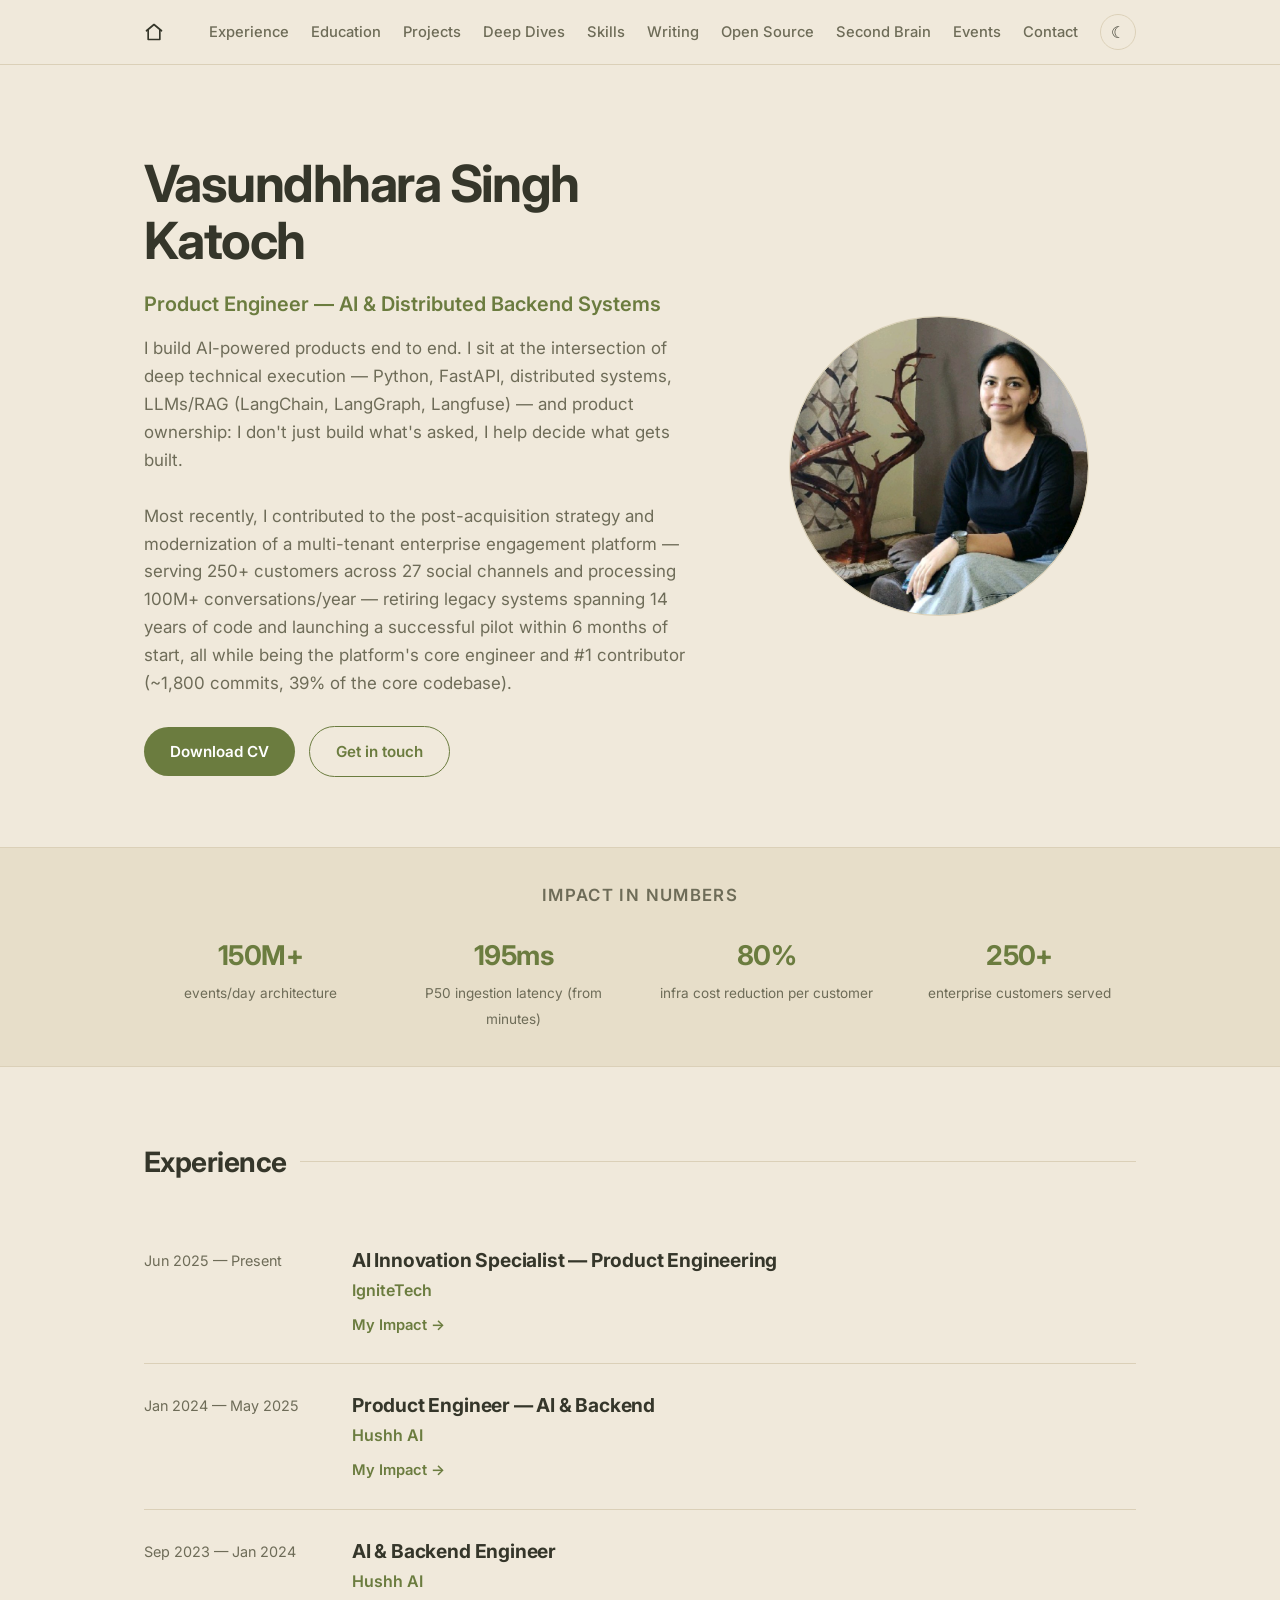
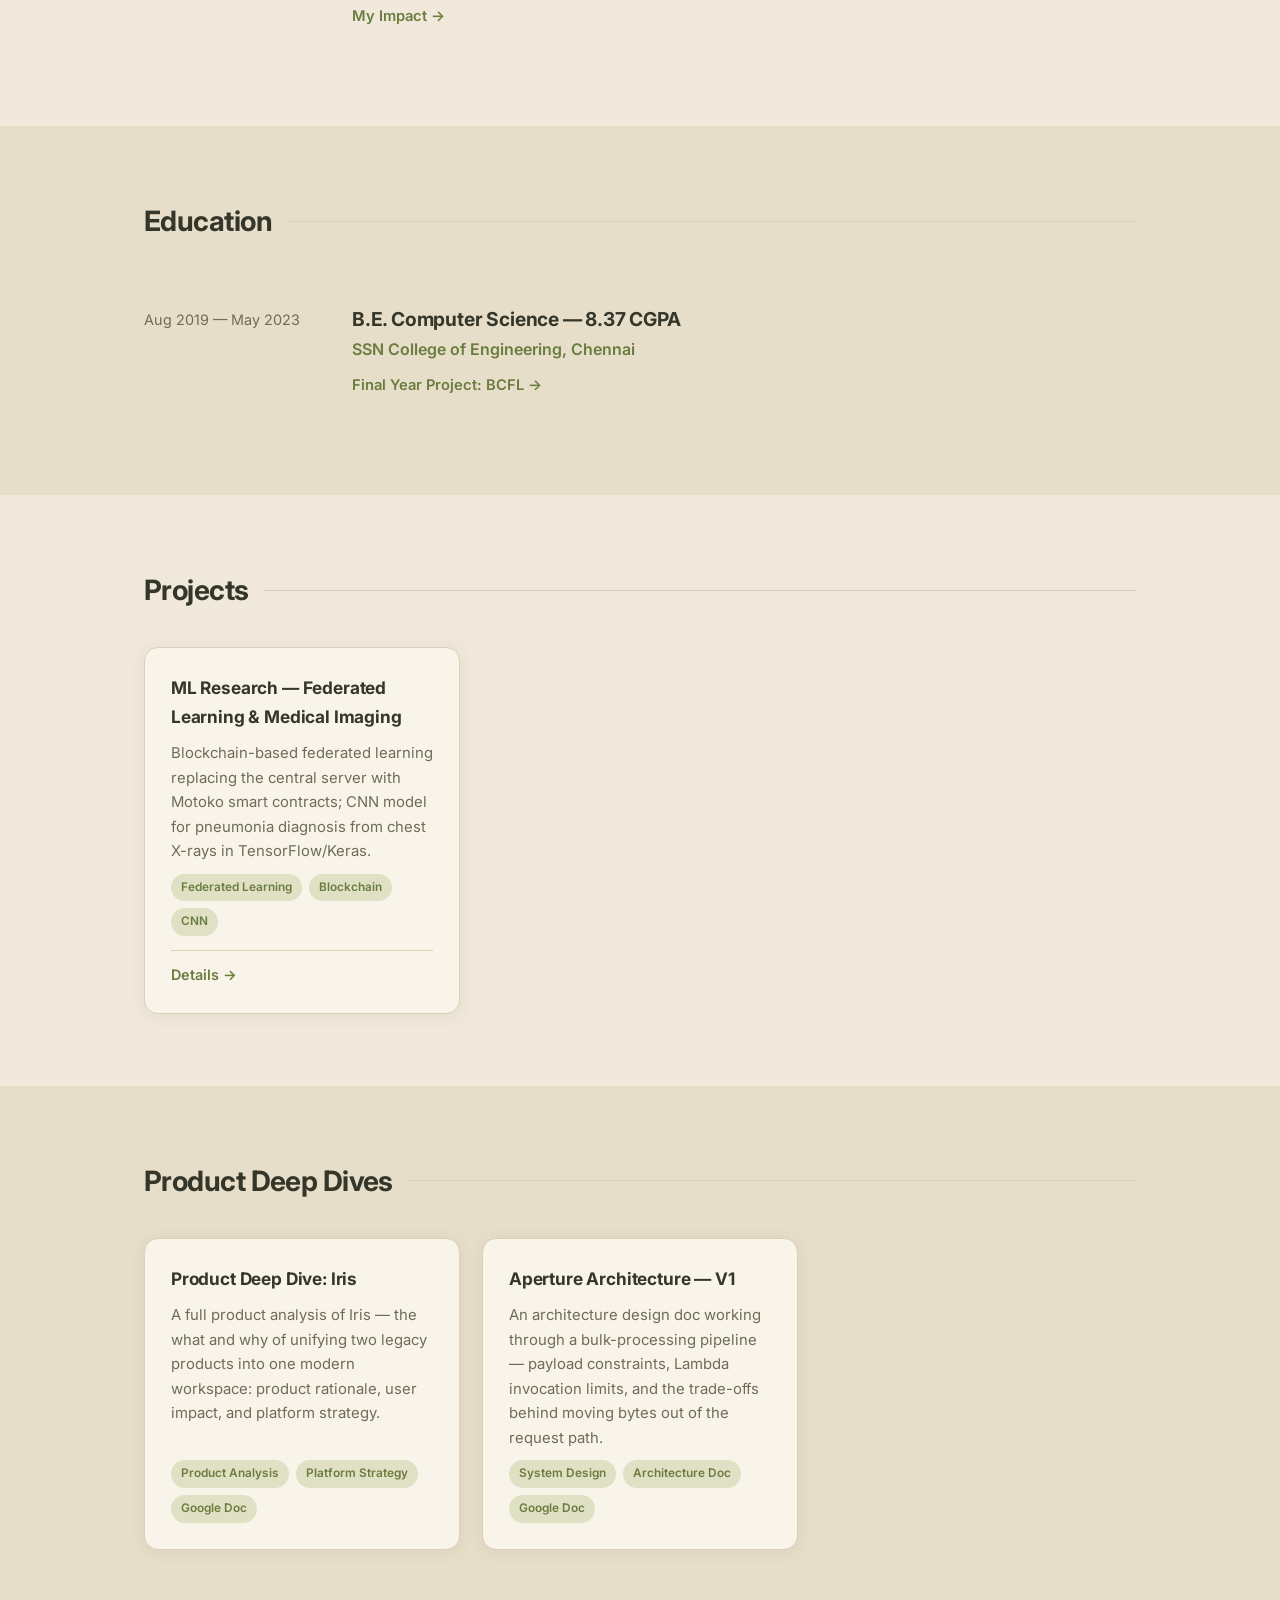
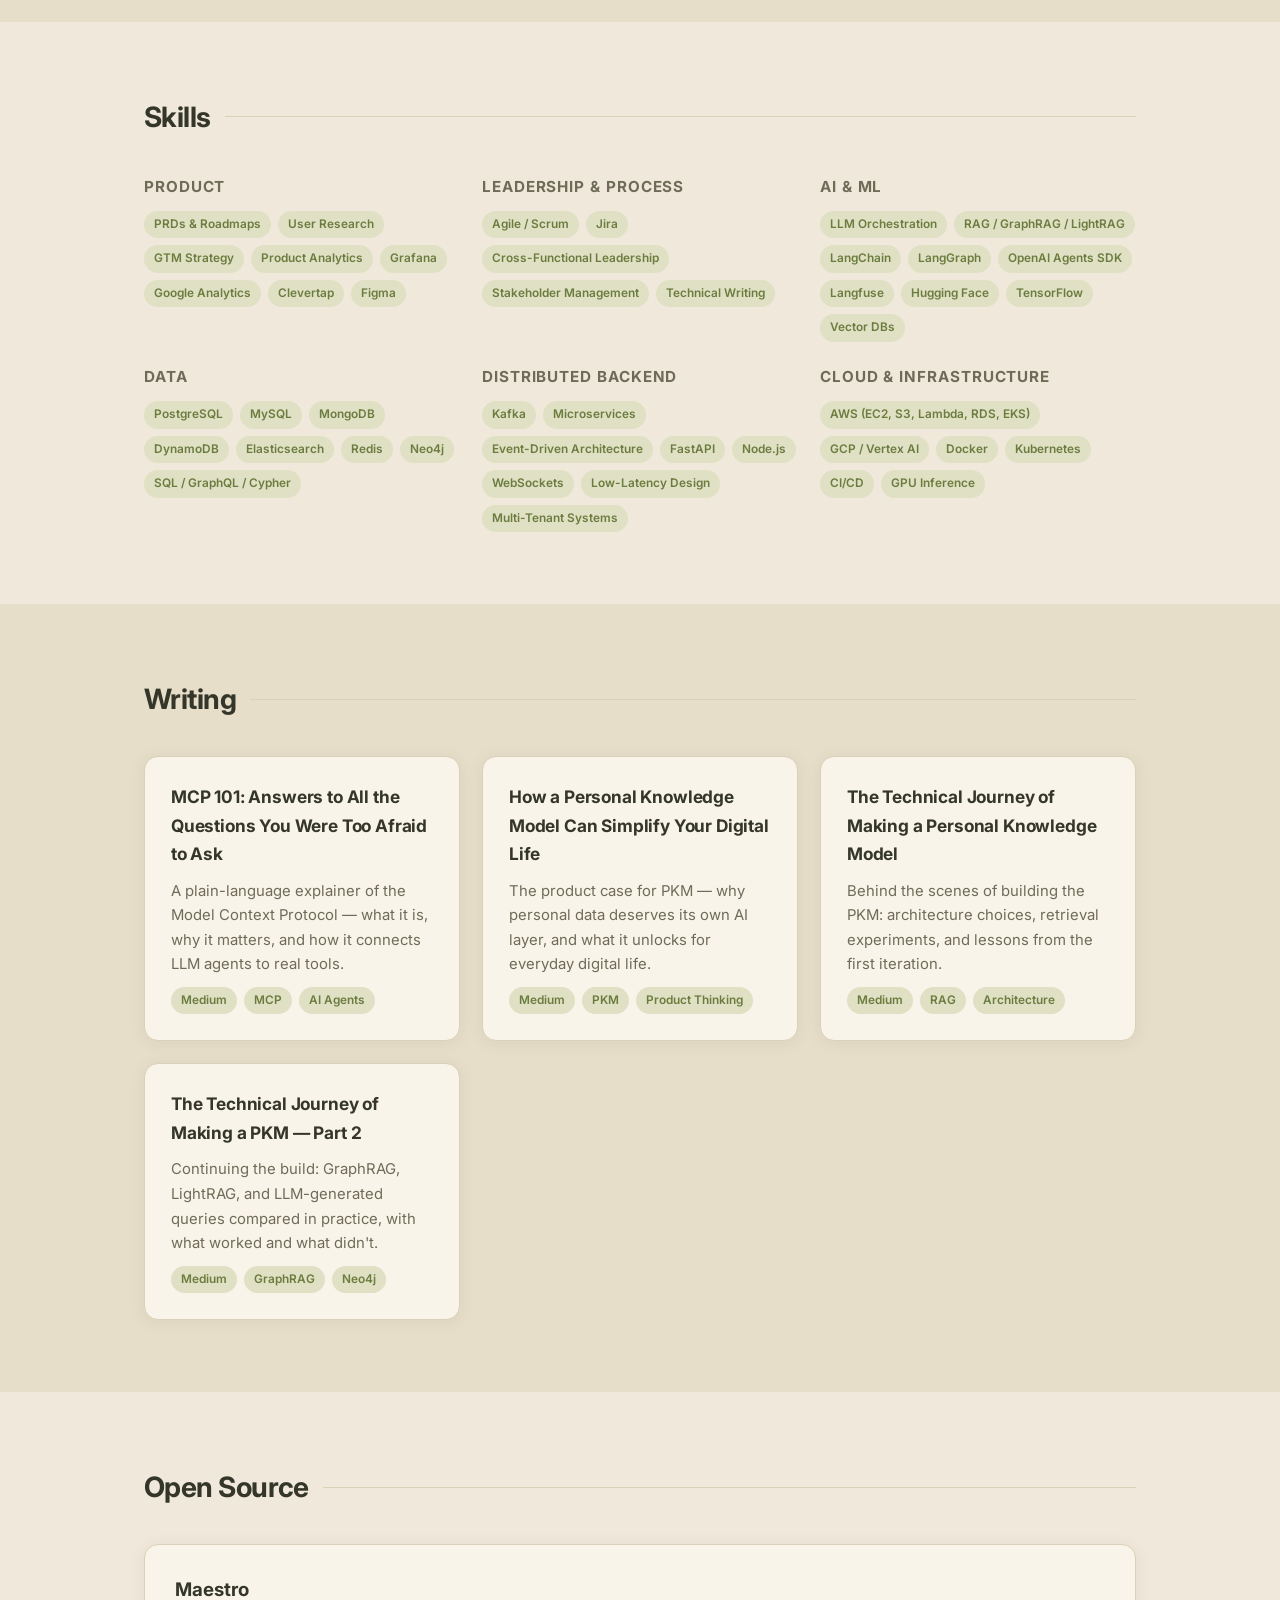
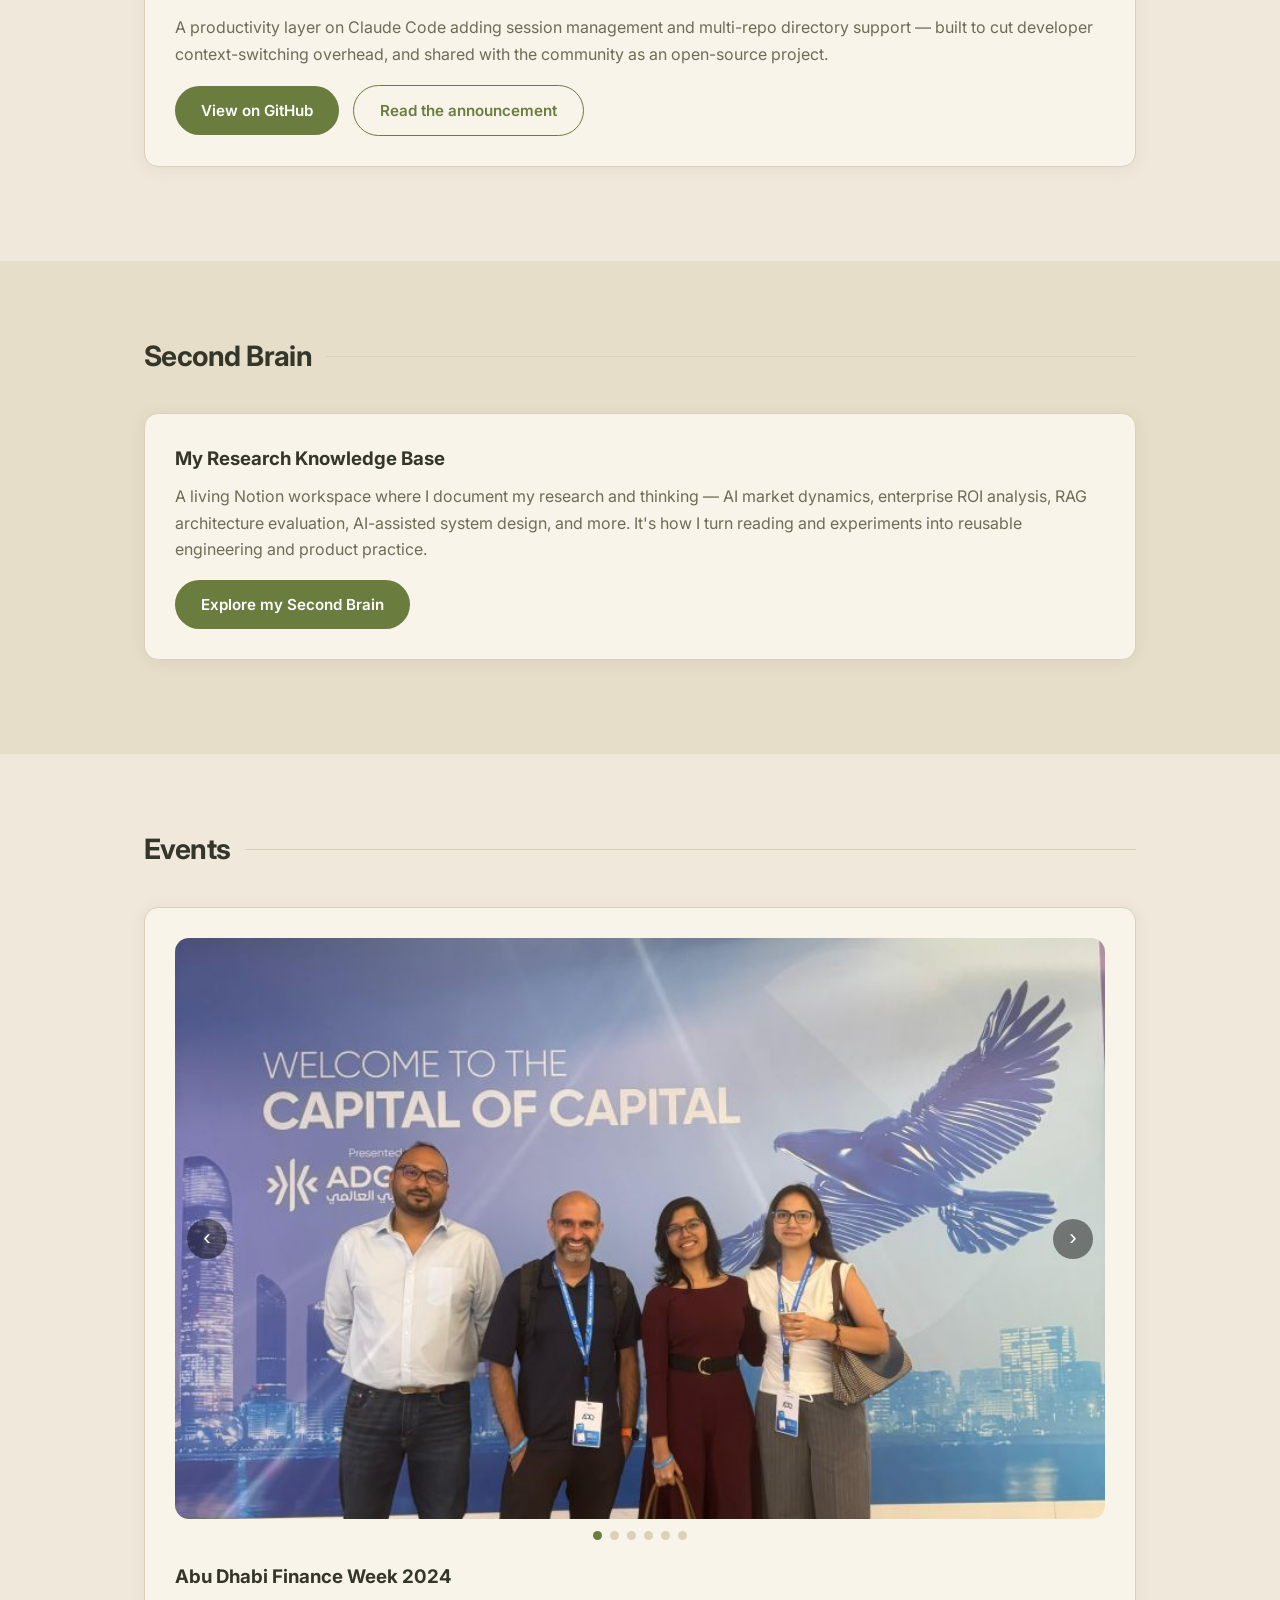
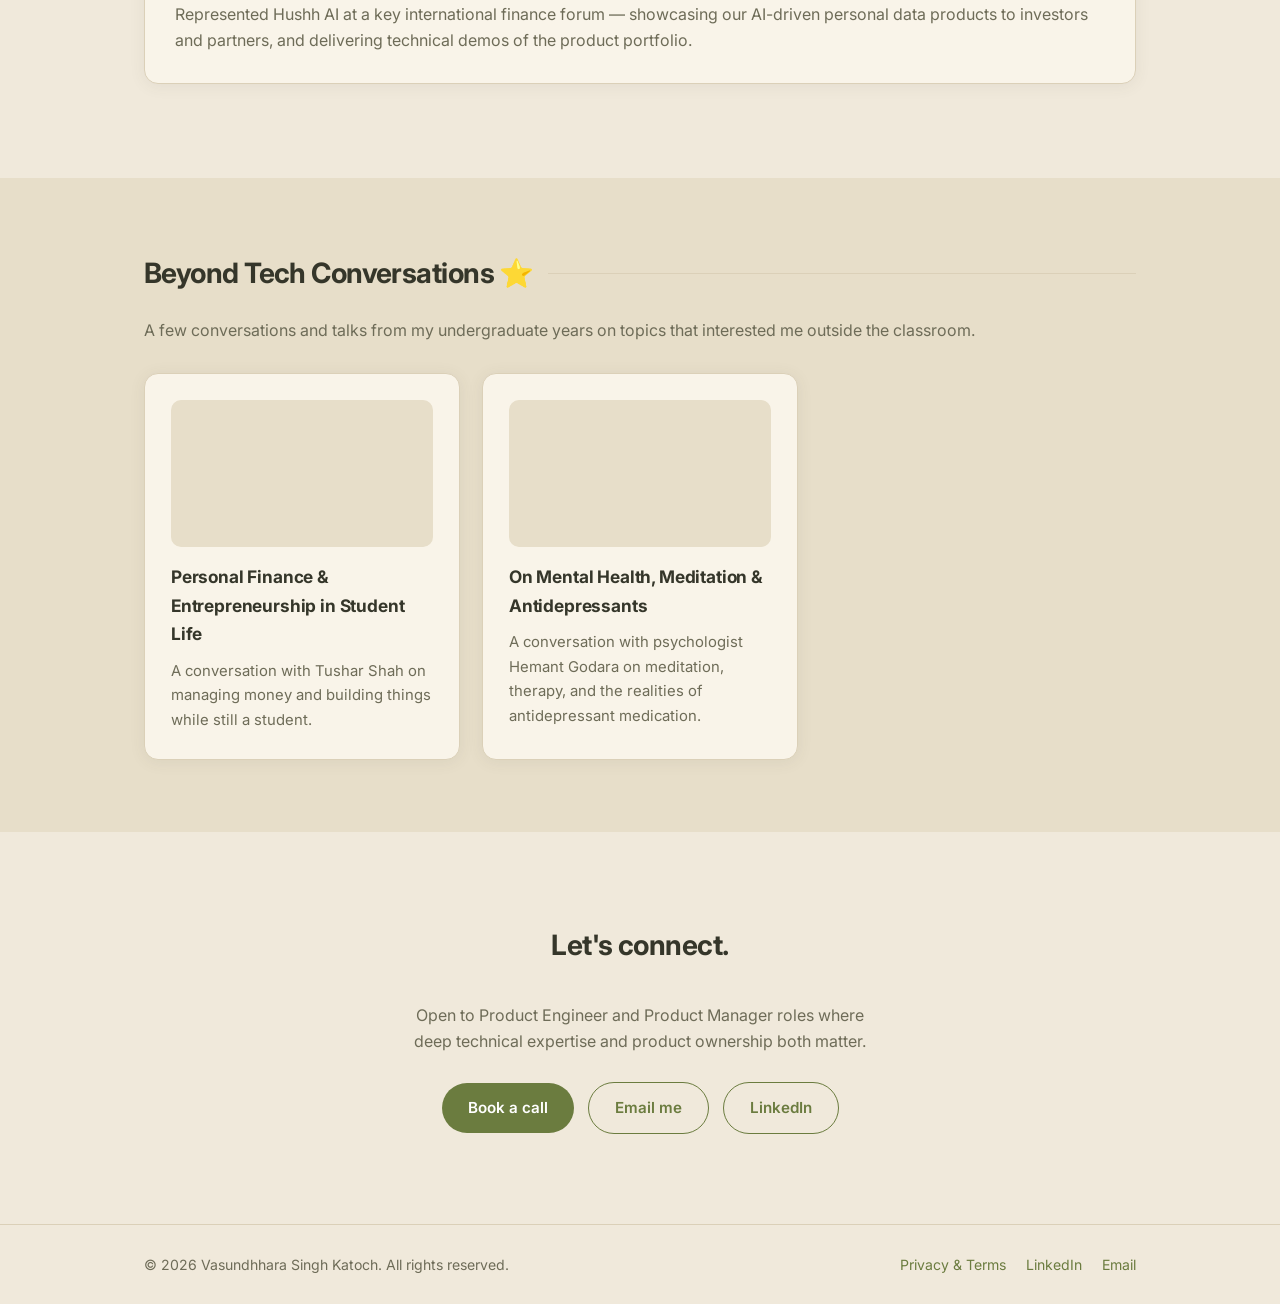
==== index.html @ aaf1dd35 "Add Education section and BCFL final year project page Split Education into its own section with a d" ====
<!DOCTYPE html>
<html lang="en">
<head>
<meta charset="UTF-8" />
<meta name="viewport" content="width=device-width, initial-scale=1" />
<title>Vasundhhara Singh Katoch — Product Engineer | AI &amp; Distributed Systems</title>
<meta name="description" content="Product Engineer with deep expertise in AI systems and distributed backend architecture. Core engineer on enterprise platforms processing 100M+ conversations/year; led end-to-end product for 4 products at Hushh AI." />
<meta name="author" content="Vasundhhara Singh Katoch" />
<meta property="og:title" content="Vasundhhara Singh Katoch — Product Engineer" />
<meta property="og:description" content="Product Engineer building AI-powered products on distributed backend systems — from architecture and APIs to roadmap, GTM, and shipped outcomes." />
<meta property="og:type" content="website" />
<link rel="preconnect" href="https://fonts.googleapis.com" />
<link href="https://fonts.googleapis.com/css2?family=Inter:wght@400;500;600;700;800&display=swap" rel="stylesheet" />
<link rel="stylesheet" href="assets/style.css" />
<script src="assets/theme.js"></script>
</head>
<body>

<nav class="nav">
  <div class="nav-inner">
    <a class="nav-logo" href="index.html" aria-label="Home"><svg width="20" height="20" viewBox="0 0 24 24" fill="none" stroke="currentColor" stroke-width="2" stroke-linecap="round" stroke-linejoin="round" aria-hidden="true"><path d="M3 10.5 12 3l9 7.5"/><path d="M5 9.5V21h14V9.5"/></svg></a>
    <button class="nav-toggle" onclick="toggleNav()" aria-label="Open menu"><span></span><span></span><span></span></button>
    <div class="nav-links">
      <a href="#experience">Experience</a>
      <a href="#education">Education</a>
      <a href="#projects">Projects</a>
      <a href="#deep-dives">Deep Dives</a>
      <a href="#skills">Skills</a>
      <a href="#writing">Writing</a>
      <a href="#open-source">Open Source</a>
      <a href="#second-brain">Second Brain</a>
      <a href="#conferences">Events</a>
      <a href="#contact">Contact</a>
      <button class="theme-btn" onclick="toggleTheme()" aria-label="Toggle theme">☾</button>
    </div>
  </div>
</nav>

<header class="hero">
  <div class="container hero-grid">
    <div>
      <h1>Vasundhhara Singh Katoch</h1>
      <p class="tagline">Product Engineer — AI &amp; Distributed Backend Systems</p>
      <p class="sub">I build AI-powered products end to end. I sit at the intersection of deep technical execution — Python, FastAPI, distributed systems, LLMs/RAG (LangChain, LangGraph, Langfuse) — and product ownership: I don't just build what's asked, I help decide what gets built.</p>
      <p class="sub">Most recently, I contributed to the post-acquisition strategy and modernization of a multi-tenant enterprise engagement platform — serving 250+ customers across 27 social channels and processing 100M+ conversations/year — retiring legacy systems spanning 14 years of code and launching a successful pilot within 6 months of start, all while being the platform's core engineer and #1 contributor (~1,800 commits, 39% of the core codebase).</p>
      <a class="btn" href="VSK_CV.pdf" download>Download CV</a>
      <a class="btn ghost" href="#contact">Get in touch</a>
    </div>
    <div class="hero-art"><img src="assets/profile.jpg" alt="Vasundhhara Singh Katoch" /></div>
  </div>
</header>

<div class="metrics">
  <div class="container">
    <h2 class="metrics-title">Impact in Numbers</h2>
  </div>
  <div class="container metrics-grid">
    <div class="metric"><b>150M+</b><span>events/day architecture</span></div>
    <div class="metric"><b>195ms</b><span>P50 ingestion latency (from minutes)</span></div>
    <div class="metric"><b>80%</b><span>infra cost reduction per customer</span></div>
    <div class="metric"><b>250+</b><span>enterprise customers served</span></div>
  </div>
</div>

<section id="experience">
  <div class="container">
    <h2>Experience</h2>

    <div class="exp-item">
      <div class="exp-date">Jun 2025 — Present</div>
      <div>
        <h3>AI Innovation Specialist — Product Engineering</h3>
        <div class="org"><a href="https://ignitetech.ai/" target="_blank" rel="noopener">IgniteTech</a></div>
        <a class="impact-link" href="experience/ignitetech.html">My Impact</a>
      </div>
    </div>

    <div class="exp-item">
      <div class="exp-date">Jan 2024 — May 2025</div>
      <div>
        <h3>Product Engineer — AI &amp; Backend</h3>
        <div class="org"><a href="https://www.hushh.ai/" target="_blank" rel="noopener">Hushh AI</a></div>
        <a class="impact-link" href="experience/hushh-product.html">My Impact</a>
      </div>
    </div>

    <div class="exp-item">
      <div class="exp-date">Sep 2023 — Jan 2024</div>
      <div>
        <h3>AI &amp; Backend Engineer</h3>
        <div class="org"><a href="https://www.hushh.ai/" target="_blank" rel="noopener">Hushh AI</a></div>
        <a class="impact-link" href="experience/hushh-engineer.html">My Impact</a>
      </div>
    </div>

  </div>
</section>

<section id="education" class="section-alt">
  <div class="container">
    <h2>Education</h2>
    <div class="exp-item">
      <div class="exp-date">Aug 2019 — May 2023</div>
      <div>
        <h3>B.E. Computer Science — 8.37 CGPA</h3>
        <div class="org"><a href="https://www.ssn.edu.in/" target="_blank" rel="noopener">SSN College of Engineering, Chennai</a></div>
        <a class="impact-link" href="education/bcfl.html">Final Year Project: BCFL</a>
      </div>
    </div>
  </div>
</section>

<section id="projects">
  <div class="container">
    <h2>Projects</h2>
    <div class="card-grid">

      <div class="card">
        <h3>ML Research — Federated Learning &amp; Medical Imaging</h3>
        <p>Blockchain-based federated learning replacing the central server with Motoko smart contracts; CNN model for pneumonia diagnosis from chest X-rays in TensorFlow/Keras.</p>
        <div class="tags"><span class="tag">Federated Learning</span><span class="tag">Blockchain</span><span class="tag">CNN</span></div>
        <div class="card-links"><a href="projects/ml-research.html">Details →</a></div>
      </div>

    </div>
  </div>
</section>

<section id="deep-dives" class="section-alt">
  <div class="container">
    <h2>Product Deep Dives</h2>
    <div class="card-grid">
      <a class="card" href="https://docs.google.com/document/d/19d410UPbCotPQ8KpzwBH2QF_FJqeE73kGZnRyM-VR3k/edit?usp=sharing" target="_blank" rel="noopener">
        <h3>Product Deep Dive: Iris</h3>
        <p>A full product analysis of Iris — the what and why of unifying two legacy products into one modern workspace: product rationale, user impact, and platform strategy.</p>
        <div class="tags"><span class="tag">Product Analysis</span><span class="tag">Platform Strategy</span><span class="tag">Google Doc</span></div>
      </a>
      <a class="card" href="https://docs.google.com/document/d/1PyBrMT-8jbcuGfkx-lRpr9vtjwFrfyXEucEpsLO-NW4/edit?tab=t.ugmuxxxdyump" target="_blank" rel="noopener">
        <h3>Aperture Architecture — V1</h3>
        <p>An architecture design doc working through a bulk-processing pipeline — payload constraints, Lambda invocation limits, and the trade-offs behind moving bytes out of the request path.</p>
        <div class="tags"><span class="tag">System Design</span><span class="tag">Architecture Doc</span><span class="tag">Google Doc</span></div>
      </a>
    </div>
  </div>
</section>

<section id="skills">
  <div class="container">
    <h2>Skills</h2>
    <div class="skills-grid">
      <div class="skill-group">
        <h3>Product</h3>
        <div class="tags"><span class="tag">PRDs &amp; Roadmaps</span><span class="tag">User Research</span><span class="tag">GTM Strategy</span><span class="tag">Product Analytics</span><span class="tag">Grafana</span><span class="tag">Google Analytics</span><span class="tag">Clevertap</span><span class="tag">Figma</span></div>
      </div>
      <div class="skill-group">
        <h3>Leadership &amp; Process</h3>
        <div class="tags"><span class="tag">Agile / Scrum</span><span class="tag">Jira</span><span class="tag">Cross-Functional Leadership</span><span class="tag">Stakeholder Management</span><span class="tag">Technical Writing</span></div>
      </div>
      <div class="skill-group">
        <h3>AI &amp; ML</h3>
        <div class="tags"><span class="tag">LLM Orchestration</span><span class="tag">RAG / GraphRAG / LightRAG</span><span class="tag">LangChain</span><span class="tag">LangGraph</span><span class="tag">OpenAI Agents SDK</span><span class="tag">Langfuse</span><span class="tag">Hugging Face</span><span class="tag">TensorFlow</span><span class="tag">Vector DBs</span></div>
      </div>
      <div class="skill-group">
        <h3>Data</h3>
        <div class="tags"><span class="tag">PostgreSQL</span><span class="tag">MySQL</span><span class="tag">MongoDB</span><span class="tag">DynamoDB</span><span class="tag">Elasticsearch</span><span class="tag">Redis</span><span class="tag">Neo4j</span><span class="tag">SQL / GraphQL / Cypher</span></div>
      </div>
      <div class="skill-group">
        <h3>Distributed Backend</h3>
        <div class="tags"><span class="tag">Kafka</span><span class="tag">Microservices</span><span class="tag">Event-Driven Architecture</span><span class="tag">FastAPI</span><span class="tag">Node.js</span><span class="tag">WebSockets</span><span class="tag">Low-Latency Design</span><span class="tag">Multi-Tenant Systems</span></div>
      </div>
      <div class="skill-group">
        <h3>Cloud &amp; Infrastructure</h3>
        <div class="tags"><span class="tag">AWS (EC2, S3, Lambda, RDS, EKS)</span><span class="tag">GCP / Vertex AI</span><span class="tag">Docker</span><span class="tag">Kubernetes</span><span class="tag">CI/CD</span><span class="tag">GPU Inference</span></div>
      </div>
    </div>
  </div>
</section>

<section id="writing" class="section-alt">
  <div class="container">
    <h2>Writing</h2>
    <div class="card-grid">
      <a class="card" href="https://medium.com/@vasundhhara-katoch/mcp-101-answers-to-all-the-questions-you-were-too-afraid-to-ask-21a3caa5ff46" target="_blank" rel="noopener">
        <h3>MCP 101: Answers to All the Questions You Were Too Afraid to Ask</h3>
        <p>A plain-language explainer of the Model Context Protocol — what it is, why it matters, and how it connects LLM agents to real tools.</p>
        <div class="tags"><span class="tag">Medium</span><span class="tag">MCP</span><span class="tag">AI Agents</span></div>
      </a>
      <a class="card" href="https://medium.com/@vasundhhara-katoch/how-a-personal-knowledge-model-pkm-can-simplify-your-digital-life-55a27c95f3d8" target="_blank" rel="noopener">
        <h3>How a Personal Knowledge Model Can Simplify Your Digital Life</h3>
        <p>The product case for PKM — why personal data deserves its own AI layer, and what it unlocks for everyday digital life.</p>
        <div class="tags"><span class="tag">Medium</span><span class="tag">PKM</span><span class="tag">Product Thinking</span></div>
      </a>
      <a class="card" href="https://medium.com/@vasundhhara-katoch/the-technical-journey-of-making-a-personal-knowledge-model-c0a17ef44a55" target="_blank" rel="noopener">
        <h3>The Technical Journey of Making a Personal Knowledge Model</h3>
        <p>Behind the scenes of building the PKM: architecture choices, retrieval experiments, and lessons from the first iteration.</p>
        <div class="tags"><span class="tag">Medium</span><span class="tag">RAG</span><span class="tag">Architecture</span></div>
      </a>
      <a class="card" href="https://medium.com/@vasundhhara-katoch/the-technical-journey-of-making-a-personal-knowledge-model-part-2-d8b21ac28454" target="_blank" rel="noopener">
        <h3>The Technical Journey of Making a PKM — Part 2</h3>
        <p>Continuing the build: GraphRAG, LightRAG, and LLM-generated queries compared in practice, with what worked and what didn't.</p>
        <div class="tags"><span class="tag">Medium</span><span class="tag">GraphRAG</span><span class="tag">Neo4j</span></div>
      </a>
    </div>
  </div>
</section>

<section id="open-source">
  <div class="container">
    <h2>Open Source</h2>
    <div class="conf-card">
      <h3>Maestro</h3>
      <p style="margin-bottom: 18px;">A productivity layer on Claude Code adding session management and multi-repo directory support — built to cut developer context-switching overhead, and shared with the community as an open-source project.</p>
      <a class="btn" href="http://github.com/its-maestro-baby/maestro/" target="_blank" rel="noopener">View on GitHub</a>
      <a class="btn ghost" href="https://www.linkedin.com/posts/vasundhhara-katoch_claudecode-cursor-opensource-activity-7486059836946685952-kK3A?utm_source=share&utm_medium=member_desktop&rcm=ACoAACgWQ7YBfEM2SVTYWHFhkUo9qKfVu4Ybluo" target="_blank" rel="noopener">Read the announcement</a>
    </div>
  </div>
</section>

<section id="second-brain" class="section-alt">
  <div class="container">
    <h2>Second Brain</h2>
    <div class="conf-card">
      <h3>My Research Knowledge Base</h3>
      <p style="margin-bottom: 18px;">A living Notion workspace where I document my research and thinking — AI market dynamics, enterprise ROI analysis, RAG architecture evaluation, AI-assisted system design, and more. It's how I turn reading and experiments into reusable engineering and product practice.</p>
      <a class="btn" href="https://app.notion.com/p/Second-Brain-3a98e9fc78e98041b795ec202689d3e8" target="_blank" rel="noopener">Explore my Second Brain</a>
    </div>
  </div>
</section>

<section id="conferences">
  <div class="container">
    <h2>Events</h2>
    <div class="conf-card">
      <div class="carousel" id="adfw-carousel">
        <div class="carousel-track">
          <img src="assets/adfw/adfw-1.jpeg" alt="ADFW 2024 photo 1" class="active" />
          <img src="assets/adfw/adfw-2.jpeg" alt="ADFW 2024 photo 2" />
          <img src="assets/adfw/adfw-3.jpeg" alt="ADFW 2024 photo 3" />
          <img src="assets/adfw/adfw-4.jpeg" alt="ADFW 2024 photo 4" />
          <img src="assets/adfw/adfw-5.jpeg" alt="ADFW 2024 photo 5" />
          <img src="assets/adfw/adfw-6.jpeg" alt="ADFW 2024 photo 6" />
        </div>
        <button class="carousel-btn prev" onclick="slide('adfw-carousel',-1)" aria-label="Previous photo">‹</button>
        <button class="carousel-btn next" onclick="slide('adfw-carousel',1)" aria-label="Next photo">›</button>
        <div class="carousel-dots"></div>
      </div>
      <h3>Abu Dhabi Finance Week 2024</h3>
      <p>Represented Hushh AI at a key international finance forum — showcasing our AI-driven personal data products to investors and partners, and delivering technical demos of the product portfolio.</p>
    </div>
    <script>
    function slide(id, dir) {
      var c = document.getElementById(id);
      var imgs = c.querySelectorAll('.carousel-track img');
      var cur = 0;
      imgs.forEach(function (im, i) { if (im.classList.contains('active')) cur = i; });
      imgs[cur].classList.remove('active');
      var next = (cur + dir + imgs.length) % imgs.length;
      imgs[next].classList.add('active');
      updateDots(c, next);
    }
    function updateDots(c, active) {
      c.querySelectorAll('.carousel-dots span').forEach(function (d, i) {
        d.classList.toggle('on', i === active);
      });
    }
    document.querySelectorAll('.carousel').forEach(function (c) {
      var imgs = c.querySelectorAll('.carousel-track img');
      var dots = c.querySelector('.carousel-dots');
      imgs.forEach(function (_, i) {
        var d = document.createElement('span');
        if (i === 0) d.classList.add('on');
        d.addEventListener('click', function () {
          imgs.forEach(function (im) { im.classList.remove('active'); });
          imgs[i].classList.add('active');
          updateDots(c, i);
        });
        dots.appendChild(d);
      });
    });
    </script>
  </div>
</section>

<section id="beyond-tech" class="section-alt">
  <div class="container">
    <h2>Beyond Tech Conversations ⭐</h2>
    <p style="color: var(--text-muted); margin: -14px 0 30px;">A few conversations and talks from my undergraduate years on topics that interested me outside the classroom.</p>
    <div class="card-grid">
      <div class="card">
        <div class="video-wrap"><iframe src="https://www.youtube.com/embed/Ebzx7cQ5Y20" title="Personal finance and entrepreneurship in student life ft. Tushar Shah" frameborder="0" allow="accelerometer; clipboard-write; encrypted-media; gyroscope; picture-in-picture; web-share" referrerpolicy="strict-origin-when-cross-origin" allowfullscreen></iframe></div>
        <h3>Personal Finance &amp; Entrepreneurship in Student Life</h3>
        <p>A conversation with Tushar Shah on managing money and building things while still a student.</p>
      </div>
      <div class="card">
        <div class="video-wrap"><iframe src="https://www.youtube.com/embed/UtYSKVCtwJ0" title="Mental health podcast with psychologist Hemant Godara" frameborder="0" allow="accelerometer; clipboard-write; encrypted-media; gyroscope; picture-in-picture; web-share" referrerpolicy="strict-origin-when-cross-origin" allowfullscreen></iframe></div>
        <h3>On Mental Health, Meditation &amp; Antidepressants</h3>
        <p>A conversation with psychologist Hemant Godara on meditation, therapy, and the realities of antidepressant medication.</p>
      </div>
    </div>
  </div>
</section>

<section id="contact" class="contact">
  <div class="container">
    <h2>Let's connect.</h2>
    <p>Open to Product Engineer and Product Manager roles where deep technical expertise and product ownership both matter.</p>
    <a class="btn" href="https://cal.com/vasundhhara-singh-iedvox/30min" target="_blank" rel="noopener">Book a call</a>
    <a class="btn ghost" href="mailto:vasundhhara.katoch@gmail.com">Email me</a>
    <a class="btn ghost" href="https://www.linkedin.com/in/vasundhhara-katoch-a72299169/" target="_blank" rel="noopener">LinkedIn</a>
  </div>
</section>

<footer>
  <div class="footer-inner">
    <span>© 2026 Vasundhhara Singh Katoch. All rights reserved.</span>
    <span>
      <a href="privacy.html">Privacy &amp; Terms</a>
      <a href="https://www.linkedin.com/in/vasundhhara-katoch-a72299169/" target="_blank" rel="noopener">LinkedIn</a>
      <a href="mailto:vasundhhara.katoch@gmail.com">Email</a>
    </span>
  </div>
</footer>

</body>
</html>
---- assets/style.css ----
/* ============ Vasundhhara Singh Katoch — Portfolio ============ */
:root {
  --bg: #f0e9db;           /* beige */
  --bg-alt: #e7dec9;       /* deeper beige */
  --surface: #f9f4e9;
  --text: #35362a;
  --text-muted: #6e6c58;
  --accent: #6b7c3f;       /* olive green */
  --accent-soft: #e0e0c4;
  --border: #dbd0b8;
  --shadow: 0 2px 16px rgba(80, 75, 60, 0.08);
  --radius: 14px;
  --max-w: 1040px;
}
[data-theme="dark"] {
  --bg: #1e1d16;
  --bg-alt: #26241a;
  --surface: #2b291e;
  --text: #efecdd;
  --text-muted: #b1ad95;
  --accent: #b5c078;       /* light olive */
  --accent-soft: #3a3a24;
  --border: #3d3a2a;
  --shadow: 0 2px 16px rgba(0, 0, 0, 0.4);
}

* { box-sizing: border-box; margin: 0; padding: 0; }
html { scroll-behavior: smooth; }
body {
  font-family: "Inter", -apple-system, BlinkMacSystemFont, "Segoe UI", Roboto, sans-serif;
  background: var(--bg);
  color: var(--text);
  line-height: 1.65;
  transition: background 0.3s, color 0.3s;
  -webkit-font-smoothing: antialiased;
}
a { color: var(--accent); text-decoration: none; }
a:hover { text-decoration: underline; }
img { max-width: 100%; display: block; }

.container { max-width: var(--max-w); margin: 0 auto; padding: 0 24px; }

/* ---- Nav ---- */
.nav {
  position: sticky; top: 0; z-index: 50;
  background: color-mix(in srgb, var(--bg) 85%, transparent);
  backdrop-filter: blur(10px);
  border-bottom: 1px solid var(--border);
}
.nav-inner {
  max-width: var(--max-w); margin: 0 auto; padding: 14px 24px;
  display: flex; align-items: center; justify-content: space-between; gap: 16px;
}
.nav-logo { font-weight: 700; font-size: 1.05rem; color: var(--text); letter-spacing: -0.02em; }
.nav-logo:hover { text-decoration: none; color: var(--accent); }
.nav-links { display: flex; gap: 22px; align-items: center; flex-wrap: wrap; }
.nav-links a { color: var(--text-muted); font-size: 0.92rem; font-weight: 500; }
.nav-links a:hover { color: var(--accent); text-decoration: none; }
.theme-btn {
  background: none; border: 1px solid var(--border); border-radius: 50%;
  width: 36px; height: 36px; cursor: pointer; color: var(--text);
  display: inline-flex; align-items: center; justify-content: center; font-size: 1rem;
}
.theme-btn:hover { border-color: var(--accent); }

/* ---- Hero ---- */
.hero { padding: 90px 0 70px; }
.hero-grid { display: grid; grid-template-columns: 1.4fr 1fr; gap: 48px; align-items: center; }
.hero h1 { font-size: clamp(2.1rem, 5vw, 3.2rem); letter-spacing: -0.03em; line-height: 1.12; margin-bottom: 18px; }
.hero .tagline { font-size: 1.25rem; font-weight: 600; color: var(--accent); margin-bottom: 14px; }
.hero p.sub { color: var(--text-muted); font-size: 1.06rem; max-width: 560px; margin-bottom: 28px; }
.hero-art {
  aspect-ratio: 1; border-radius: 50%;
  background: radial-gradient(circle at 35% 30%, var(--accent-soft), var(--bg-alt));
  border: 1px solid var(--border);
  display: flex; align-items: center; justify-content: center;
  font-size: 4rem; color: var(--accent); font-weight: 700;
  max-width: 300px; margin: 0 auto;
}
.btn {
  display: inline-block; padding: 12px 26px; border-radius: 999px;
  background: var(--accent); color: #fff; font-weight: 600; font-size: 0.95rem;
  border: none; cursor: pointer; transition: opacity 0.2s;
}
.btn:hover { opacity: 0.88; text-decoration: none; color: #fff; }
.btn.ghost { background: transparent; color: var(--accent); border: 1.5px solid var(--accent); margin-left: 10px; }

/* ---- Metrics strip ---- */
.metrics { background: var(--bg-alt); border-block: 1px solid var(--border); padding: 34px 0; }
.metrics-grid { display: grid; grid-template-columns: repeat(auto-fit, minmax(150px, 1fr)); gap: 20px; text-align: center; }
.metric b { display: block; font-size: 1.7rem; color: var(--accent); letter-spacing: -0.02em; }
.metric span { font-size: 0.85rem; color: var(--text-muted); }

/* ---- Sections ---- */
section { padding: 72px 0; }
section h2 {
  font-size: 1.75rem; letter-spacing: -0.02em; margin-bottom: 34px;
  display: flex; align-items: center; gap: 14px;
}
section h2::after { content: ""; flex: 1; height: 1px; background: var(--border); }
.section-alt { background: var(--bg-alt); }

/* ---- Experience timeline ---- */
.exp-item {
  display: grid; grid-template-columns: 180px 1fr; gap: 28px;
  padding: 26px 0; border-bottom: 1px solid var(--border);
}
.exp-item:last-child { border-bottom: none; }
.exp-date { color: var(--text-muted); font-size: 0.9rem; padding-top: 4px; }
.exp-item h3 { font-size: 1.2rem; letter-spacing: -0.01em; }
.exp-item .org { color: var(--accent); font-weight: 600; margin-bottom: 8px; }
.exp-item p { color: var(--text-muted); font-size: 0.97rem; margin-bottom: 10px; }
.impact-link { font-weight: 600; font-size: 0.92rem; }
.impact-link::after { content: " →"; }

/* ---- Cards ---- */
.card-grid { display: grid; grid-template-columns: repeat(auto-fill, minmax(300px, 1fr)); gap: 22px; }
.card {
  background: var(--surface); border: 1px solid var(--border); border-radius: var(--radius);
  padding: 26px; box-shadow: var(--shadow); display: flex; flex-direction: column; gap: 10px;
  transition: transform 0.2s, border-color 0.2s; color: var(--text);
}
a.card:hover { transform: translateY(-3px); border-color: var(--accent); text-decoration: none; }
.card h3 { font-size: 1.08rem; letter-spacing: -0.01em; }
.card p { color: var(--text-muted); font-size: 0.93rem; flex: 1; }
.tags { display: flex; flex-wrap: wrap; gap: 7px; }
.tag {
  font-size: 0.74rem; font-weight: 600; padding: 4px 10px; border-radius: 999px;
  background: var(--accent-soft); color: var(--accent);
}

/* ---- Skills ---- */
.skills-grid { display: grid; grid-template-columns: repeat(auto-fill, minmax(280px, 1fr)); gap: 22px; }
.skill-group h3 { font-size: 0.95rem; text-transform: uppercase; letter-spacing: 0.06em; color: var(--text-muted); margin-bottom: 12px; }

/* ---- Conference ---- */
.conf-card {
  background: var(--surface); border: 1px solid var(--border); border-radius: var(--radius);
  padding: 30px; box-shadow: var(--shadow); margin-bottom: 22px;
}
.conf-card h3 { margin-bottom: 8px; }
.conf-card p { color: var(--text-muted); }

/* ---- Detail pages ---- */
.detail-header { padding: 70px 0 40px; border-bottom: 1px solid var(--border); }
.detail-header .crumb { font-size: 0.88rem; color: var(--text-muted); margin-bottom: 16px; display: block; }
.detail-header h1 { font-size: clamp(1.8rem, 4vw, 2.5rem); letter-spacing: -0.02em; margin-bottom: 10px; }
.detail-header .meta { color: var(--accent); font-weight: 600; }
.detail-body { padding: 48px 0 80px; max-width: 780px; }
.detail-body h2 { font-size: 1.35rem; margin: 38px 0 16px; }
.detail-body h2::after { display: none; }
.detail-body p, .detail-body li { color: var(--text-muted); font-size: 1rem; }
.detail-body ul { padding-left: 22px; display: grid; gap: 10px; margin: 14px 0; }
.detail-body li strong, .detail-body p strong { color: var(--text); }
.highlight-box {
  background: var(--accent-soft); border-left: 4px solid var(--accent);
  border-radius: 0 var(--radius) var(--radius) 0; padding: 18px 22px; margin: 24px 0;
}
.highlight-box p { color: var(--text); font-size: 0.98rem; }

/* ---- Contact / footer ---- */
.contact { text-align: center; padding: 90px 0; }
.contact h2 { justify-content: center; }
.contact h2::after { display: none; }
.contact p { color: var(--text-muted); max-width: 480px; margin: 0 auto 28px; }
footer { border-top: 1px solid var(--border); padding: 28px 0; }
.footer-inner {
  max-width: var(--max-w); margin: 0 auto; padding: 0 24px;
  display: flex; justify-content: space-between; align-items: center; flex-wrap: wrap; gap: 12px;
  color: var(--text-muted); font-size: 0.88rem;
}
.footer-inner a { margin-left: 16px; }

@media (max-width: 720px) {
  .hero-grid { grid-template-columns: 1fr; }
  .hero-art { max-width: 180px; }
  .exp-item { grid-template-columns: 1fr; gap: 6px; }
  .nav-links { gap: 14px; }
  .nav-links a.hide-m { display: none; }
}

/* ---- Hero photo ---- */
.hero-art { overflow: hidden; padding: 0; font-size: 0; }
.hero-art img { width: 100%; height: 100%; object-fit: cover; border-radius: 50%; }

/* ---- Carousel ---- */
.carousel { position: relative; margin-bottom: 22px; }
.carousel-track { aspect-ratio: 16/10; border-radius: var(--radius); overflow: hidden; background: var(--bg-alt); }
.carousel-track img { display: none; width: 100%; height: 100%; object-fit: cover; }
.carousel-track img.active { display: block; }
.carousel-btn {
  position: absolute; top: 50%; transform: translateY(-50%);
  width: 40px; height: 40px; border-radius: 50%; border: none; cursor: pointer;
  background: rgba(0, 0, 0, 0.45); color: #fff; font-size: 1.4rem; line-height: 1;
  display: flex; align-items: center; justify-content: center;
}
.carousel-btn:hover { background: rgba(0, 0, 0, 0.65); }
.carousel-btn.prev { left: 12px; }
.carousel-btn.next { right: 12px; }
.carousel-dots { display: flex; gap: 8px; justify-content: center; margin-top: 12px; }
.carousel-dots span {
  width: 9px; height: 9px; border-radius: 50%; background: var(--border); cursor: pointer;
}
.carousel-dots span.on { background: var(--accent); }

/* ---- Card link rows ---- */
.card-links { display: flex; flex-wrap: wrap; gap: 6px 16px; font-size: 0.9rem; font-weight: 600; margin-top: 4px; padding-top: 12px; border-top: 1px solid var(--border); }

/* ---- Metrics heading ---- */
.metrics-title { font-size: 1.05rem; text-transform: uppercase; letter-spacing: 0.08em; color: var(--text-muted); text-align: center; margin-bottom: 24px; font-weight: 600; }

/* ---- Mobile nav ---- */
.nav-toggle { display: none; background: none; border: none; cursor: pointer; padding: 8px; flex-direction: column; gap: 5px; }
.nav-toggle span { display: block; width: 22px; height: 2px; background: var(--text); border-radius: 2px; transition: transform 0.2s, opacity 0.2s; }
@media (max-width: 720px) {
  .nav-toggle { display: flex; }
  .nav-links { display: none; position: absolute; top: 100%; left: 0; right: 0; flex-direction: column; align-items: flex-start; gap: 0; background: var(--bg); border-bottom: 1px solid var(--border); padding: 8px 24px 16px; }
  .nav-links.open { display: flex; }
  .nav-links a { padding: 10px 0; font-size: 1rem; width: 100%; }
  .nav-links .theme-btn { margin-top: 8px; }
  .nav-inner { position: relative; }
}

.nav-logo { display: inline-flex; align-items: center; }
.nav-logo svg { display: block; }

/* ---- Video embeds ---- */
.video-wrap { aspect-ratio: 16/9; border-radius: 10px; overflow: hidden; background: var(--bg-alt); margin-bottom: 6px; }
.video-wrap iframe { width: 100%; height: 100%; display: block; border: 0; }

/* ---- PDF poster embed ---- */
.poster-wrap { border: 1px solid var(--border); border-radius: var(--radius); overflow: hidden; margin: 16px 0; background: var(--bg-alt); }
.poster-wrap embed { width: 100%; height: 720px; display: block; }

/* ---- Poster image ---- */
.poster-img { width: 100%; border-radius: var(--radius); border: 1px solid var(--border); margin: 16px 0; display: block; }
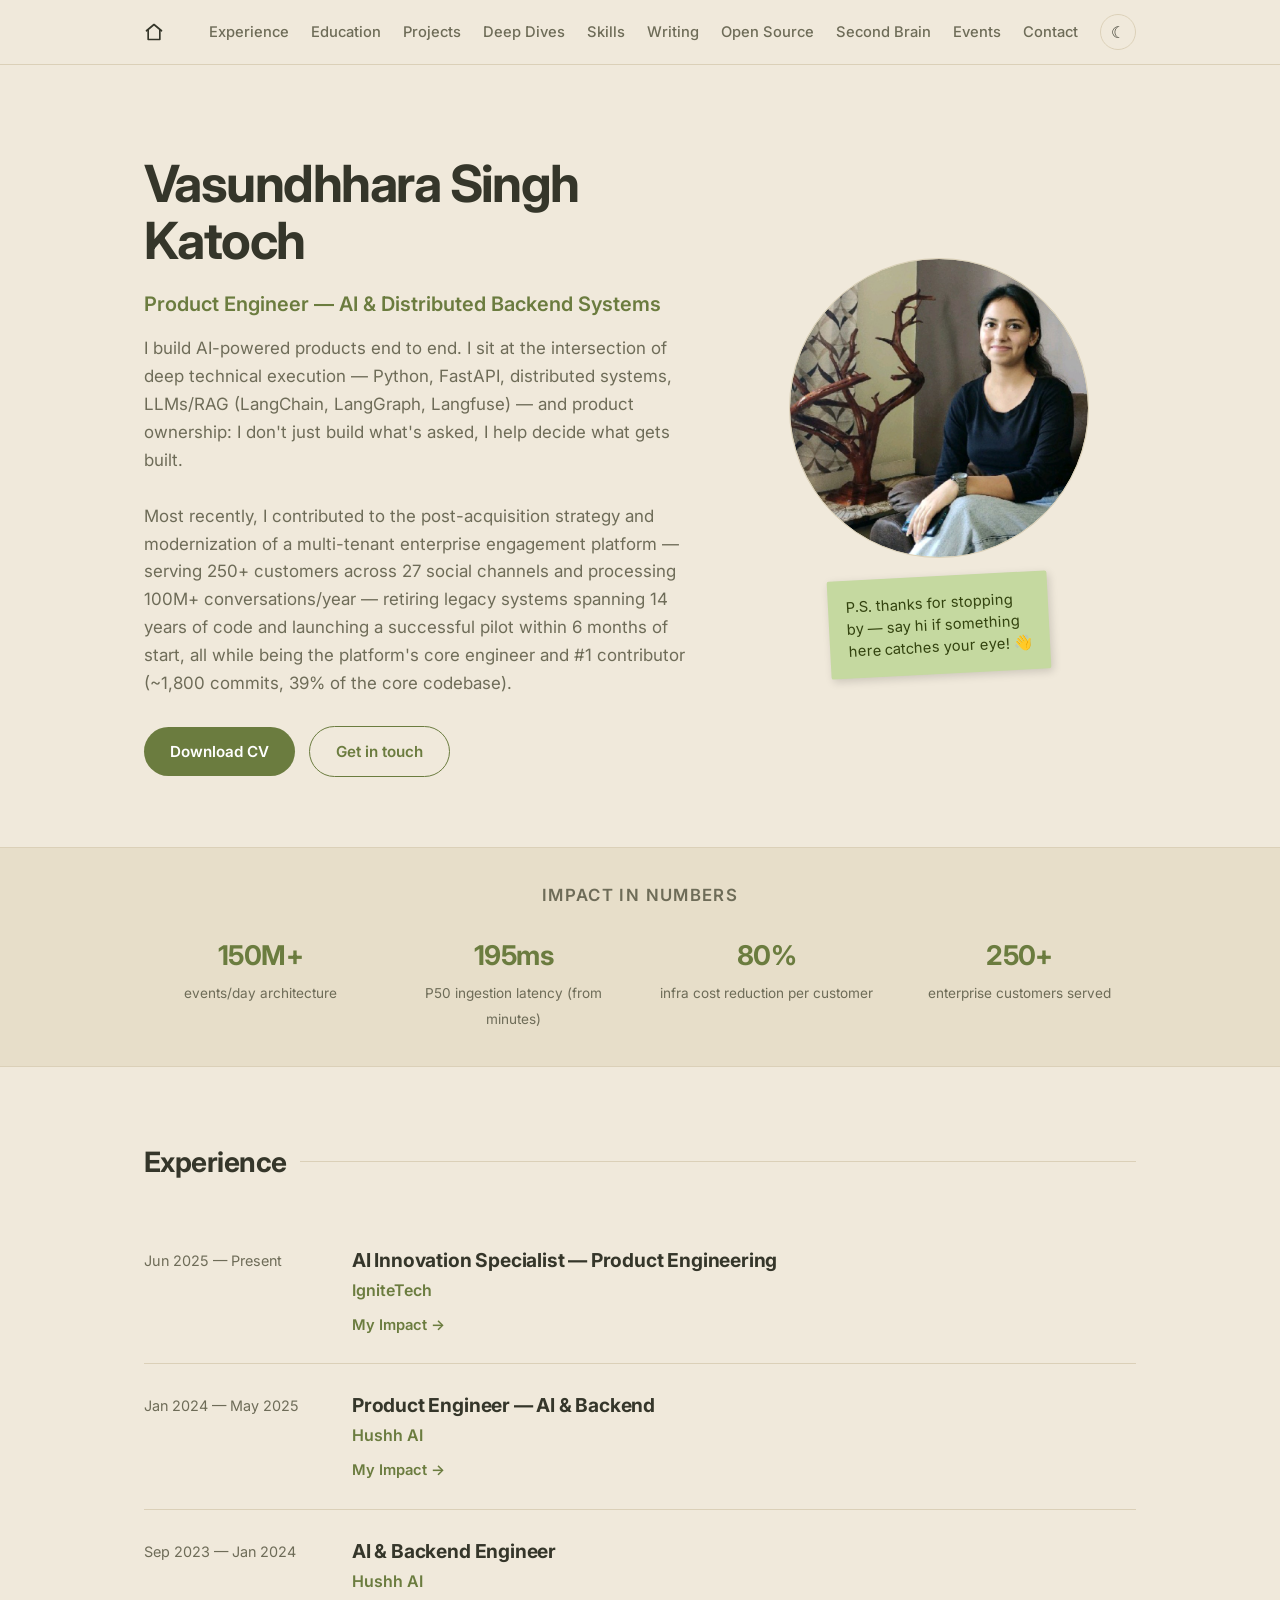
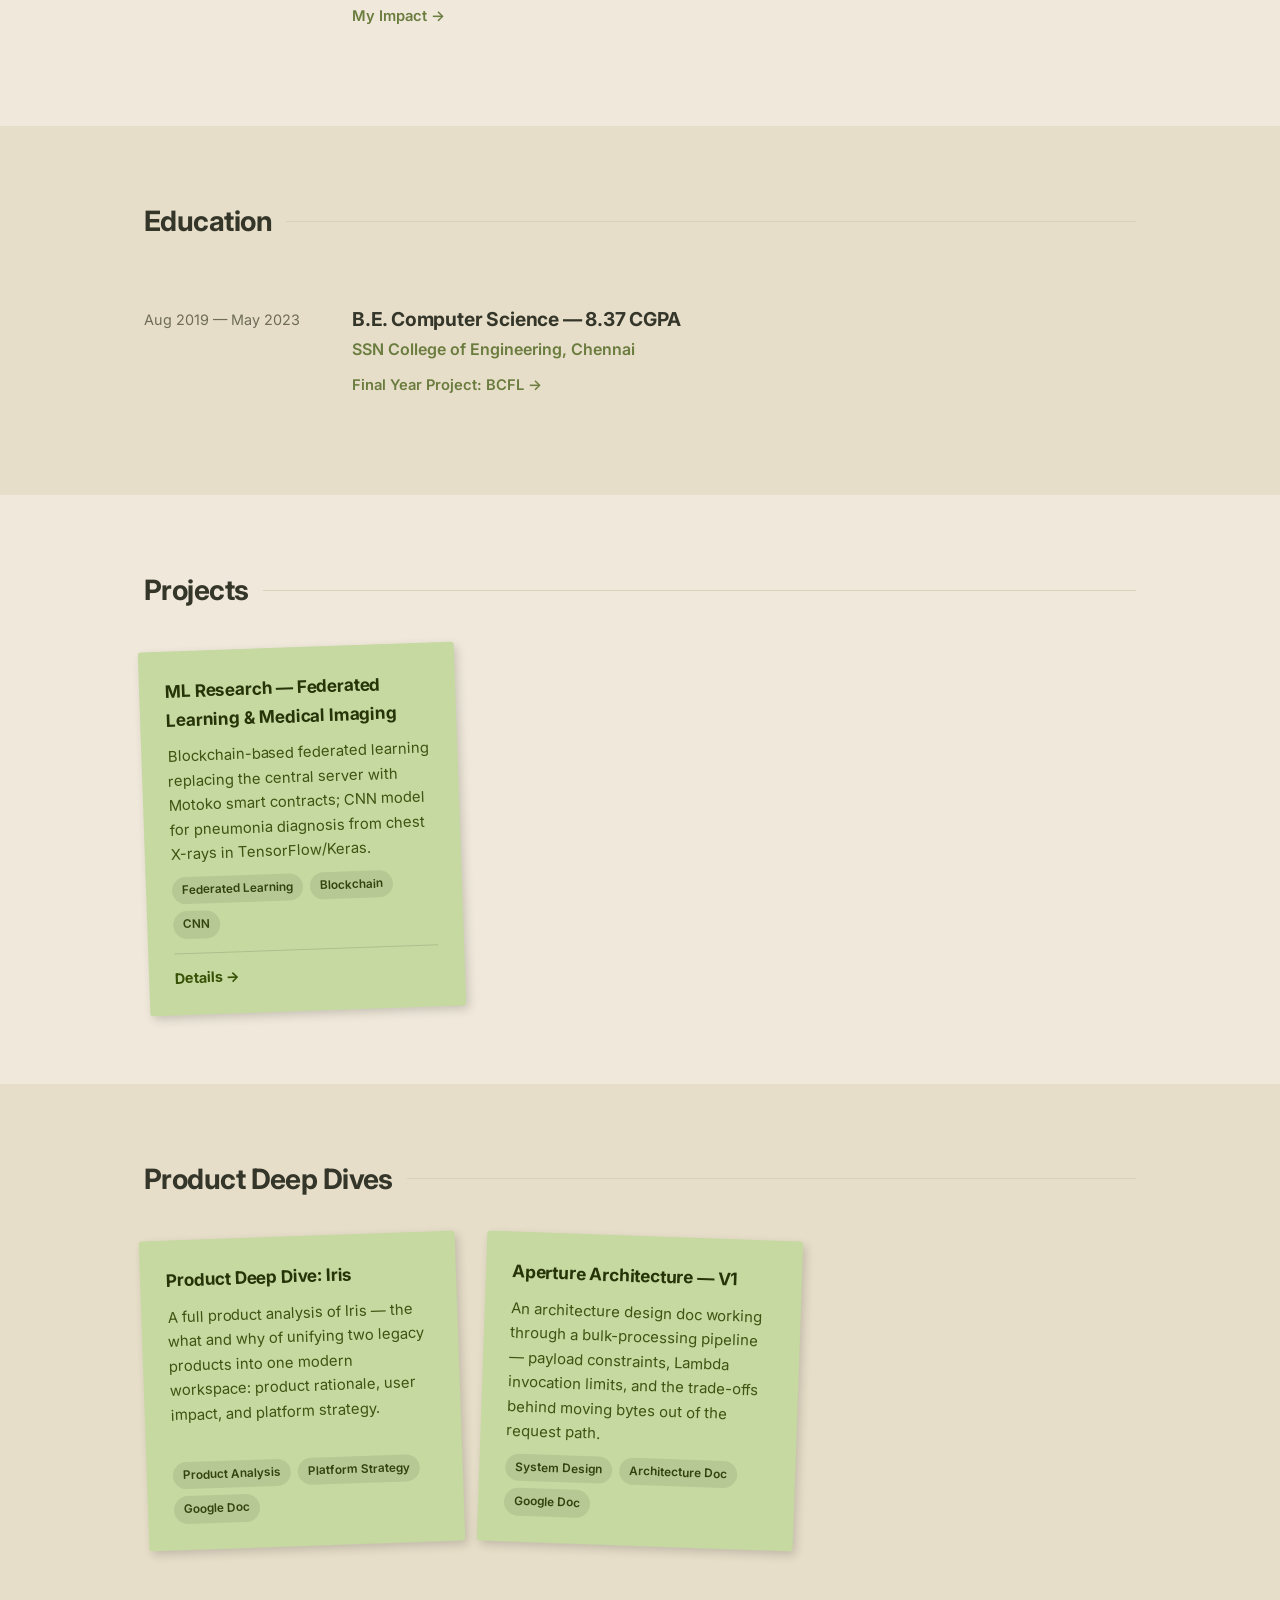
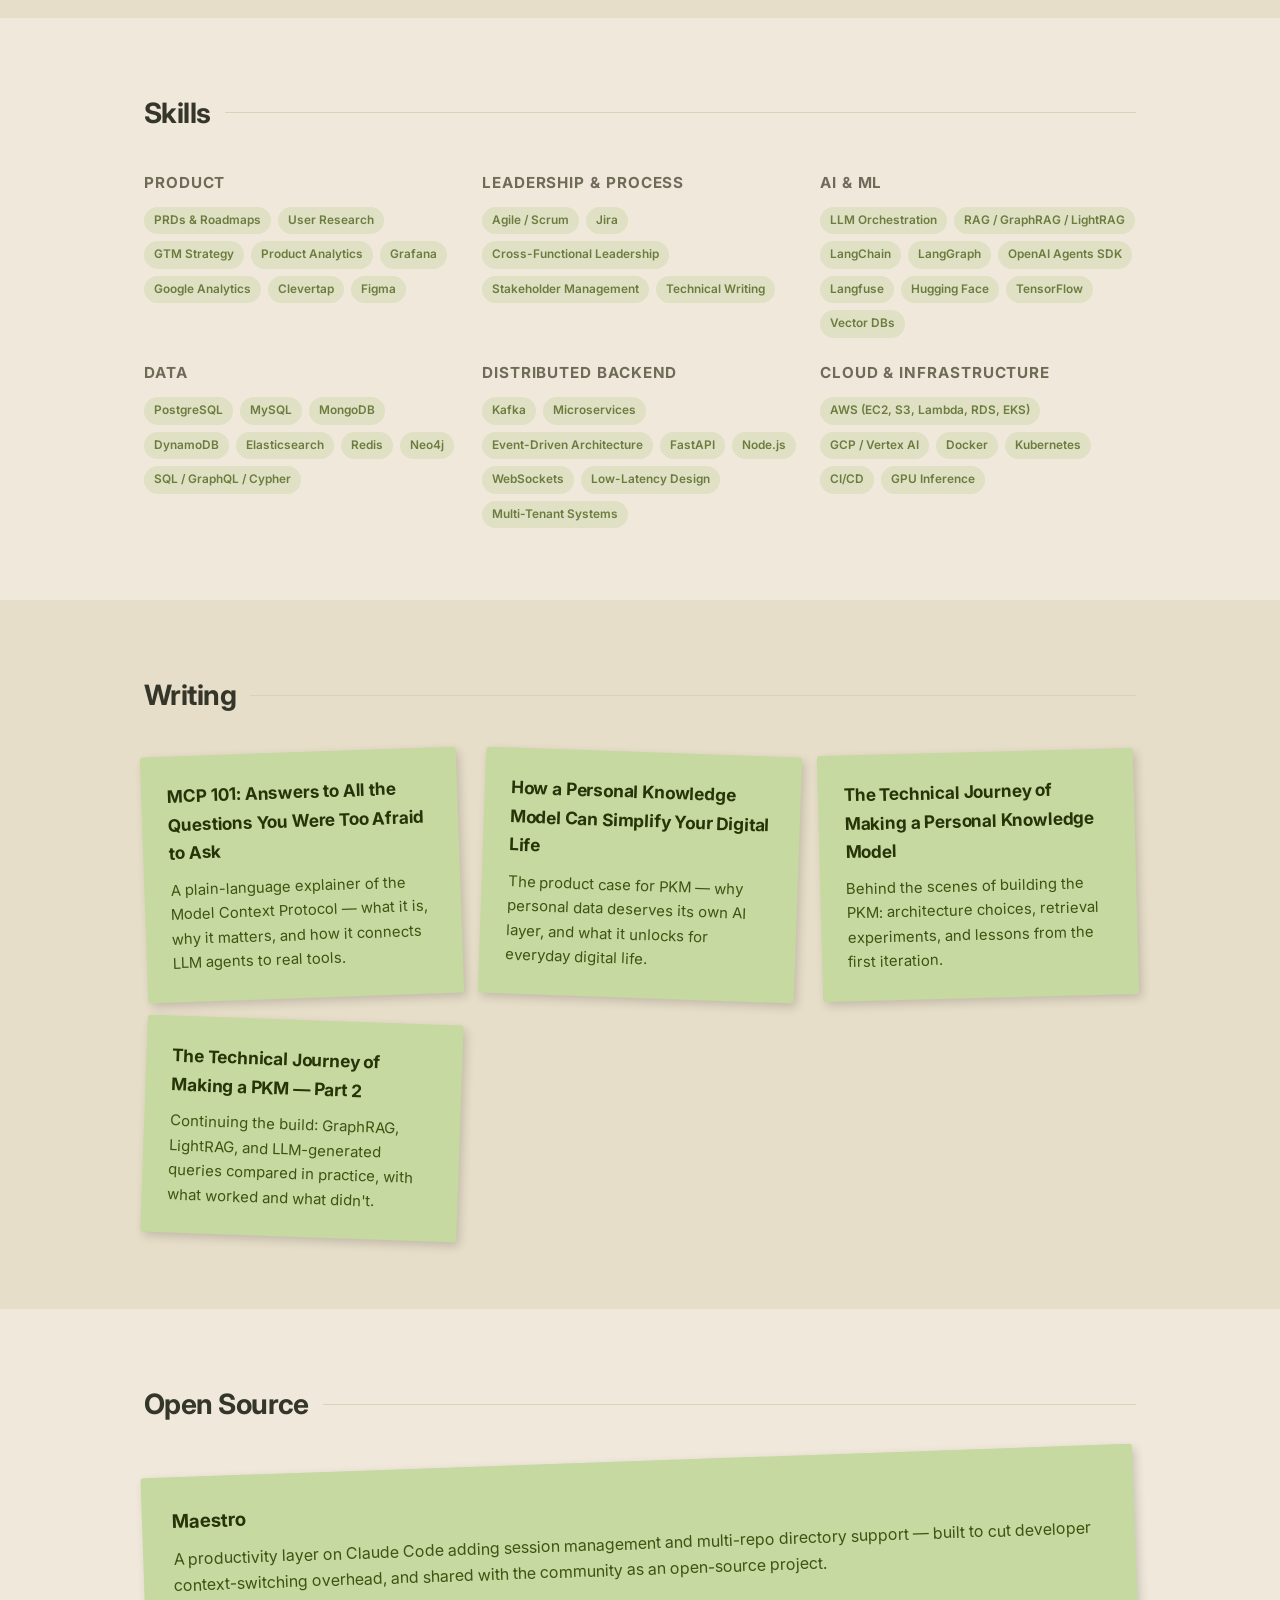
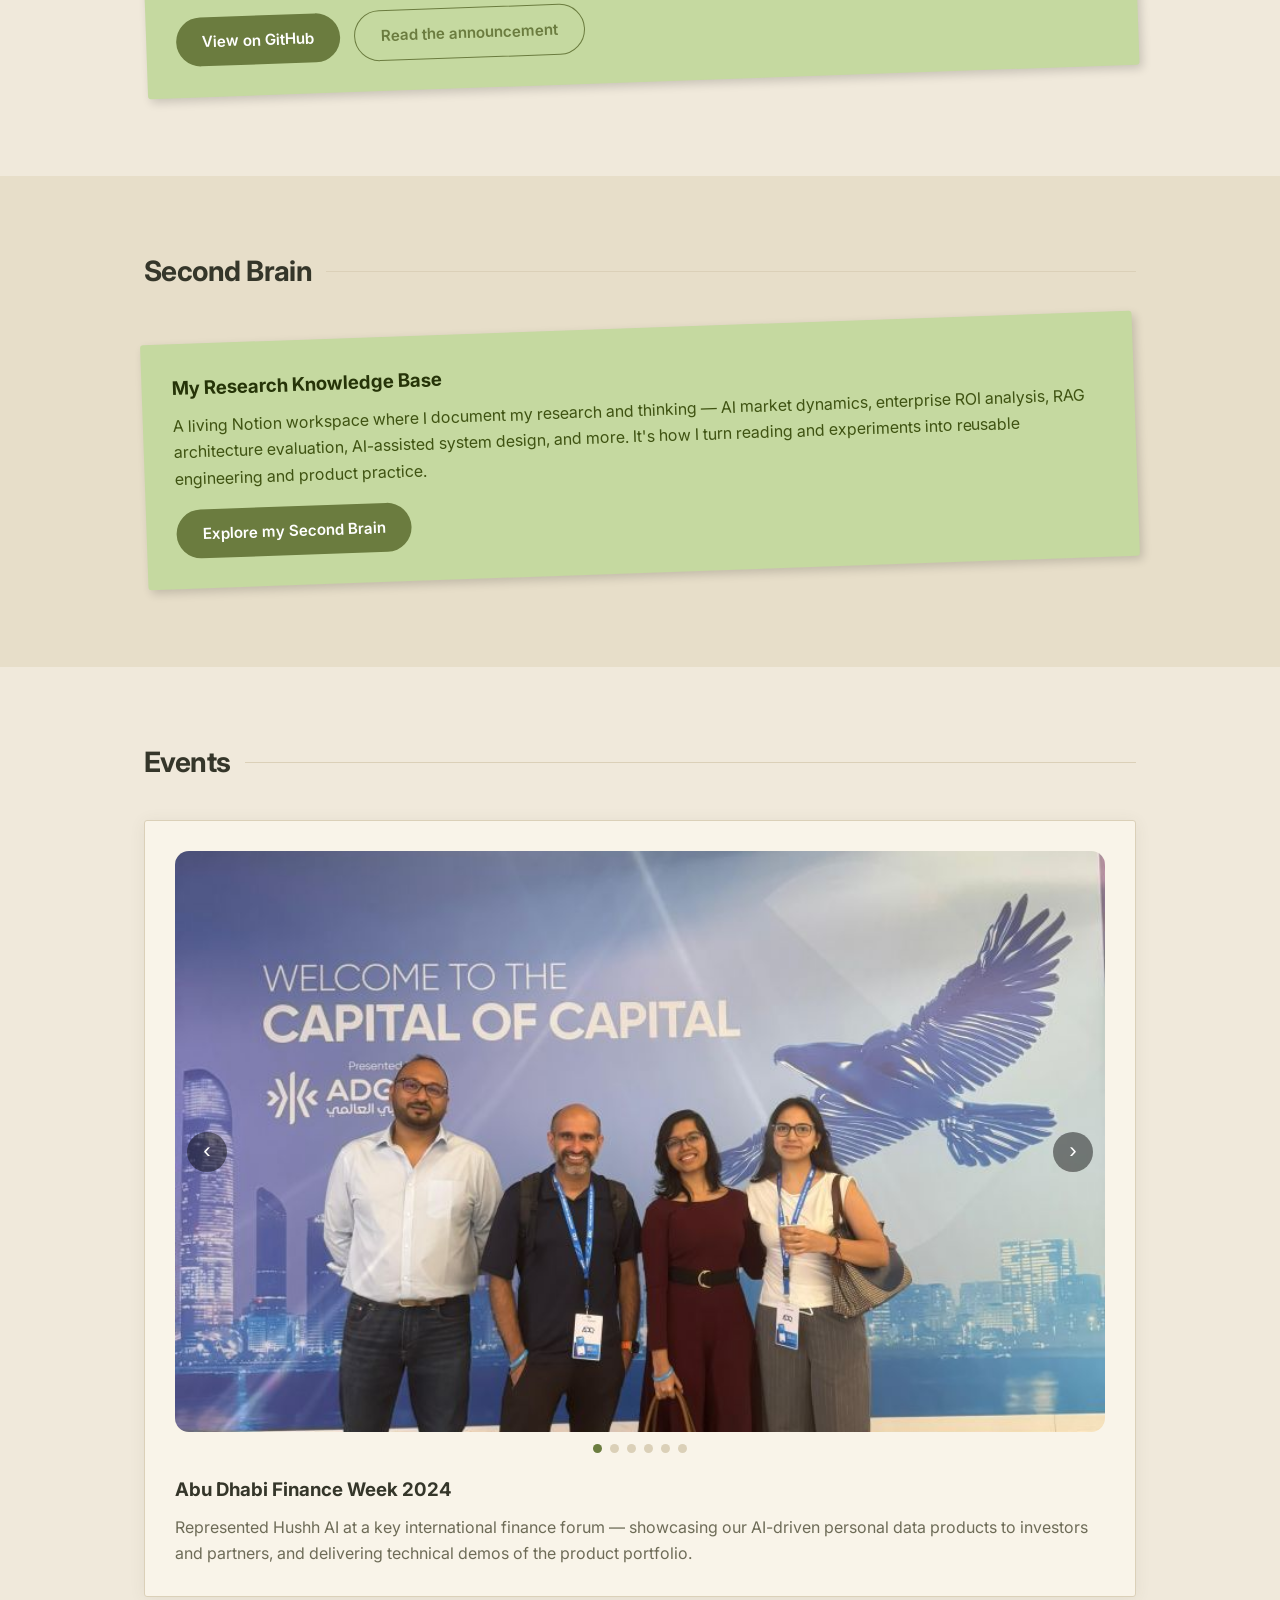
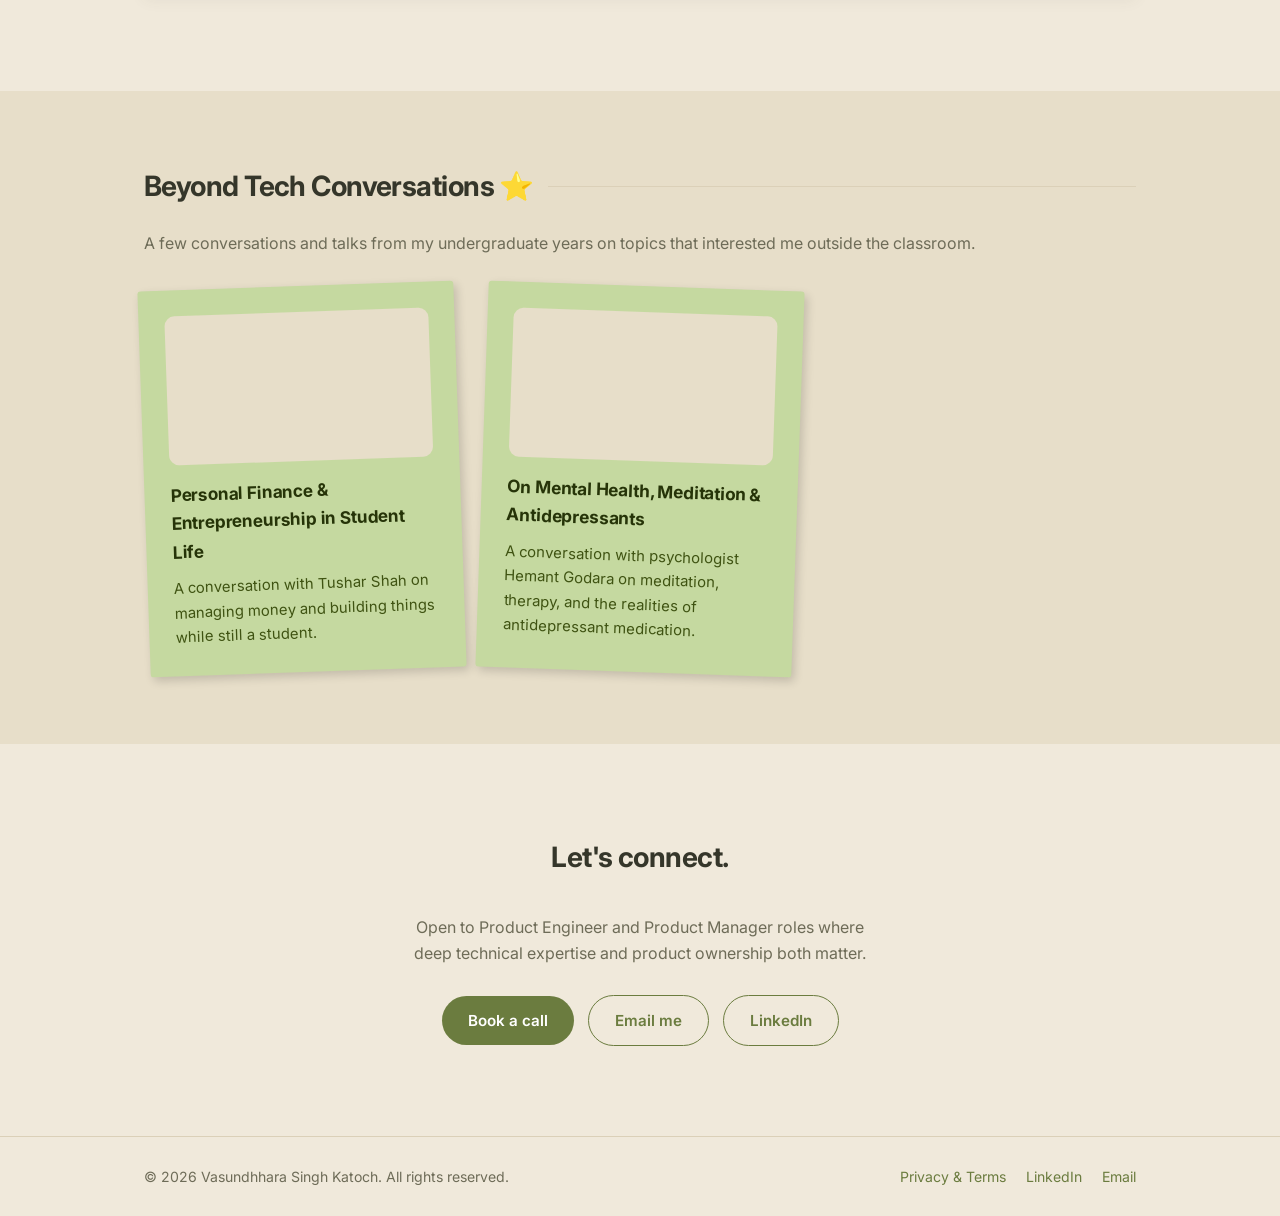
==== commit 78fff79c: "Style homepage cards as sticky notes and add hero sticky note Add a .sticky-page body class that ren" ====
--- a/index.html
+++ b/index.html
@@ -14,7 +14,7 @@
 <link rel="stylesheet" href="assets/style.css" />
 <script src="assets/theme.js"></script>
 </head>
-<body>
+<body class="sticky-page">
 
 <nav class="nav">
   <div class="nav-inner">
@@ -46,7 +46,10 @@
       <a class="btn" href="VSK_CV.pdf" download>Download CV</a>
       <a class="btn ghost" href="#contact">Get in touch</a>
     </div>
-    <div class="hero-art"><img src="assets/profile.jpg" alt="Vasundhhara Singh Katoch" /></div>
+    <div>
+      <div class="hero-art"><img src="assets/profile.jpg" alt="Vasundhhara Singh Katoch" /></div>
+      <div class="sticky-note">P.S. thanks for stopping by — say hi if something here catches your eye! 👋</div>
+    </div>
   </div>
 </header>
 
@@ -183,23 +186,19 @@
       <a class="card" href="https://medium.com/@vasundhhara-katoch/mcp-101-answers-to-all-the-questions-you-were-too-afraid-to-ask-21a3caa5ff46" target="_blank" rel="noopener">
         <h3>MCP 101: Answers to All the Questions You Were Too Afraid to Ask</h3>
         <p>A plain-language explainer of the Model Context Protocol — what it is, why it matters, and how it connects LLM agents to real tools.</p>
-        <div class="tags"><span class="tag">Medium</span><span class="tag">MCP</span><span class="tag">AI Agents</span></div>
-      </a>
+              </a>
       <a class="card" href="https://medium.com/@vasundhhara-katoch/how-a-personal-knowledge-model-pkm-can-simplify-your-digital-life-55a27c95f3d8" target="_blank" rel="noopener">
         <h3>How a Personal Knowledge Model Can Simplify Your Digital Life</h3>
         <p>The product case for PKM — why personal data deserves its own AI layer, and what it unlocks for everyday digital life.</p>
-        <div class="tags"><span class="tag">Medium</span><span class="tag">PKM</span><span class="tag">Product Thinking</span></div>
-      </a>
+              </a>
       <a class="card" href="https://medium.com/@vasundhhara-katoch/the-technical-journey-of-making-a-personal-knowledge-model-c0a17ef44a55" target="_blank" rel="noopener">
         <h3>The Technical Journey of Making a Personal Knowledge Model</h3>
         <p>Behind the scenes of building the PKM: architecture choices, retrieval experiments, and lessons from the first iteration.</p>
-        <div class="tags"><span class="tag">Medium</span><span class="tag">RAG</span><span class="tag">Architecture</span></div>
-      </a>
+              </a>
       <a class="card" href="https://medium.com/@vasundhhara-katoch/the-technical-journey-of-making-a-personal-knowledge-model-part-2-d8b21ac28454" target="_blank" rel="noopener">
         <h3>The Technical Journey of Making a PKM — Part 2</h3>
         <p>Continuing the build: GraphRAG, LightRAG, and LLM-generated queries compared in practice, with what worked and what didn't.</p>
-        <div class="tags"><span class="tag">Medium</span><span class="tag">GraphRAG</span><span class="tag">Neo4j</span></div>
-      </a>
+              </a>
     </div>
   </div>
 </section>
--- a/assets/style.css
+++ b/assets/style.css
@@ -234,3 +234,92 @@
 
 /* ---- Poster image ---- */
 .poster-img { width: 100%; border-radius: var(--radius); border: 1px solid var(--border); margin: 16px 0; display: block; }
+
+/* ---- Sticky note ---- */
+.sticky-note {
+  max-width: 220px;
+  margin: 18px auto 0;
+  padding: 16px 18px;
+  background: #c5d9a0;
+  color: #33430f;
+  font-family: var(--font-voice, "Inter", sans-serif);
+  font-size: 0.92rem;
+  line-height: 1.5;
+  border-radius: 2px;
+  box-shadow: 2px 3px 8px rgba(0, 0, 0, 0.15);
+  transform: rotate(-3deg);
+}
+[data-theme="dark"] .sticky-note {
+  background: #94ab6c;
+  color: #212e08;
+}
+
+/* ---- Sticky note cards (homepage only) ---- */
+.sticky-page .card,
+.sticky-page .conf-card {
+  background: #c5d9a0;
+  border: none;
+  border-radius: 3px;
+  box-shadow: 3px 4px 10px rgba(0, 0, 0, 0.16);
+  color: #33430f;
+}
+.sticky-page .card h3,
+.sticky-page .conf-card h3 {
+  color: #263408;
+}
+.sticky-page .card p,
+.sticky-page .conf-card p {
+  color: #3f5312;
+}
+.sticky-page .card .tag {
+  background: rgba(0, 0, 0, 0.08);
+  color: #33430f;
+}
+.sticky-page .card .impact-link,
+.sticky-page .card-links a,
+.sticky-page .conf-card a:not(.btn) {
+  color: #385307;
+  font-weight: 700;
+}
+.sticky-page .card-links {
+  border-top-color: rgba(0, 0, 0, 0.12);
+}
+.sticky-page .card-grid .card:nth-child(odd),
+.sticky-page .conf-card {
+  transform: rotate(-2deg);
+}
+.sticky-page .card-grid .card:nth-child(even) {
+  transform: rotate(2deg);
+}
+.sticky-page .card-grid .card:nth-child(3n) {
+  transform: rotate(-1.5deg);
+}
+.sticky-page a.card:hover {
+  transform: rotate(0deg) translateY(-4px);
+  border-color: transparent;
+  box-shadow: 4px 6px 14px rgba(0, 0, 0, 0.22);
+}
+[data-theme="dark"] .sticky-page .card,
+[data-theme="dark"] .sticky-page .conf-card {
+  background: #94ab6c;
+  color: #212e08;
+}
+[data-theme="dark"] .sticky-page .card h3,
+[data-theme="dark"] .sticky-page .conf-card h3 {
+  color: #1a2306;
+}
+[data-theme="dark"] .sticky-page .card p,
+[data-theme="dark"] .sticky-page .conf-card p {
+  color: #2c3a0c;
+}
+
+/* ---- Keep Events carousel as a normal card, not a sticky note ---- */
+.sticky-page #conferences .conf-card {
+  background: var(--surface);
+  border: 1px solid var(--border);
+  color: var(--text);
+  transform: none;
+  box-shadow: var(--shadow);
+}
+.sticky-page #conferences .conf-card h3 { color: var(--text); }
+.sticky-page #conferences .conf-card p { color: var(--text-muted); }
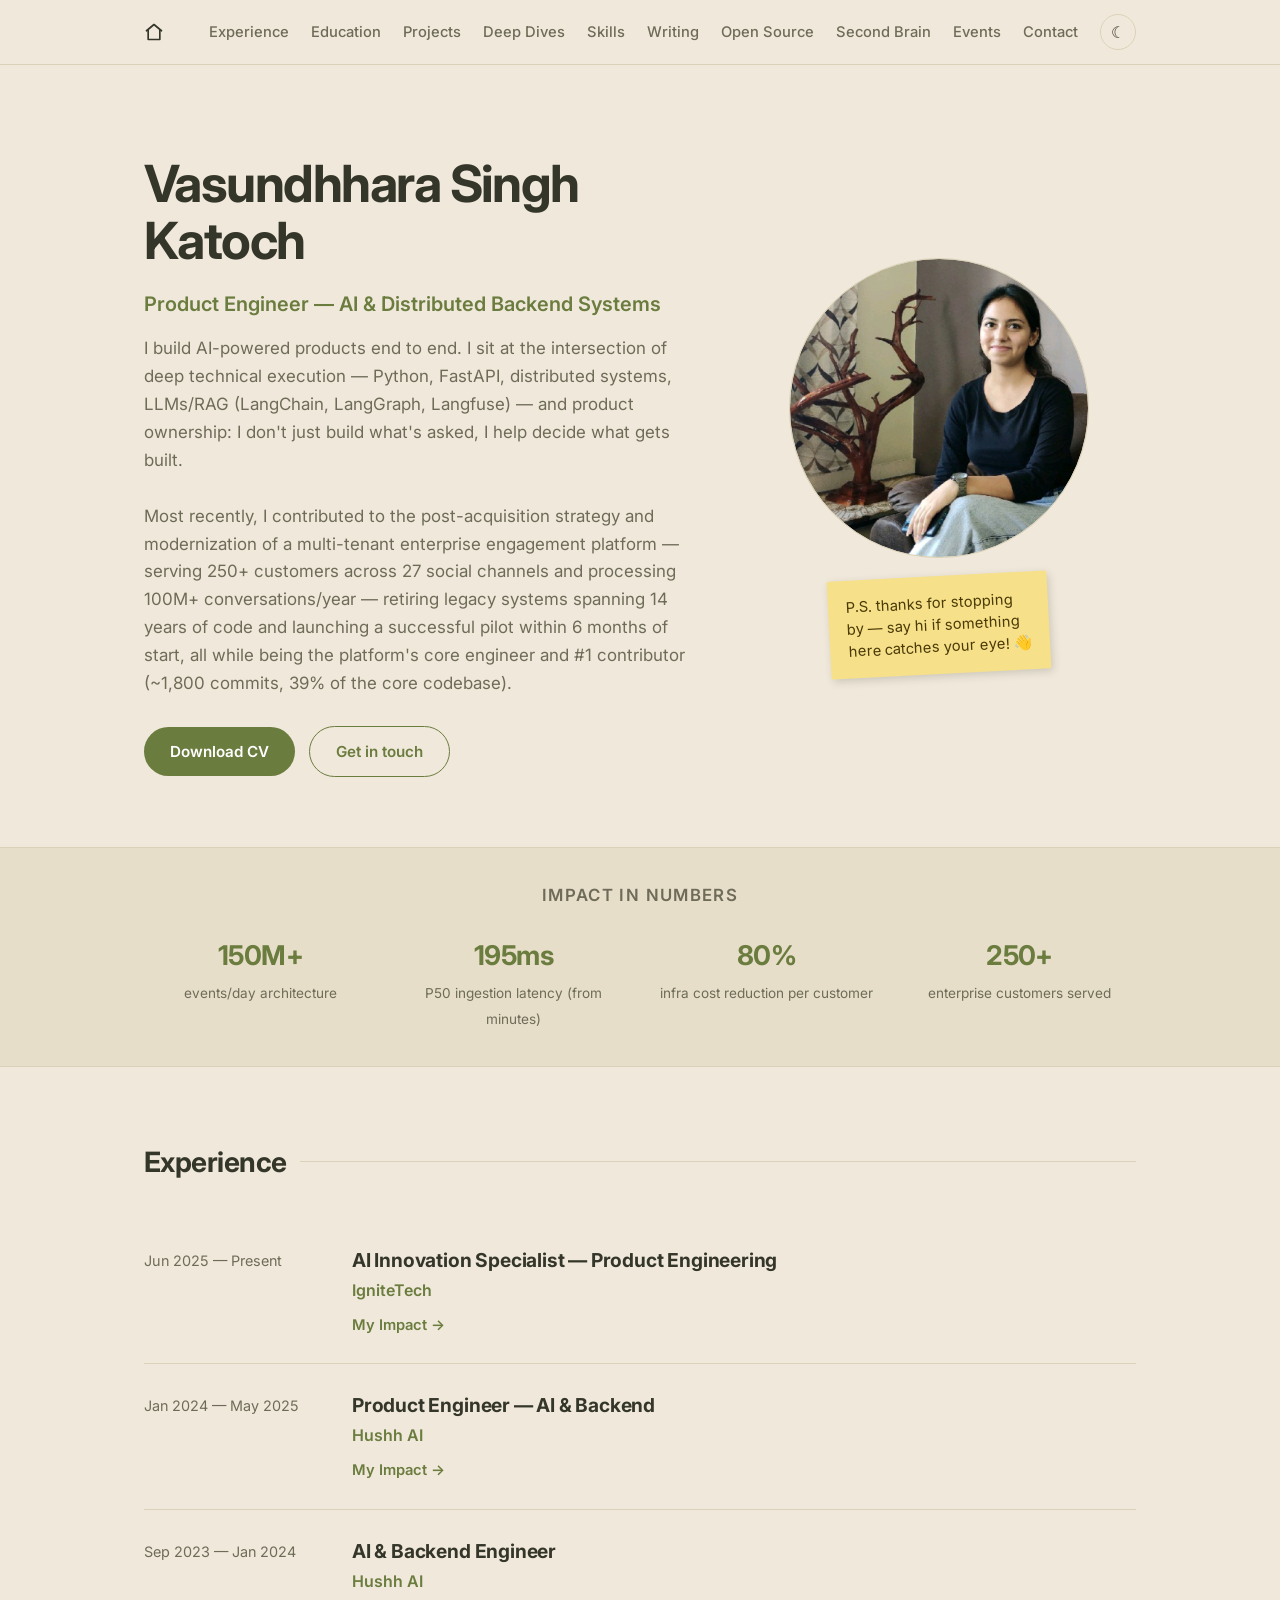
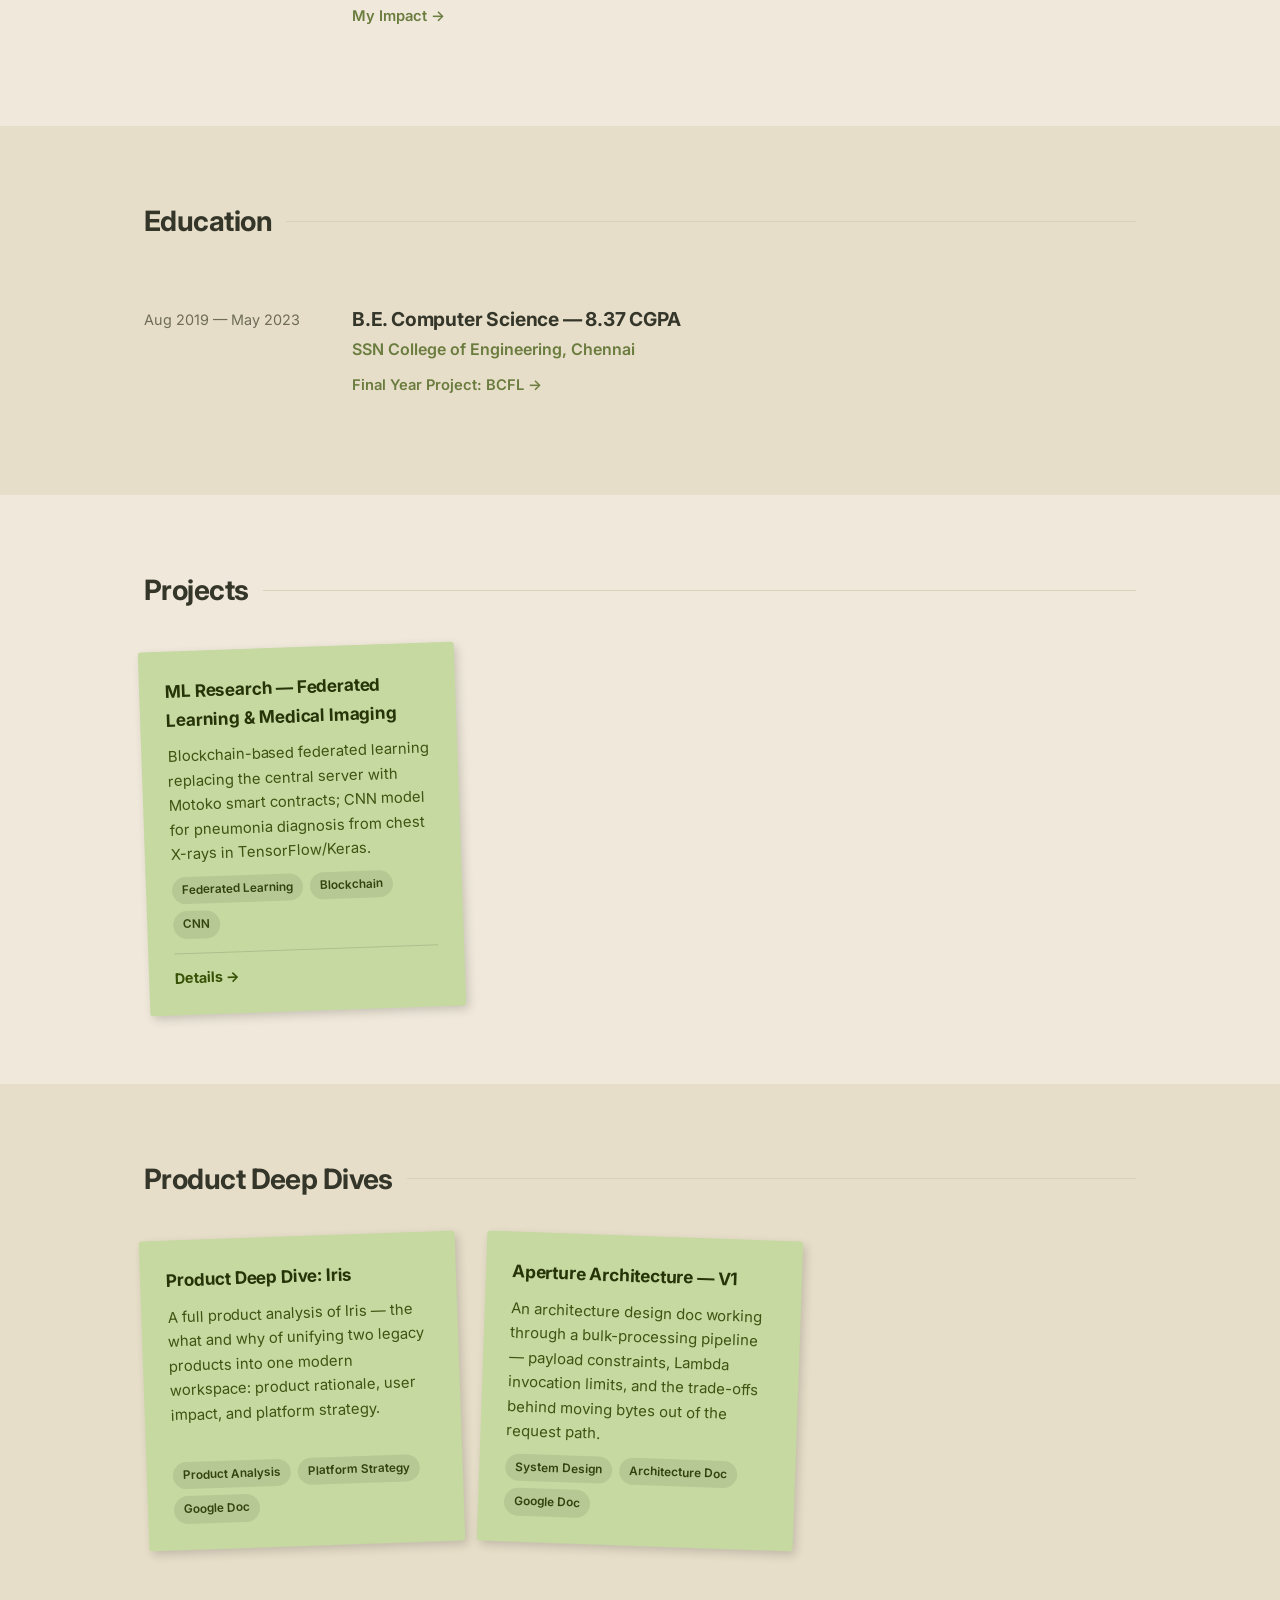
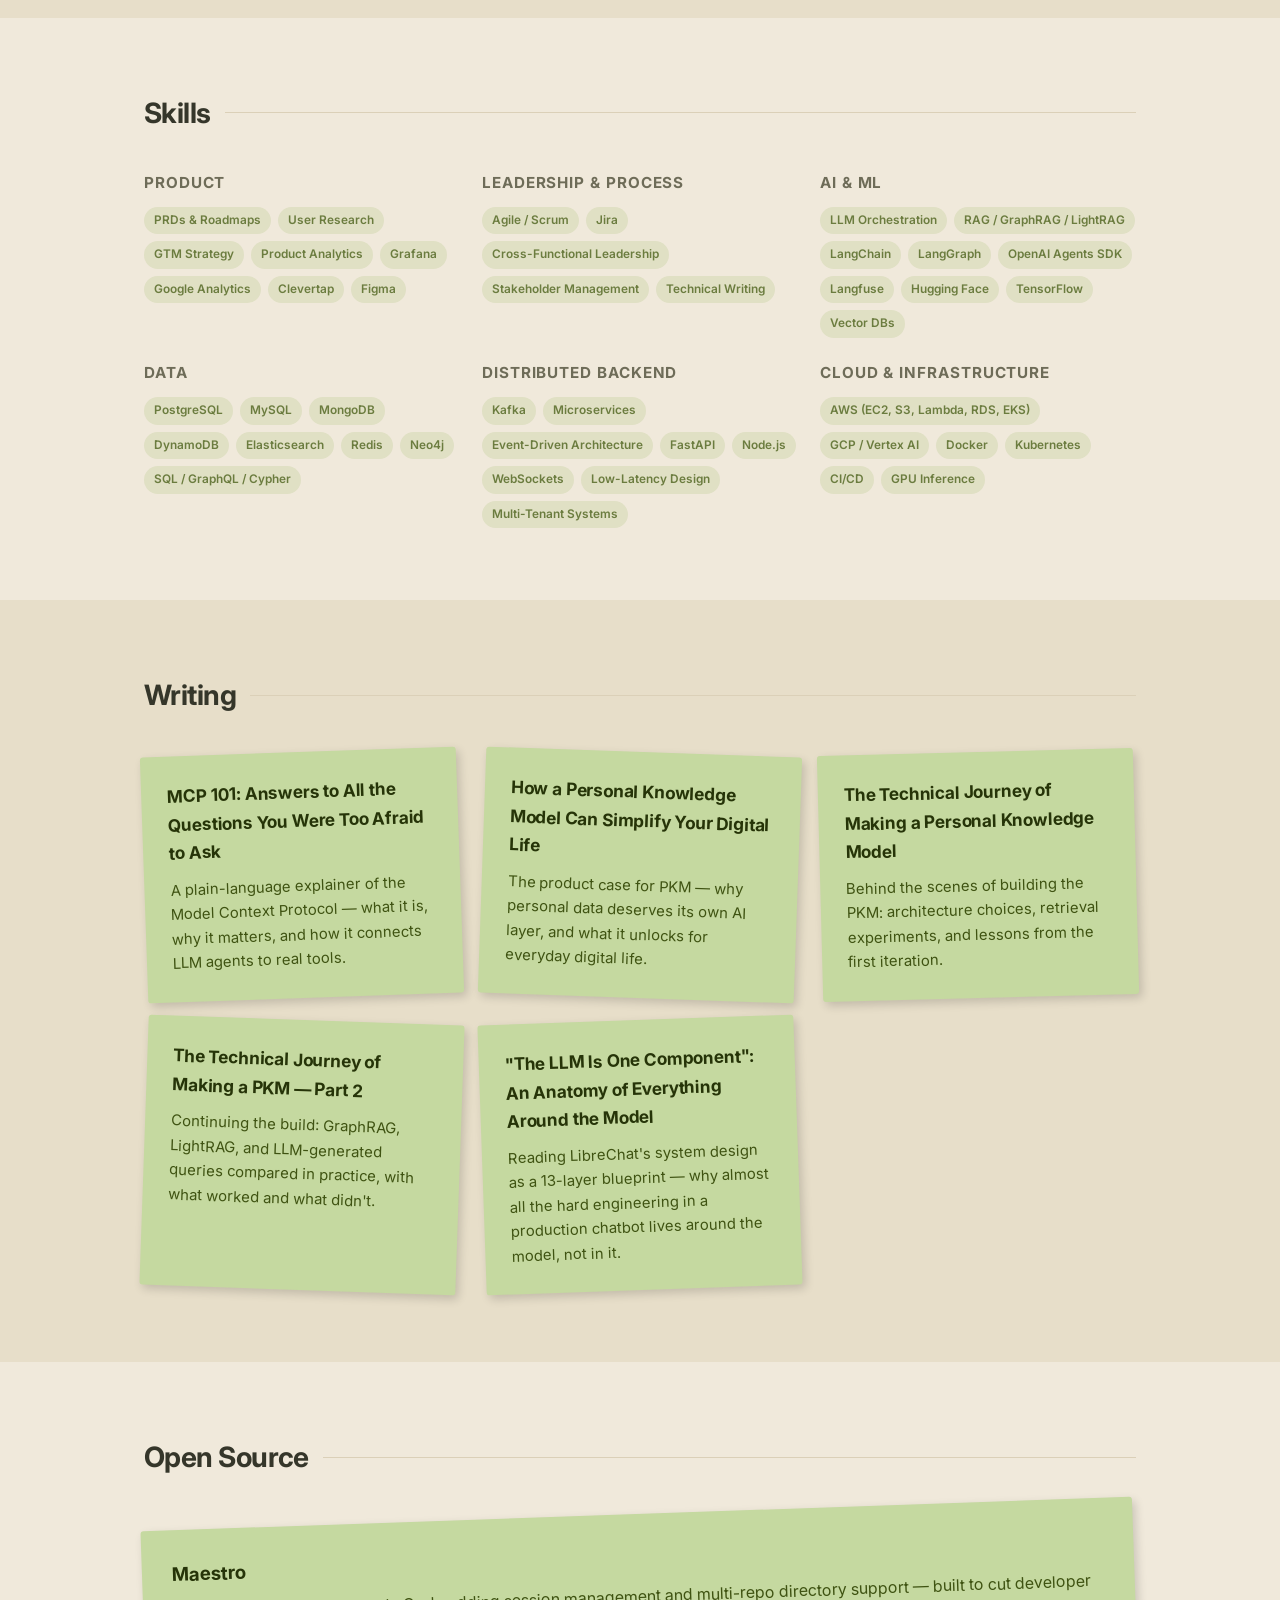
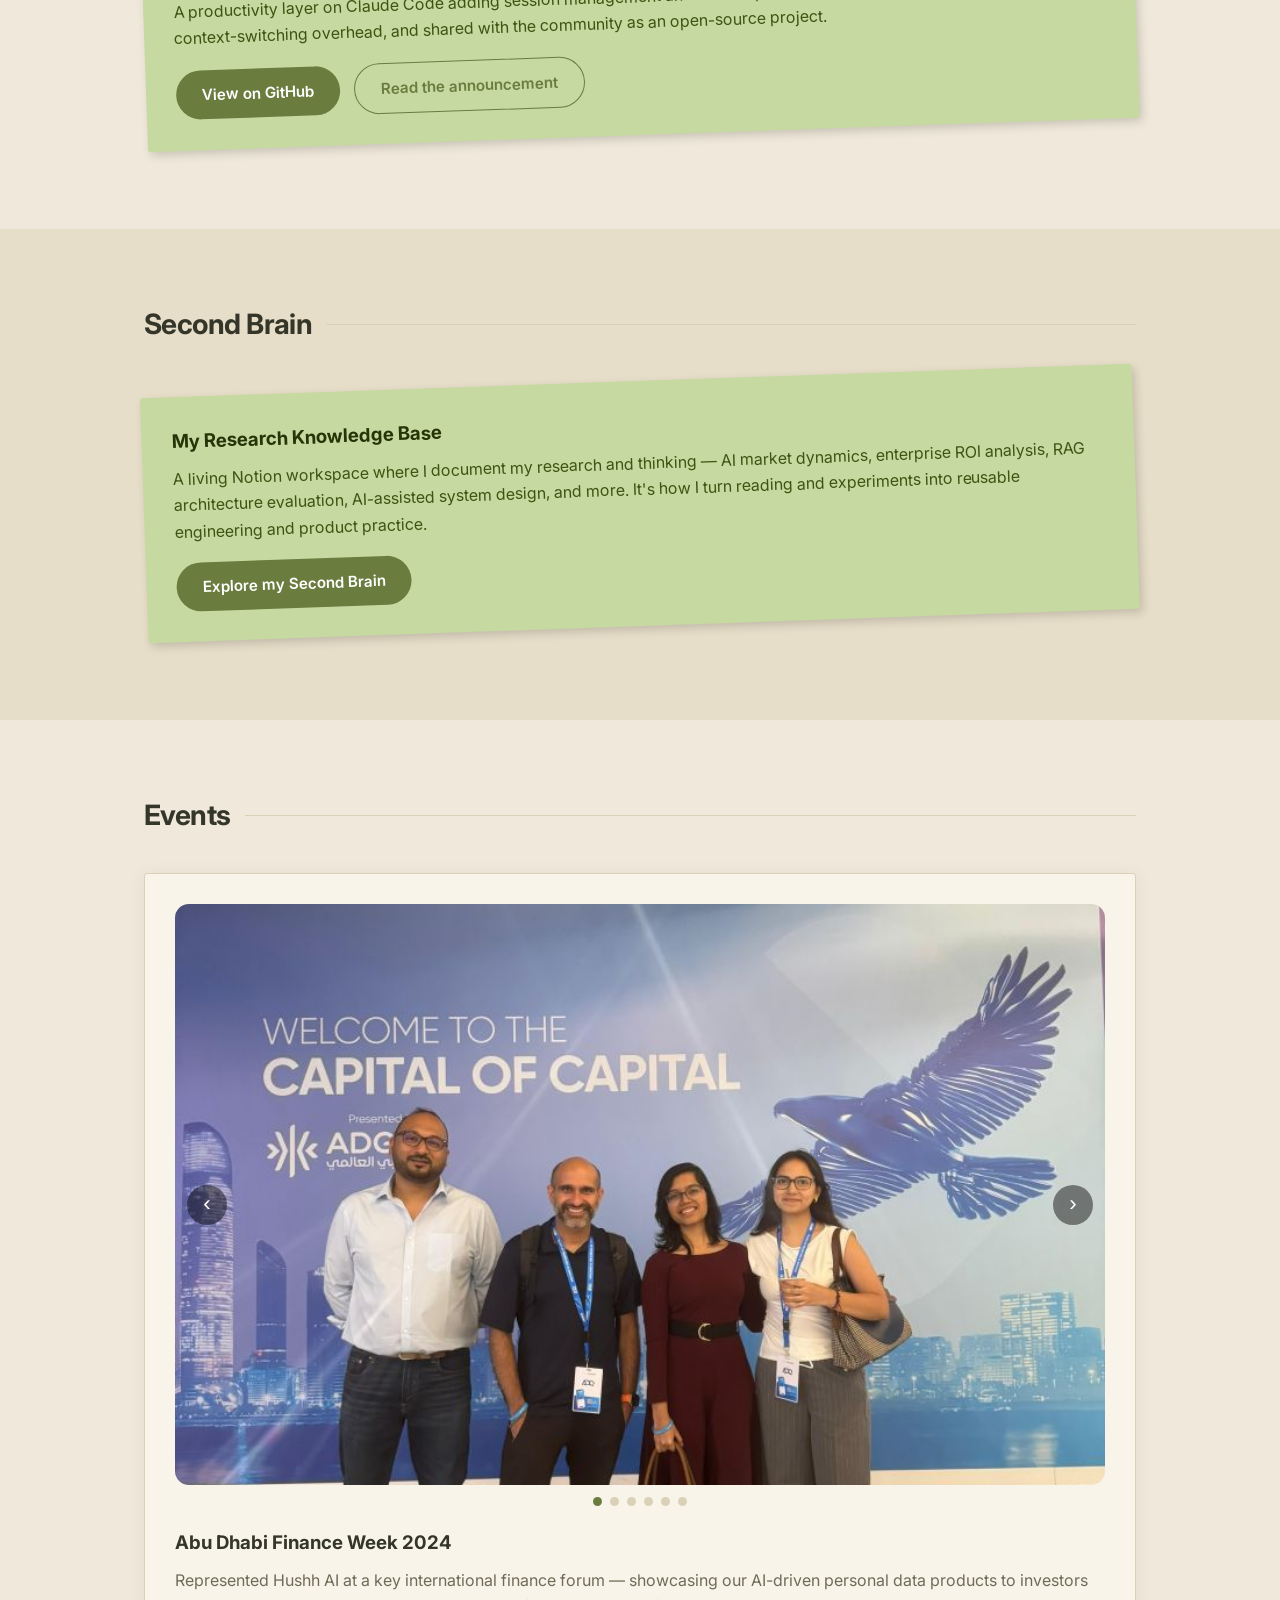
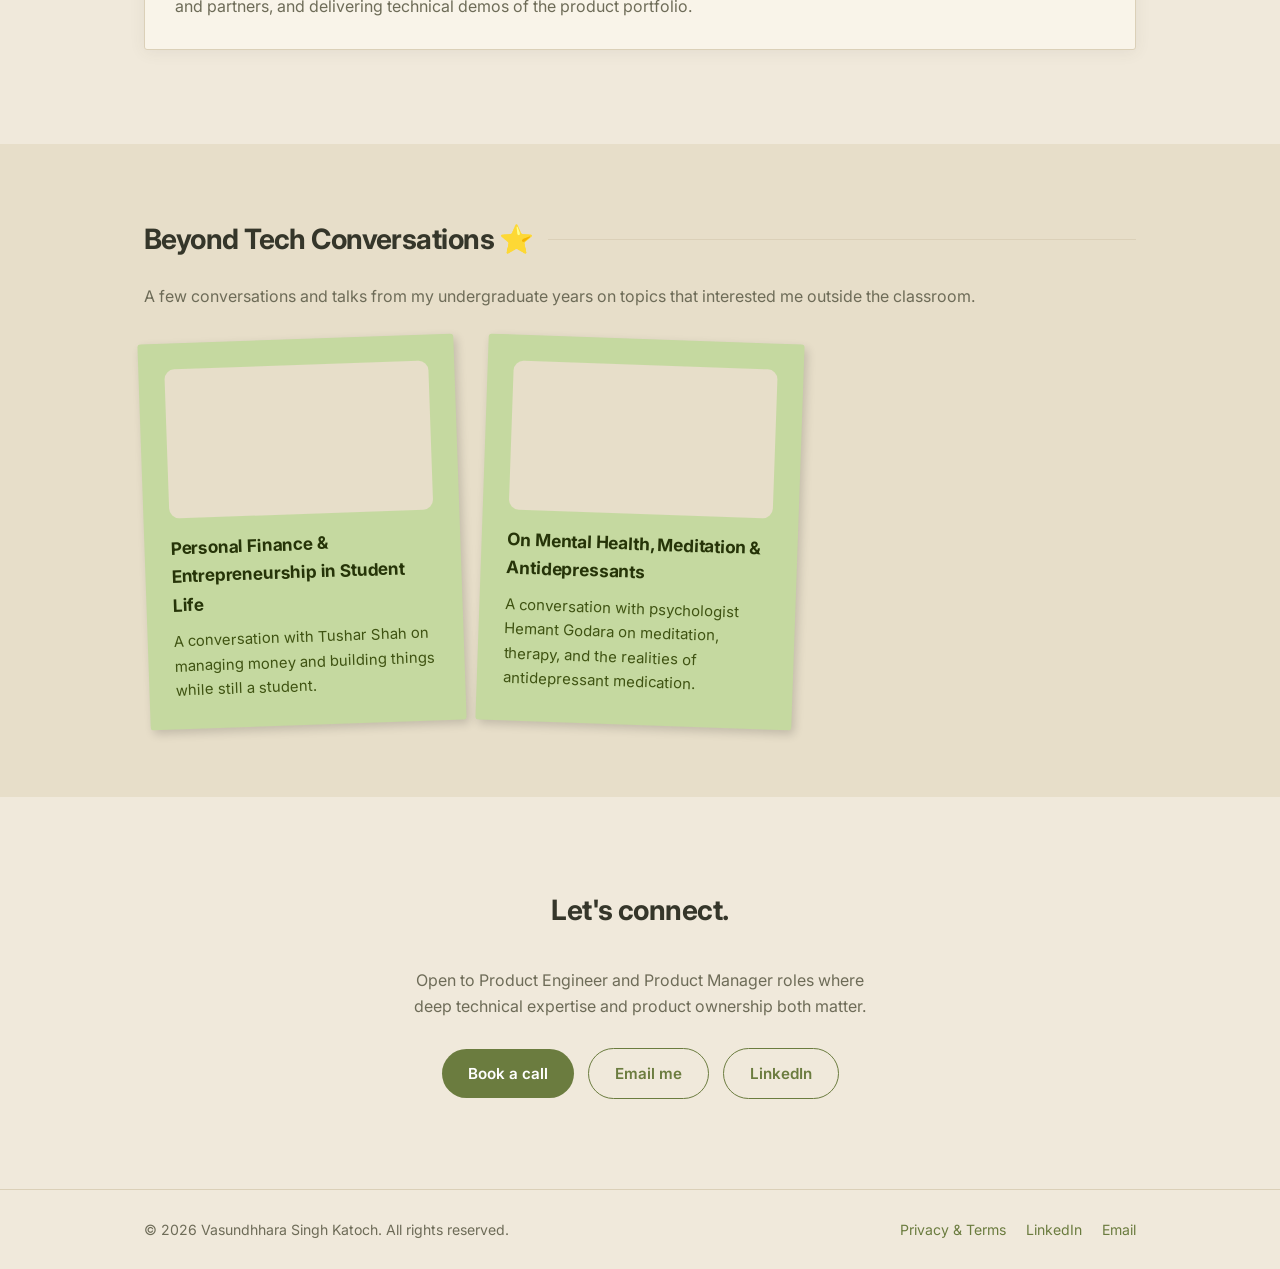
==== commit a9b78b70: "Make hero sticky note yellow and add LibreChat writing card Recolor .sticky-note to a yellow paper t" ====
--- a/index.html
+++ b/index.html
@@ -199,6 +199,10 @@
         <h3>The Technical Journey of Making a PKM — Part 2</h3>
         <p>Continuing the build: GraphRAG, LightRAG, and LLM-generated queries compared in practice, with what worked and what didn't.</p>
               </a>
+      <a class="card" href="https://medium.com/@vasundhhara-katoch/the-llm-is-one-component-an-anatomy-of-everything-around-the-model-b233c27f2ab1" target="_blank" rel="noopener">
+        <h3>"The LLM Is One Component": An Anatomy of Everything Around the Model</h3>
+        <p>Reading LibreChat's system design as a 13-layer blueprint — why almost all the hard engineering in a production chatbot lives around the model, not in it.</p>
+      </a>
     </div>
   </div>
 </section>
--- a/assets/style.css
+++ b/assets/style.css
@@ -240,8 +240,8 @@
   max-width: 220px;
   margin: 18px auto 0;
   padding: 16px 18px;
-  background: #c5d9a0;
-  color: #33430f;
+  background: #f7e08a;
+  color: #4a3a06;
   font-family: var(--font-voice, "Inter", sans-serif);
   font-size: 0.92rem;
   line-height: 1.5;
@@ -250,8 +250,8 @@
   transform: rotate(-3deg);
 }
 [data-theme="dark"] .sticky-note {
-  background: #94ab6c;
-  color: #212e08;
+  background: #d9bf5c;
+  color: #33280a;
 }
 
 /* ---- Sticky note cards (homepage only) ---- */
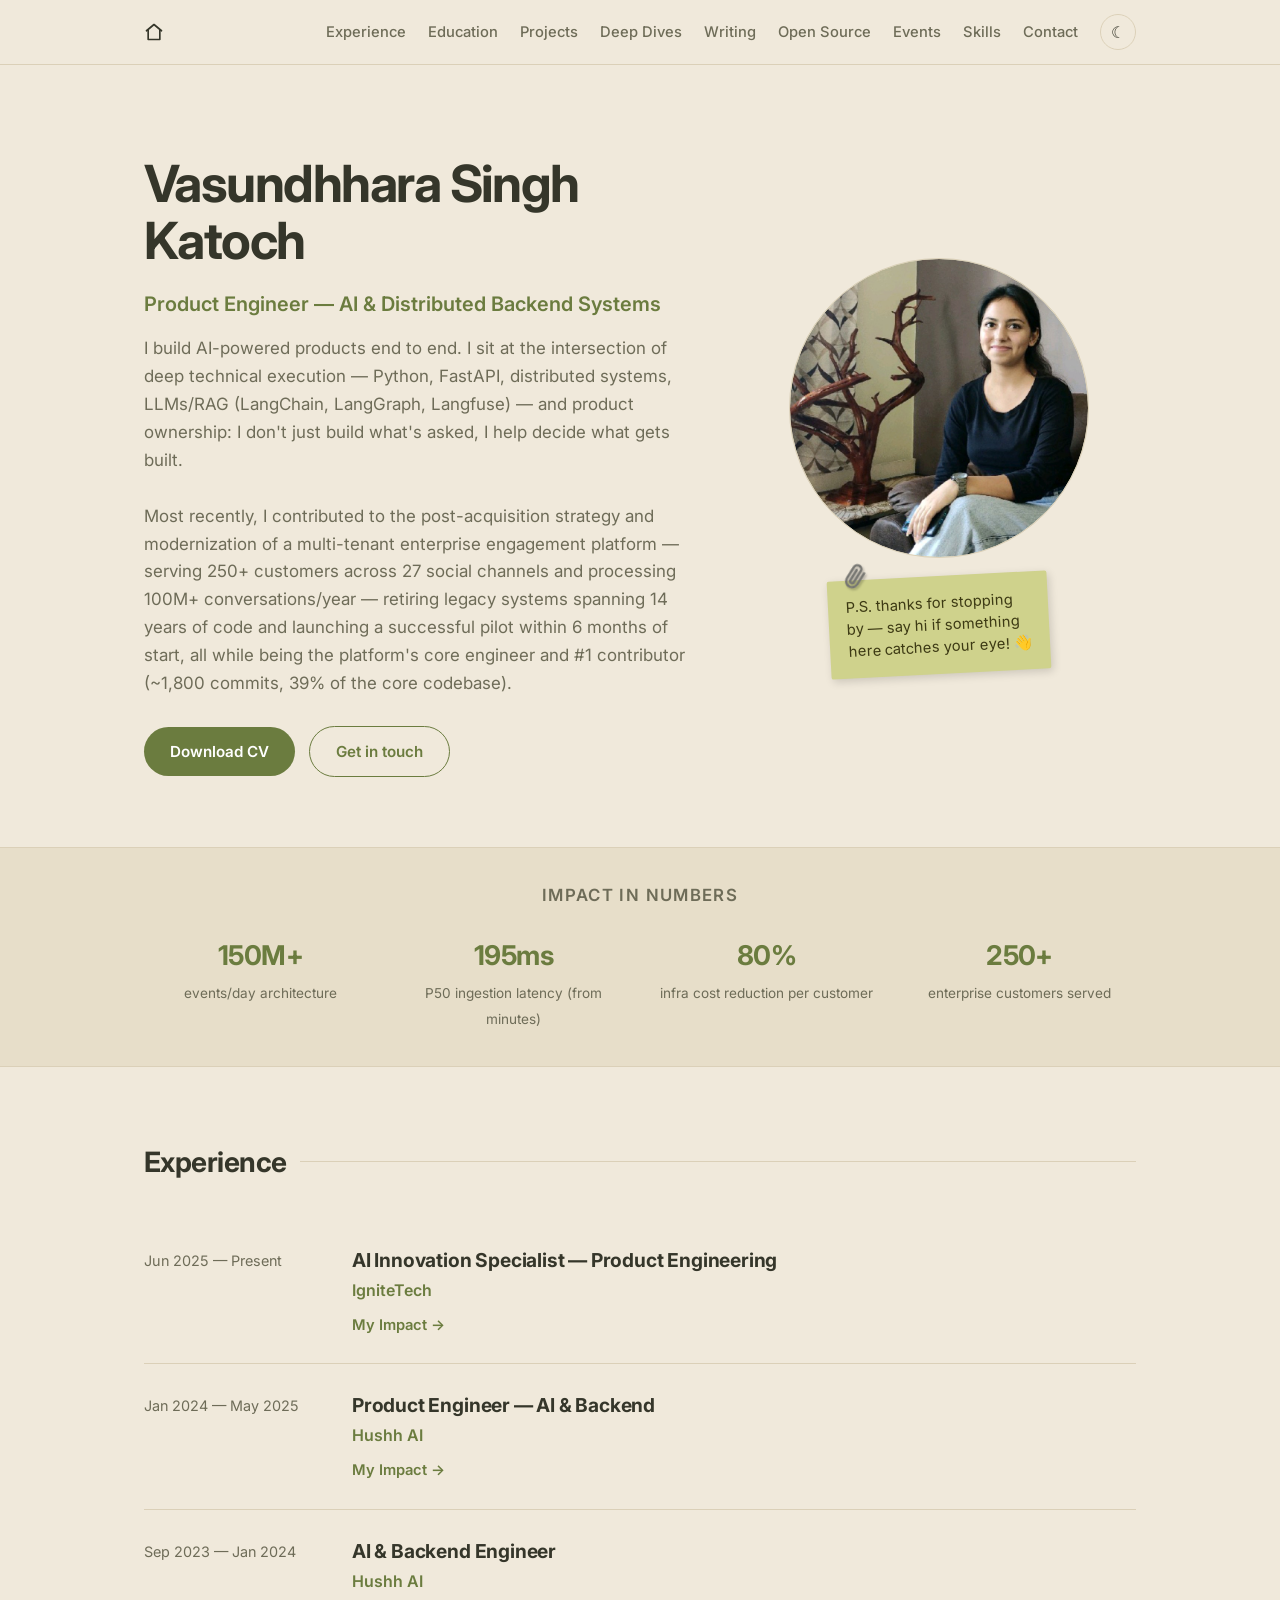
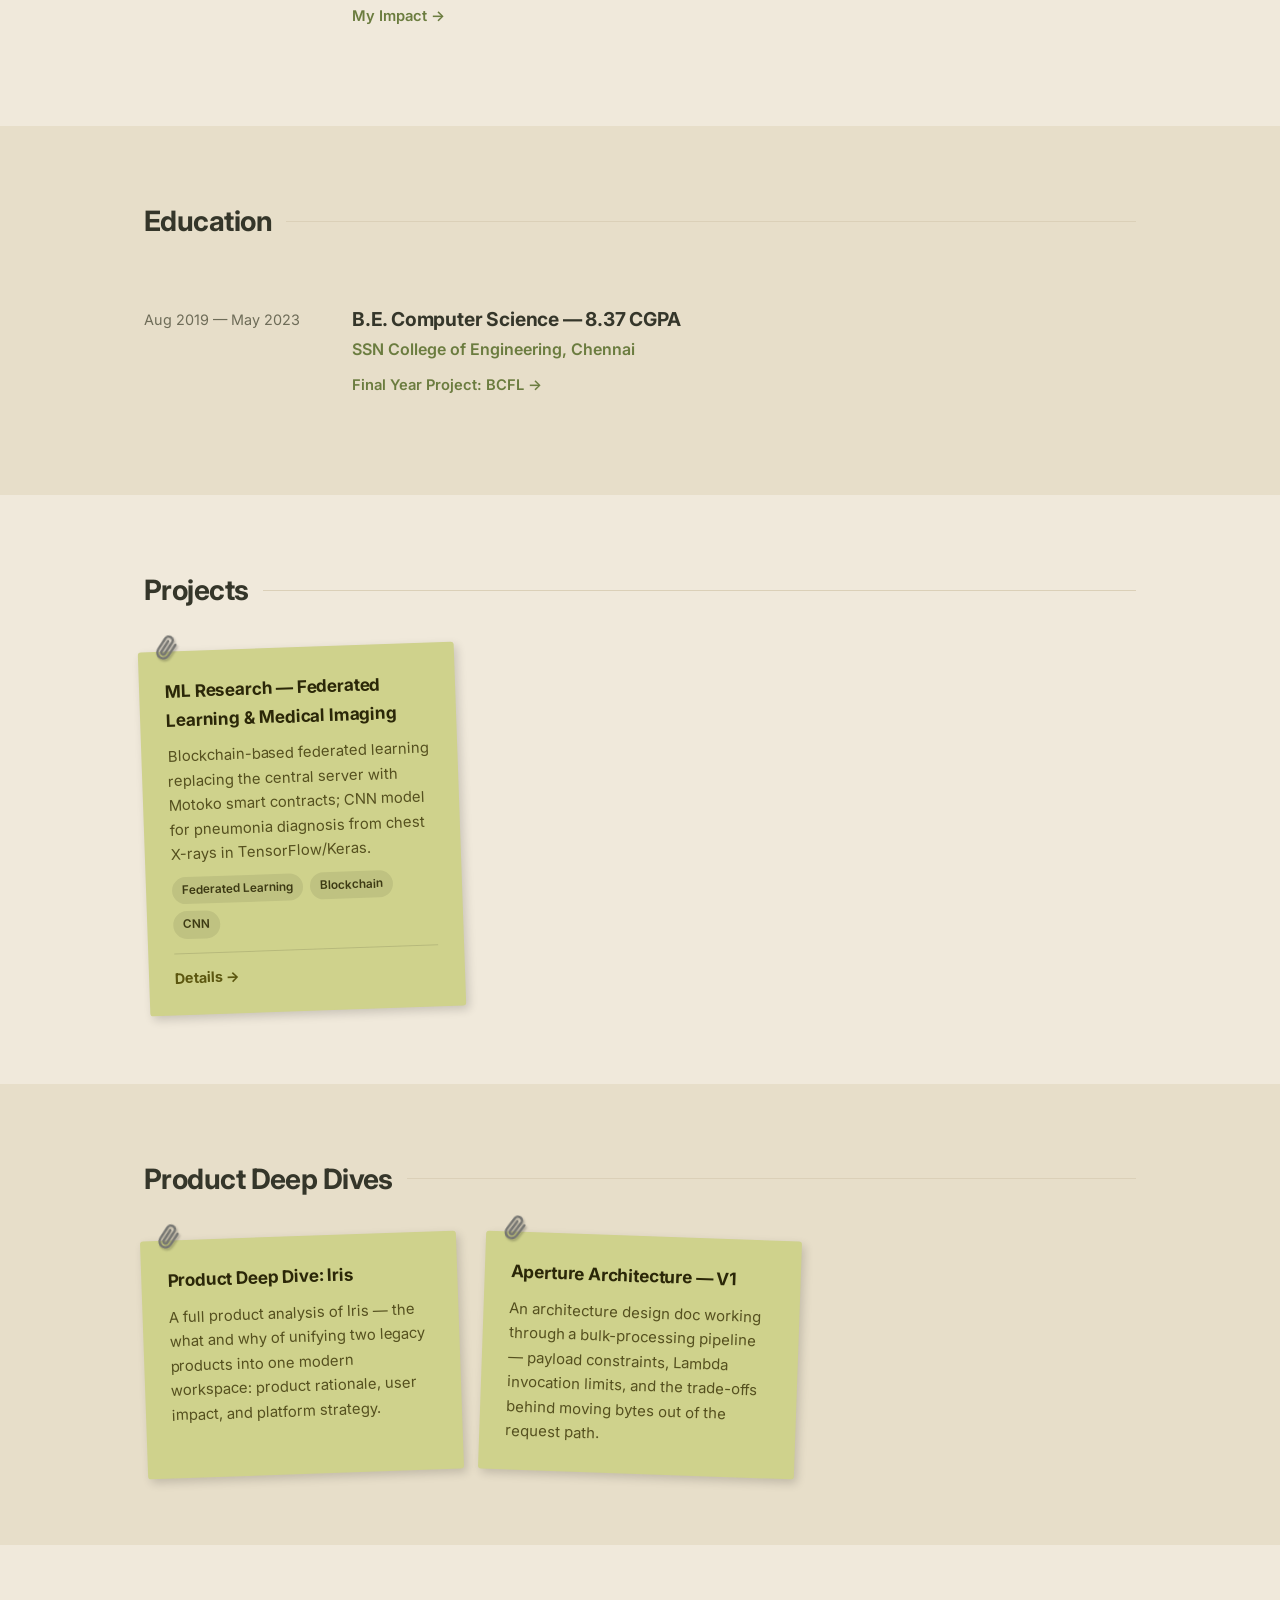
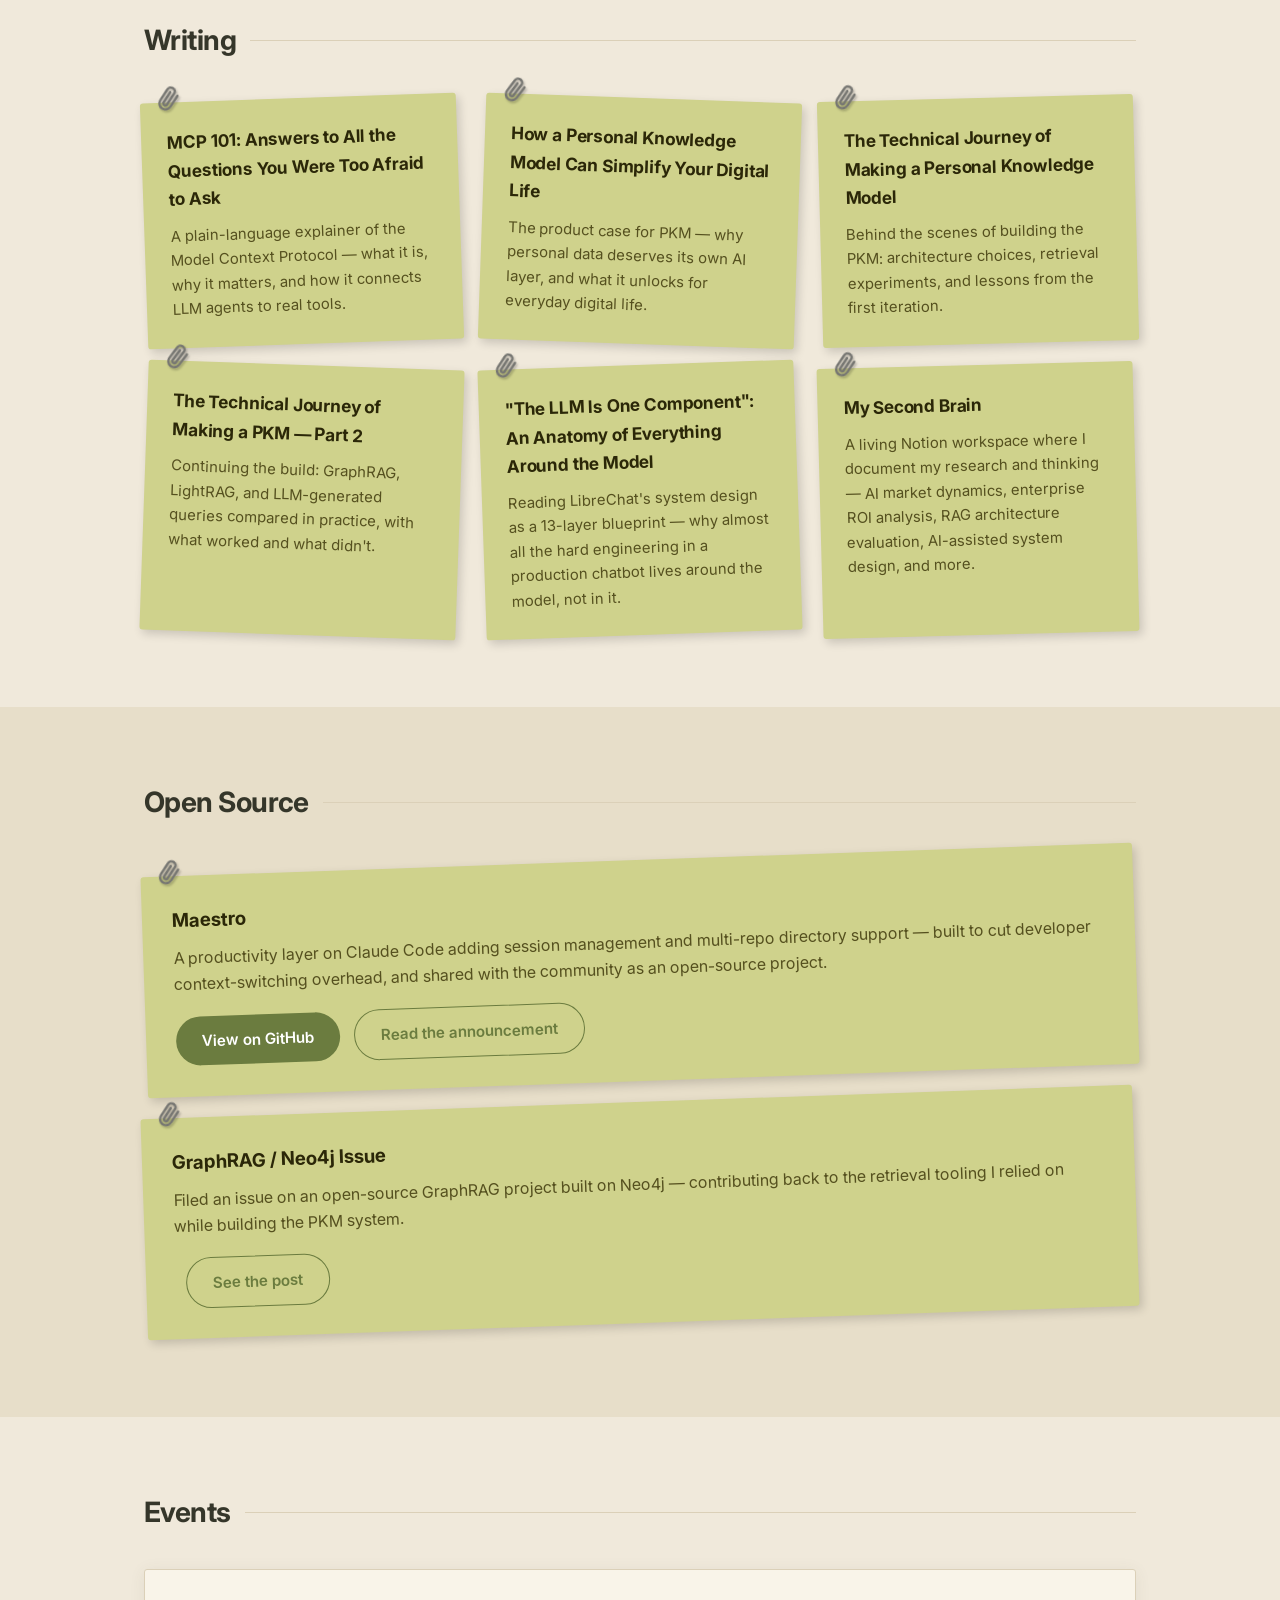
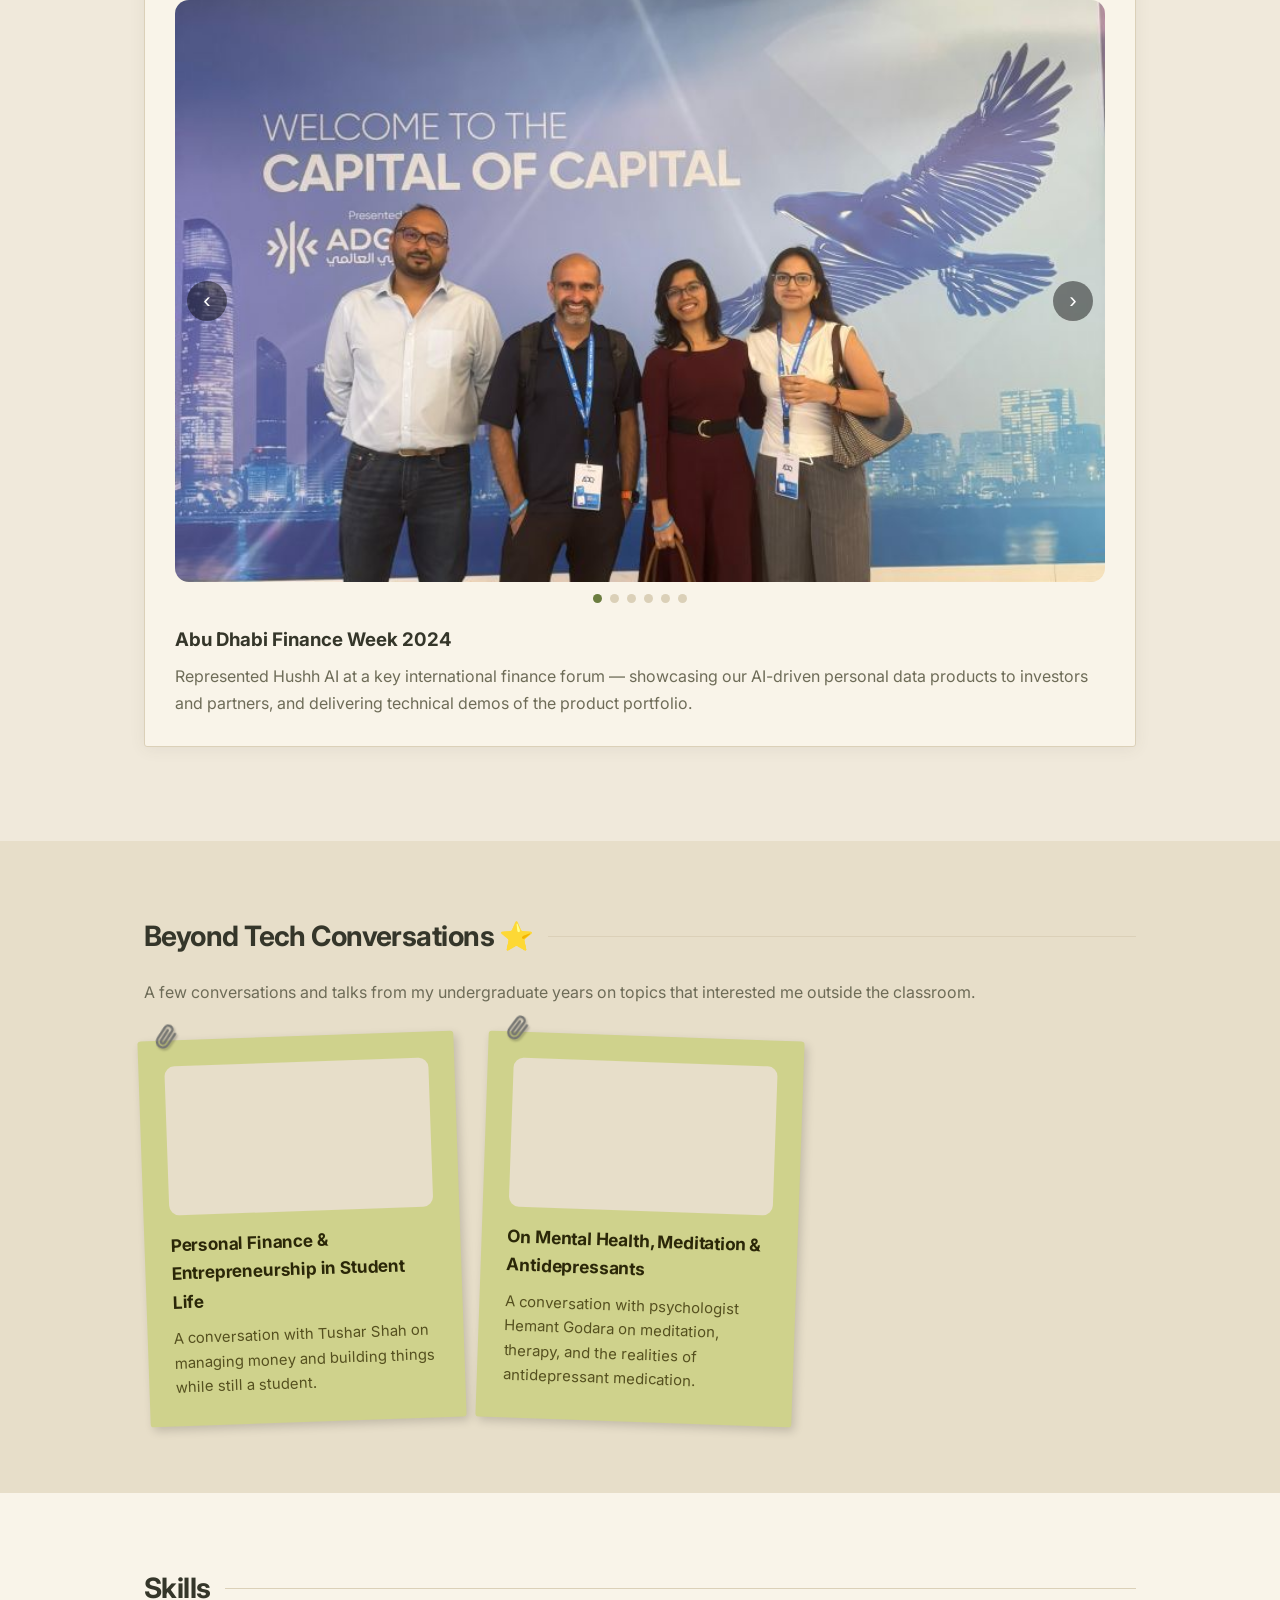
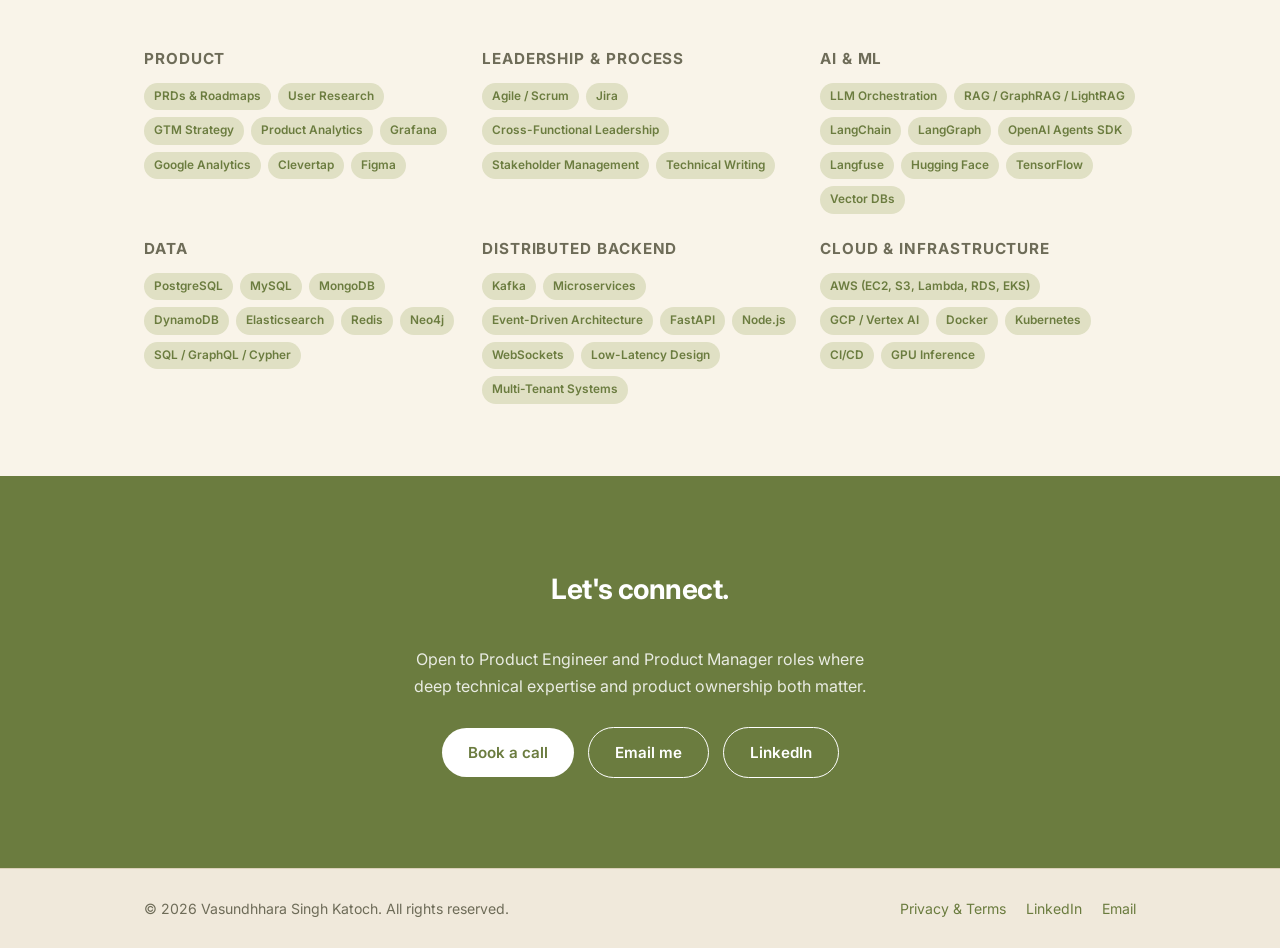
==== commit 645506fa: "Restructure homepage sections and refine sticky-note styling - Move Skills below Events; fold Second" ====
--- a/index.html
+++ b/index.html
@@ -25,11 +25,10 @@
       <a href="#education">Education</a>
       <a href="#projects">Projects</a>
       <a href="#deep-dives">Deep Dives</a>
-      <a href="#skills">Skills</a>
       <a href="#writing">Writing</a>
       <a href="#open-source">Open Source</a>
-      <a href="#second-brain">Second Brain</a>
       <a href="#conferences">Events</a>
+      <a href="#skills">Skills</a>
       <a href="#contact">Contact</a>
       <button class="theme-btn" onclick="toggleTheme()" aria-label="Toggle theme">☾</button>
     </div>
@@ -136,50 +135,16 @@
       <a class="card" href="https://docs.google.com/document/d/19d410UPbCotPQ8KpzwBH2QF_FJqeE73kGZnRyM-VR3k/edit?usp=sharing" target="_blank" rel="noopener">
         <h3>Product Deep Dive: Iris</h3>
         <p>A full product analysis of Iris — the what and why of unifying two legacy products into one modern workspace: product rationale, user impact, and platform strategy.</p>
-        <div class="tags"><span class="tag">Product Analysis</span><span class="tag">Platform Strategy</span><span class="tag">Google Doc</span></div>
       </a>
       <a class="card" href="https://docs.google.com/document/d/1PyBrMT-8jbcuGfkx-lRpr9vtjwFrfyXEucEpsLO-NW4/edit?tab=t.ugmuxxxdyump" target="_blank" rel="noopener">
         <h3>Aperture Architecture — V1</h3>
         <p>An architecture design doc working through a bulk-processing pipeline — payload constraints, Lambda invocation limits, and the trade-offs behind moving bytes out of the request path.</p>
-        <div class="tags"><span class="tag">System Design</span><span class="tag">Architecture Doc</span><span class="tag">Google Doc</span></div>
       </a>
     </div>
   </div>
 </section>
 
-<section id="skills">
-  <div class="container">
-    <h2>Skills</h2>
-    <div class="skills-grid">
-      <div class="skill-group">
-        <h3>Product</h3>
-        <div class="tags"><span class="tag">PRDs &amp; Roadmaps</span><span class="tag">User Research</span><span class="tag">GTM Strategy</span><span class="tag">Product Analytics</span><span class="tag">Grafana</span><span class="tag">Google Analytics</span><span class="tag">Clevertap</span><span class="tag">Figma</span></div>
-      </div>
-      <div class="skill-group">
-        <h3>Leadership &amp; Process</h3>
-        <div class="tags"><span class="tag">Agile / Scrum</span><span class="tag">Jira</span><span class="tag">Cross-Functional Leadership</span><span class="tag">Stakeholder Management</span><span class="tag">Technical Writing</span></div>
-      </div>
-      <div class="skill-group">
-        <h3>AI &amp; ML</h3>
-        <div class="tags"><span class="tag">LLM Orchestration</span><span class="tag">RAG / GraphRAG / LightRAG</span><span class="tag">LangChain</span><span class="tag">LangGraph</span><span class="tag">OpenAI Agents SDK</span><span class="tag">Langfuse</span><span class="tag">Hugging Face</span><span class="tag">TensorFlow</span><span class="tag">Vector DBs</span></div>
-      </div>
-      <div class="skill-group">
-        <h3>Data</h3>
-        <div class="tags"><span class="tag">PostgreSQL</span><span class="tag">MySQL</span><span class="tag">MongoDB</span><span class="tag">DynamoDB</span><span class="tag">Elasticsearch</span><span class="tag">Redis</span><span class="tag">Neo4j</span><span class="tag">SQL / GraphQL / Cypher</span></div>
-      </div>
-      <div class="skill-group">
-        <h3>Distributed Backend</h3>
-        <div class="tags"><span class="tag">Kafka</span><span class="tag">Microservices</span><span class="tag">Event-Driven Architecture</span><span class="tag">FastAPI</span><span class="tag">Node.js</span><span class="tag">WebSockets</span><span class="tag">Low-Latency Design</span><span class="tag">Multi-Tenant Systems</span></div>
-      </div>
-      <div class="skill-group">
-        <h3>Cloud &amp; Infrastructure</h3>
-        <div class="tags"><span class="tag">AWS (EC2, S3, Lambda, RDS, EKS)</span><span class="tag">GCP / Vertex AI</span><span class="tag">Docker</span><span class="tag">Kubernetes</span><span class="tag">CI/CD</span><span class="tag">GPU Inference</span></div>
-      </div>
-    </div>
-  </div>
-</section>
-
-<section id="writing" class="section-alt">
+<section id="writing">
   <div class="container">
     <h2>Writing</h2>
     <div class="card-grid">
@@ -203,11 +168,15 @@
         <h3>"The LLM Is One Component": An Anatomy of Everything Around the Model</h3>
         <p>Reading LibreChat's system design as a 13-layer blueprint — why almost all the hard engineering in a production chatbot lives around the model, not in it.</p>
       </a>
-    </div>
-  </div>
-</section>
-
-<section id="open-source">
+      <a class="card" href="https://app.notion.com/p/Second-Brain-3a98e9fc78e98041b795ec202689d3e8" target="_blank" rel="noopener">
+        <h3>My Second Brain</h3>
+        <p>A living Notion workspace where I document my research and thinking — AI market dynamics, enterprise ROI analysis, RAG architecture evaluation, AI-assisted system design, and more.</p>
+      </a>
+    </div>
+  </div>
+</section>
+
+<section id="open-source" class="section-alt">
   <div class="container">
     <h2>Open Source</h2>
     <div class="conf-card">
@@ -216,16 +185,11 @@
       <a class="btn" href="http://github.com/its-maestro-baby/maestro/" target="_blank" rel="noopener">View on GitHub</a>
       <a class="btn ghost" href="https://www.linkedin.com/posts/vasundhhara-katoch_claudecode-cursor-opensource-activity-7486059836946685952-kK3A?utm_source=share&utm_medium=member_desktop&rcm=ACoAACgWQ7YBfEM2SVTYWHFhkUo9qKfVu4Ybluo" target="_blank" rel="noopener">Read the announcement</a>
     </div>
-  </div>
-</section>
-
-<section id="second-brain" class="section-alt">
-  <div class="container">
-    <h2>Second Brain</h2>
+
     <div class="conf-card">
-      <h3>My Research Knowledge Base</h3>
-      <p style="margin-bottom: 18px;">A living Notion workspace where I document my research and thinking — AI market dynamics, enterprise ROI analysis, RAG architecture evaluation, AI-assisted system design, and more. It's how I turn reading and experiments into reusable engineering and product practice.</p>
-      <a class="btn" href="https://app.notion.com/p/Second-Brain-3a98e9fc78e98041b795ec202689d3e8" target="_blank" rel="noopener">Explore my Second Brain</a>
+      <h3>GraphRAG / Neo4j Issue</h3>
+      <p style="margin-bottom: 18px;">Filed an issue on an open-source GraphRAG project built on Neo4j — contributing back to the retrieval tooling I relied on while building the PKM system.</p>
+      <a class="btn ghost" href="https://www.linkedin.com/posts/vasundhhara-katoch_graphrag-neo4j-opensource-share-7490098463137755136-p6ry/" target="_blank" rel="noopener">See the post</a>
     </div>
   </div>
 </section>
@@ -303,6 +267,38 @@
   </div>
 </section>
 
+<section id="skills" class="section-alt">
+  <div class="container">
+    <h2>Skills</h2>
+    <div class="skills-grid">
+      <div class="skill-group">
+        <h3>Product</h3>
+        <div class="tags"><span class="tag">PRDs &amp; Roadmaps</span><span class="tag">User Research</span><span class="tag">GTM Strategy</span><span class="tag">Product Analytics</span><span class="tag">Grafana</span><span class="tag">Google Analytics</span><span class="tag">Clevertap</span><span class="tag">Figma</span></div>
+      </div>
+      <div class="skill-group">
+        <h3>Leadership &amp; Process</h3>
+        <div class="tags"><span class="tag">Agile / Scrum</span><span class="tag">Jira</span><span class="tag">Cross-Functional Leadership</span><span class="tag">Stakeholder Management</span><span class="tag">Technical Writing</span></div>
+      </div>
+      <div class="skill-group">
+        <h3>AI &amp; ML</h3>
+        <div class="tags"><span class="tag">LLM Orchestration</span><span class="tag">RAG / GraphRAG / LightRAG</span><span class="tag">LangChain</span><span class="tag">LangGraph</span><span class="tag">OpenAI Agents SDK</span><span class="tag">Langfuse</span><span class="tag">Hugging Face</span><span class="tag">TensorFlow</span><span class="tag">Vector DBs</span></div>
+      </div>
+      <div class="skill-group">
+        <h3>Data</h3>
+        <div class="tags"><span class="tag">PostgreSQL</span><span class="tag">MySQL</span><span class="tag">MongoDB</span><span class="tag">DynamoDB</span><span class="tag">Elasticsearch</span><span class="tag">Redis</span><span class="tag">Neo4j</span><span class="tag">SQL / GraphQL / Cypher</span></div>
+      </div>
+      <div class="skill-group">
+        <h3>Distributed Backend</h3>
+        <div class="tags"><span class="tag">Kafka</span><span class="tag">Microservices</span><span class="tag">Event-Driven Architecture</span><span class="tag">FastAPI</span><span class="tag">Node.js</span><span class="tag">WebSockets</span><span class="tag">Low-Latency Design</span><span class="tag">Multi-Tenant Systems</span></div>
+      </div>
+      <div class="skill-group">
+        <h3>Cloud &amp; Infrastructure</h3>
+        <div class="tags"><span class="tag">AWS (EC2, S3, Lambda, RDS, EKS)</span><span class="tag">GCP / Vertex AI</span><span class="tag">Docker</span><span class="tag">Kubernetes</span><span class="tag">CI/CD</span><span class="tag">GPU Inference</span></div>
+      </div>
+    </div>
+  </div>
+</section>
+
 <section id="contact" class="contact">
   <div class="container">
     <h2>Let's connect.</h2>
--- a/assets/style.css
+++ b/assets/style.css
@@ -237,11 +237,12 @@
 
 /* ---- Sticky note ---- */
 .sticky-note {
+  position: relative;
   max-width: 220px;
   margin: 18px auto 0;
   padding: 16px 18px;
-  background: #f7e08a;
-  color: #4a3a06;
+  background: #cfd28c;
+  color: #3d3a14;
   font-family: var(--font-voice, "Inter", sans-serif);
   font-size: 0.92rem;
   line-height: 1.5;
@@ -249,36 +250,50 @@
   box-shadow: 2px 3px 8px rgba(0, 0, 0, 0.15);
   transform: rotate(-3deg);
 }
+.sticky-note::before {
+  content: "";
+  position: absolute;
+  top: -16px;
+  left: 18px;
+  width: 24px;
+  height: 38px;
+  background-image: url("data:image/svg+xml,%3Csvg xmlns='http://www.w3.org/2000/svg' viewBox='0 0 24 24' fill='none' stroke='%23767672' stroke-width='2.4' stroke-linecap='round' stroke-linejoin='round'%3E%3Cpath d='M21.44 11.05l-9.19 9.19a6 6 0 0 1-8.49-8.49l9.19-9.19a4 4 0 0 1 5.66 5.66l-9.2 9.19a2 2 0 0 1-2.83-2.83l8.49-8.48'/%3E%3C/svg%3E");
+  background-repeat: no-repeat;
+  background-size: contain;
+  transform: rotate(-10deg);
+  filter: drop-shadow(1px 2px 1px rgba(0, 0, 0, 0.25));
+  pointer-events: none;
+}
 [data-theme="dark"] .sticky-note {
-  background: #d9bf5c;
-  color: #33280a;
+  background: #9a9c5e;
+  color: #24220a;
 }
 
 /* ---- Sticky note cards (homepage only) ---- */
 .sticky-page .card,
 .sticky-page .conf-card {
-  background: #c5d9a0;
+  background: #cfd28c;
   border: none;
   border-radius: 3px;
   box-shadow: 3px 4px 10px rgba(0, 0, 0, 0.16);
-  color: #33430f;
+  color: #3d3a14;
 }
 .sticky-page .card h3,
 .sticky-page .conf-card h3 {
-  color: #263408;
+  color: #2b2708;
 }
 .sticky-page .card p,
 .sticky-page .conf-card p {
-  color: #3f5312;
+  color: #55501f;
 }
 .sticky-page .card .tag {
   background: rgba(0, 0, 0, 0.08);
-  color: #33430f;
+  color: #3d3a14;
 }
 .sticky-page .card .impact-link,
 .sticky-page .card-links a,
 .sticky-page .conf-card a:not(.btn) {
-  color: #385307;
+  color: #5c5710;
   font-weight: 700;
 }
 .sticky-page .card-links {
@@ -301,16 +316,16 @@
 }
 [data-theme="dark"] .sticky-page .card,
 [data-theme="dark"] .sticky-page .conf-card {
-  background: #94ab6c;
-  color: #212e08;
+  background: #9a9c5e;
+  color: #24220a;
 }
 [data-theme="dark"] .sticky-page .card h3,
 [data-theme="dark"] .sticky-page .conf-card h3 {
-  color: #1a2306;
+  color: #1c1804;
 }
 [data-theme="dark"] .sticky-page .card p,
 [data-theme="dark"] .sticky-page .conf-card p {
-  color: #2c3a0c;
+  color: #34300f;
 }
 
 /* ---- Keep Events carousel as a normal card, not a sticky note ---- */
@@ -323,3 +338,54 @@
 }
 .sticky-page #conferences .conf-card h3 { color: var(--text); }
 .sticky-page #conferences .conf-card p { color: var(--text-muted); }
+
+/* ---- Paperclip on sticky notes ---- */
+.sticky-page .card,
+.sticky-page .conf-card {
+  position: relative;
+  overflow: visible;
+}
+.sticky-page .card::before,
+.sticky-page .conf-card::before {
+  content: "";
+  position: absolute;
+  top: -16px;
+  left: 18px;
+  width: 24px;
+  height: 38px;
+  background-image: url("data:image/svg+xml,%3Csvg xmlns='http://www.w3.org/2000/svg' viewBox='0 0 24 24' fill='none' stroke='%23767672' stroke-width='2.4' stroke-linecap='round' stroke-linejoin='round'%3E%3Cpath d='M21.44 11.05l-9.19 9.19a6 6 0 0 1-8.49-8.49l9.19-9.19a4 4 0 0 1 5.66 5.66l-9.2 9.19a2 2 0 0 1-2.83-2.83l8.49-8.48'/%3E%3C/svg%3E");
+  background-repeat: no-repeat;
+  background-size: contain;
+  transform: rotate(-10deg);
+  filter: drop-shadow(1px 2px 1px rgba(0, 0, 0, 0.25));
+  pointer-events: none;
+  z-index: 2;
+}
+.sticky-page #conferences .conf-card::before {
+  display: none;
+}
+
+/* ---- Skills: white surface ---- */
+#skills {
+  background: var(--surface);
+}
+
+/* ---- Contact: green accent background ---- */
+#contact {
+  background: var(--accent);
+}
+#contact h2 {
+  color: #fff;
+}
+#contact p {
+  color: rgba(255, 255, 255, 0.85);
+}
+#contact .btn {
+  background: #fff;
+  color: var(--accent);
+}
+#contact .btn.ghost {
+  background: transparent;
+  color: #fff;
+  border-color: #fff;
+}
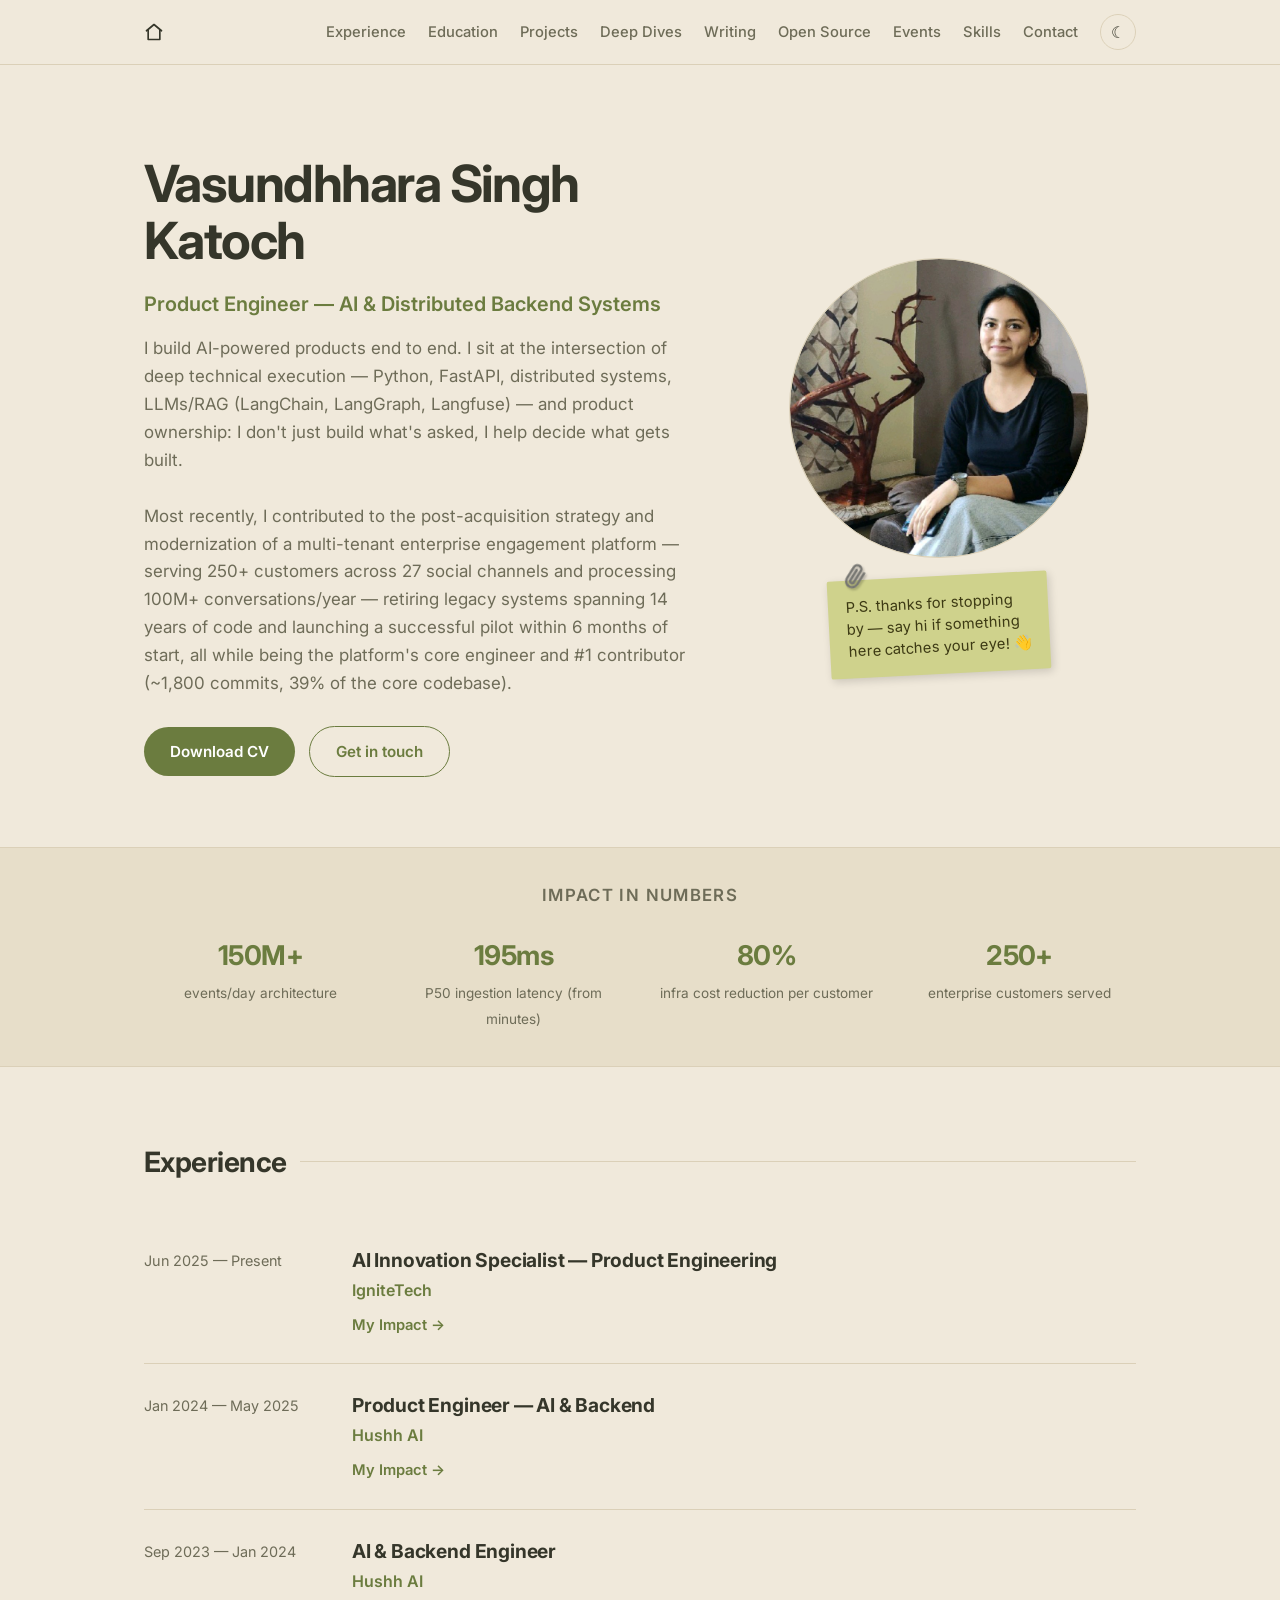
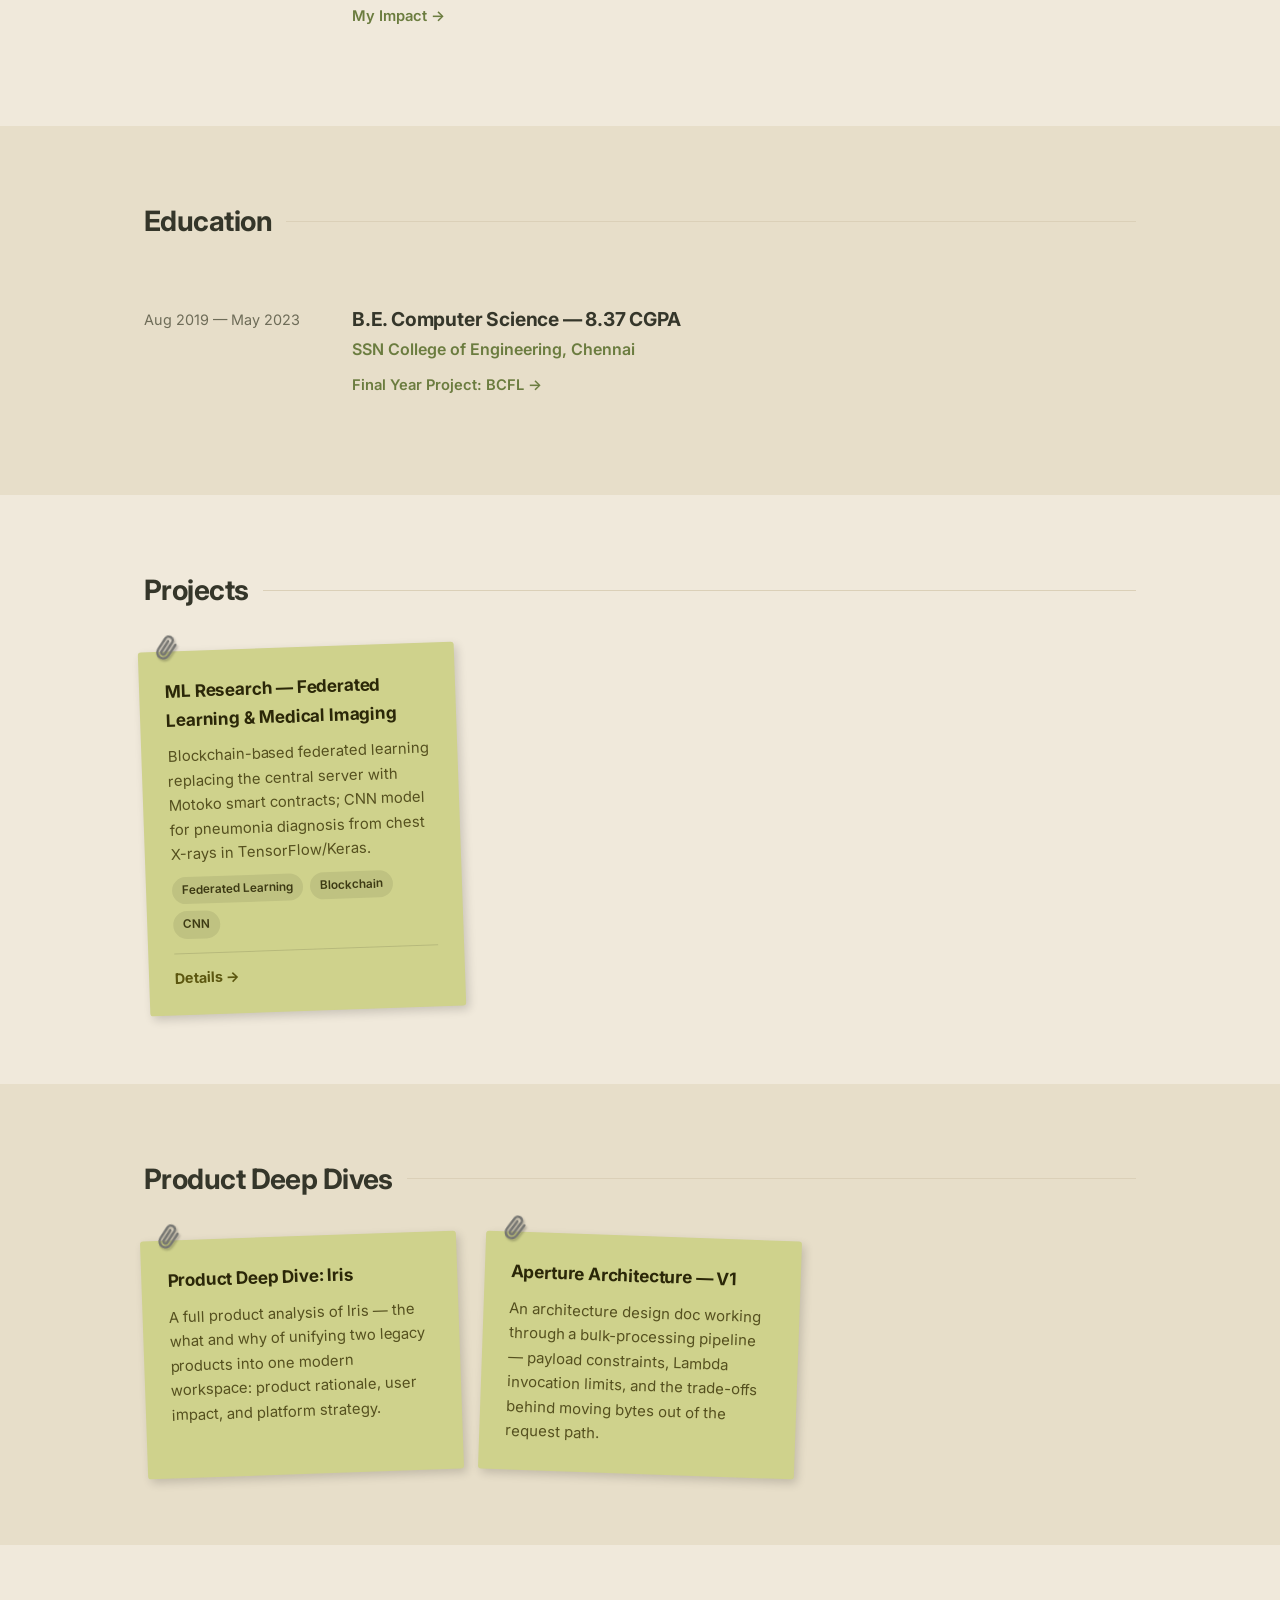
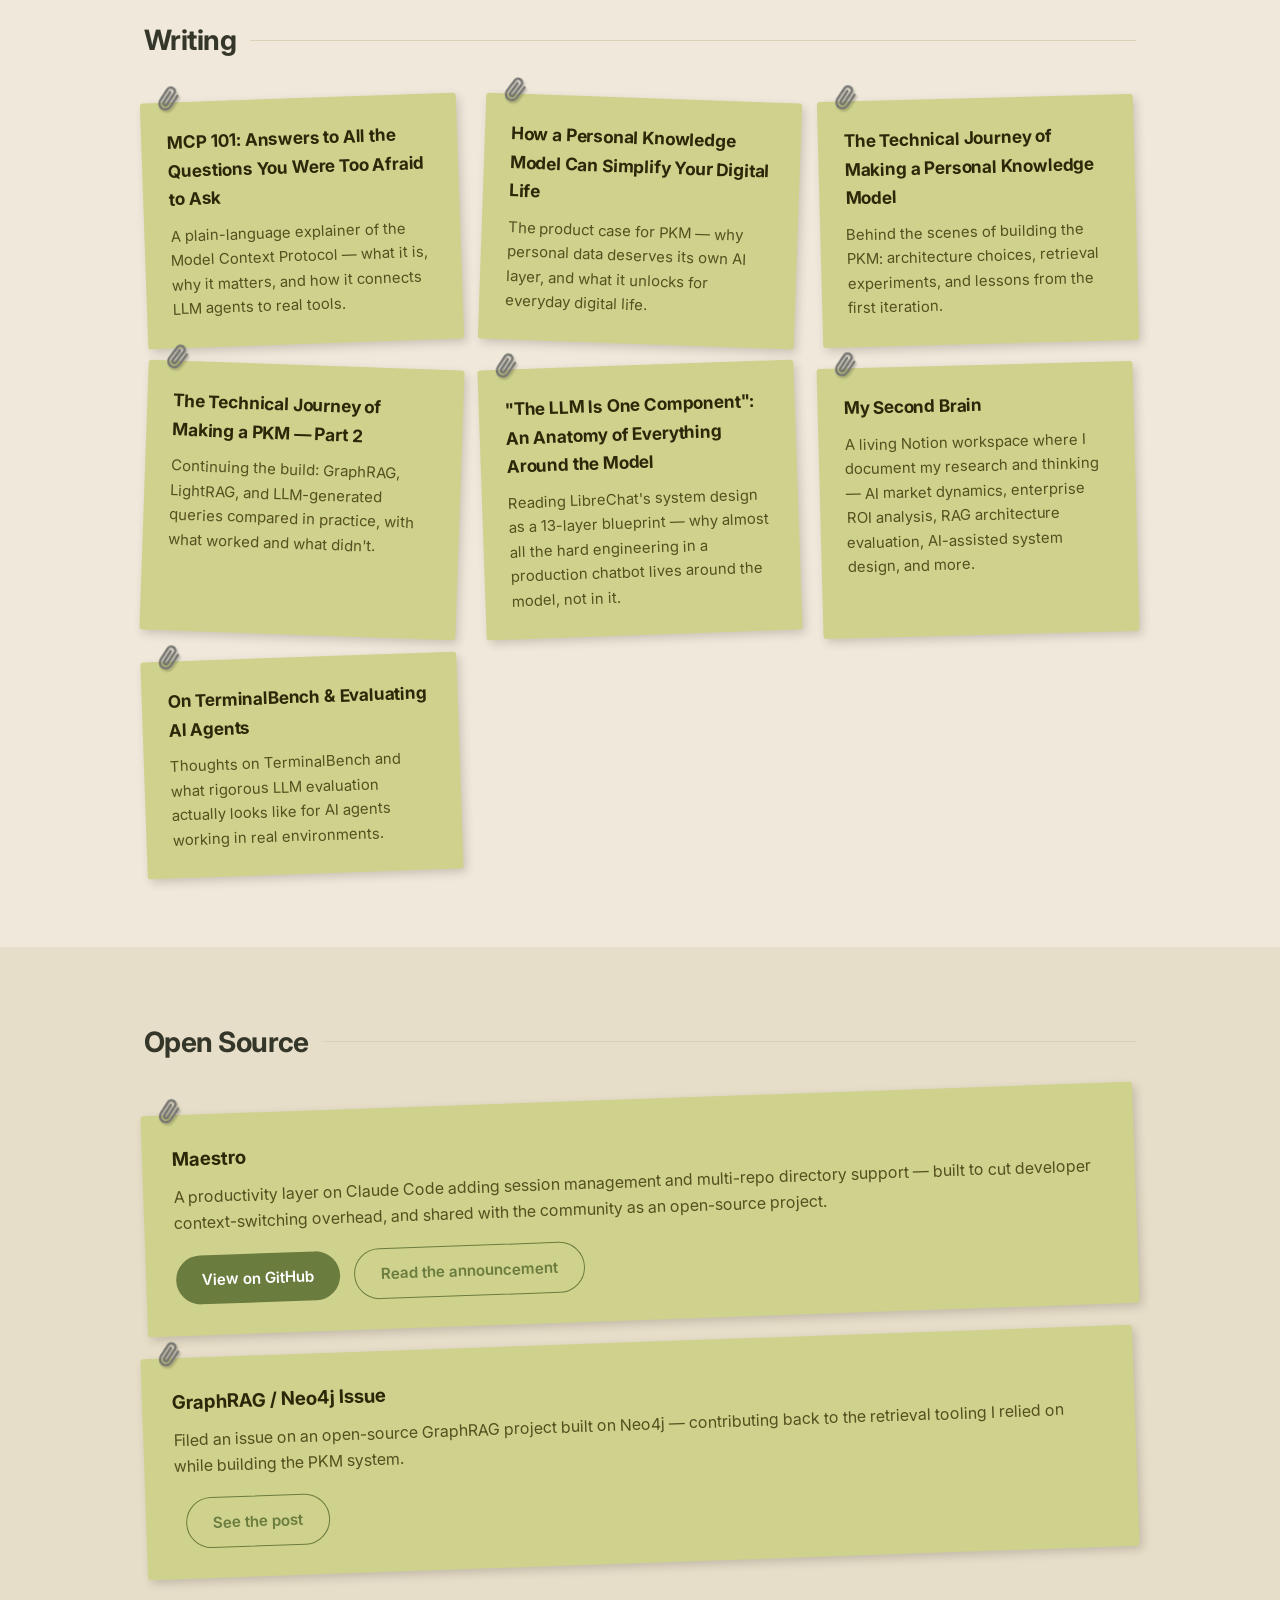
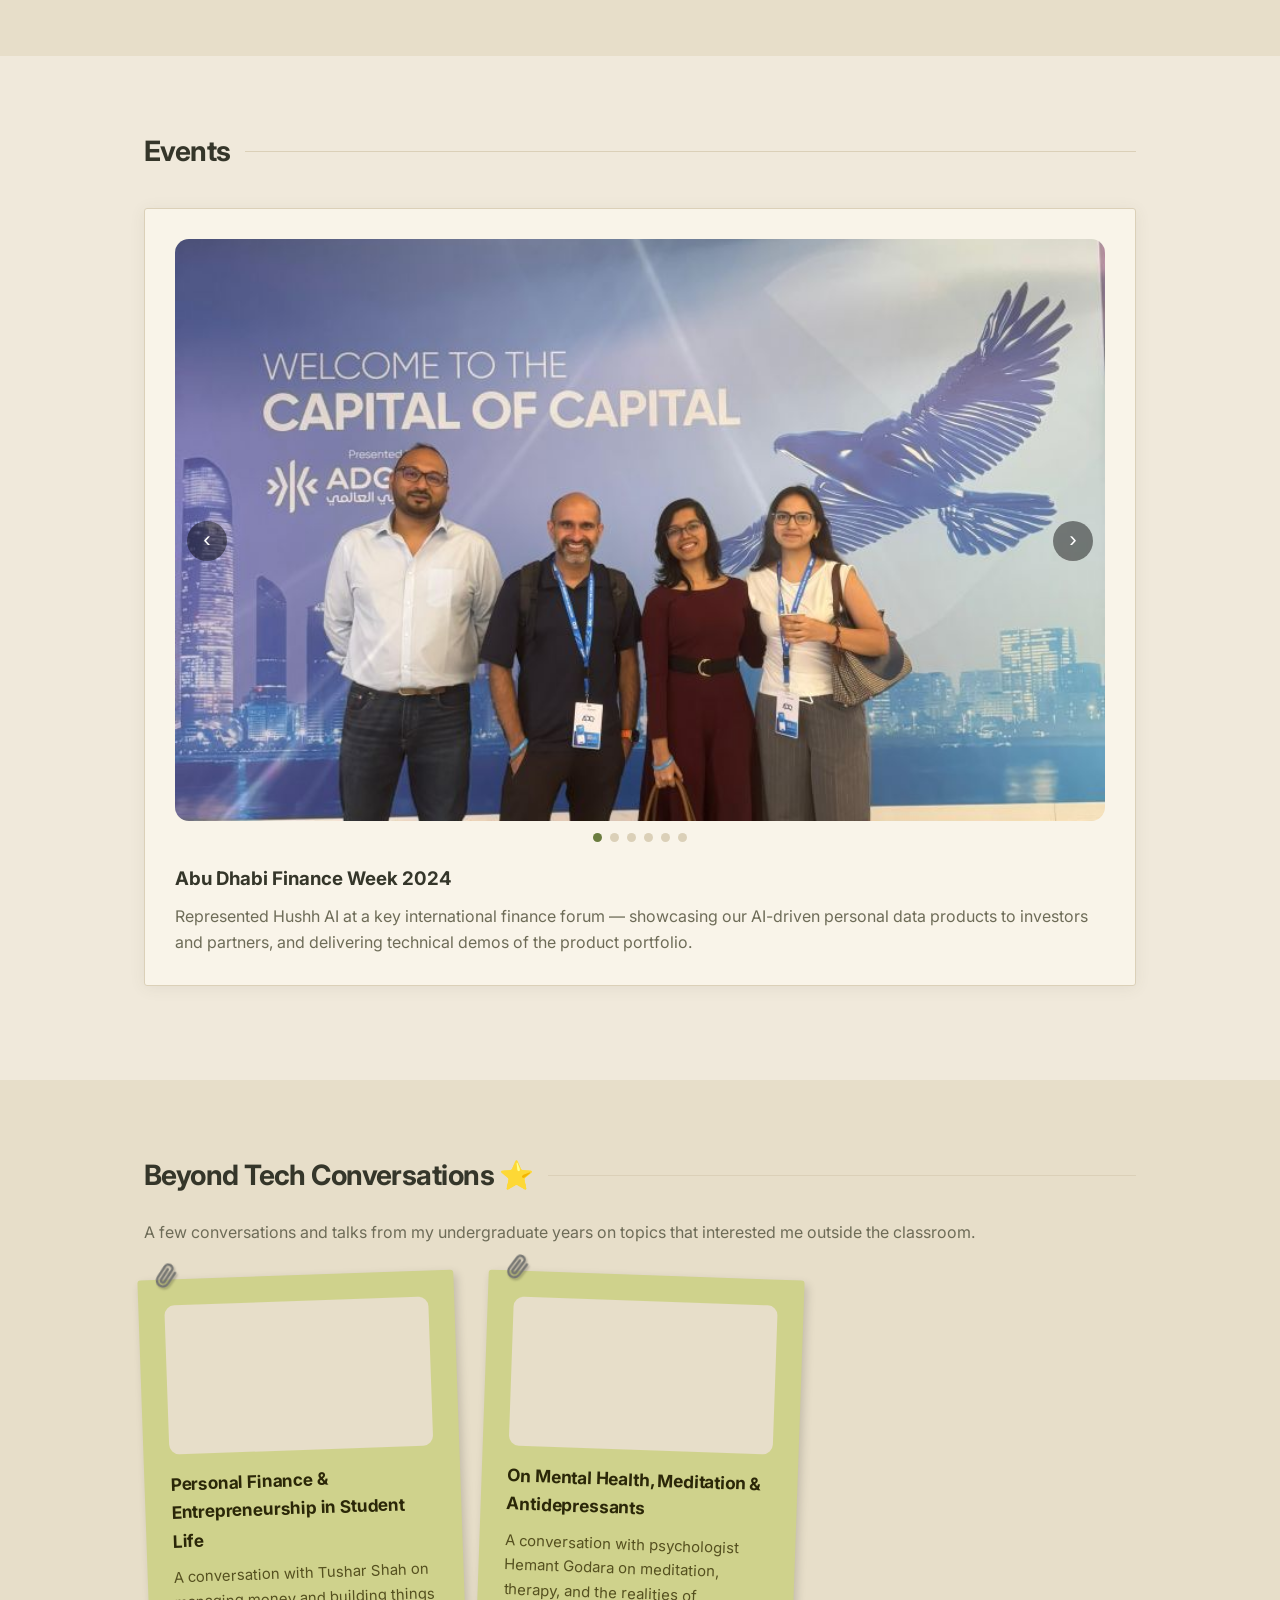
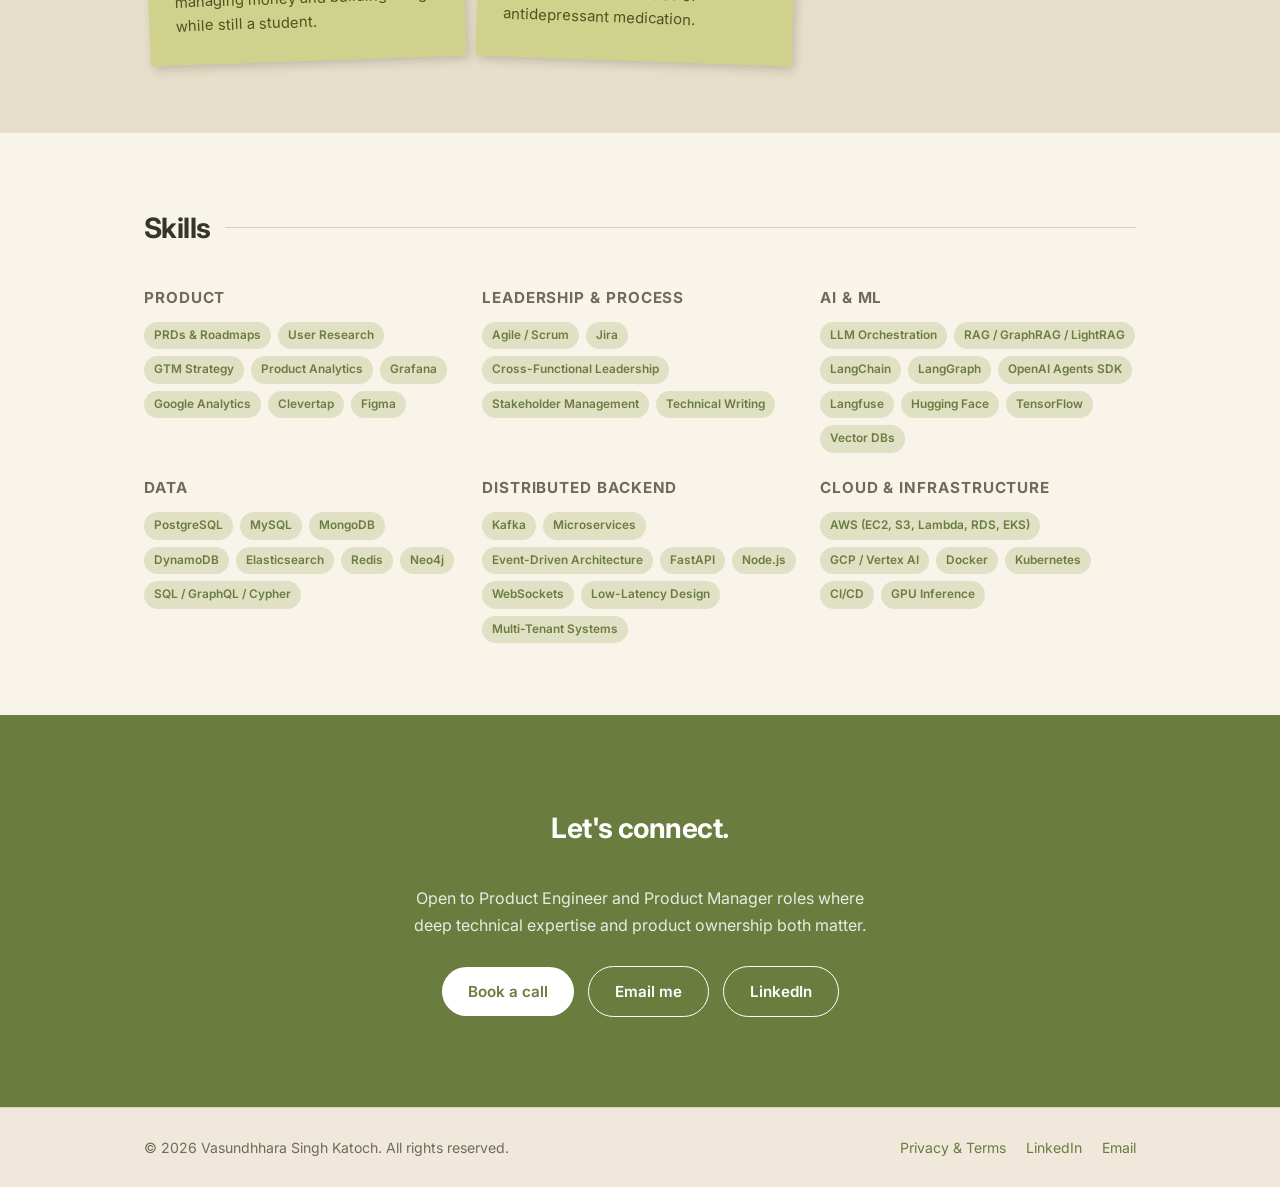
==== commit c36f914e: "Add Second Brain and TerminalBench cards to Writing section" ====
--- a/index.html
+++ b/index.html
@@ -171,6 +171,10 @@
       <a class="card" href="https://app.notion.com/p/Second-Brain-3a98e9fc78e98041b795ec202689d3e8" target="_blank" rel="noopener">
         <h3>My Second Brain</h3>
         <p>A living Notion workspace where I document my research and thinking — AI market dynamics, enterprise ROI analysis, RAG architecture evaluation, AI-assisted system design, and more.</p>
+      </a>
+      <a class="card" href="https://www.linkedin.com/posts/vasundhhara-katoch_terminalbench-aiagents-llmevaluation-share-7491426244543111168-GhA4/" target="_blank" rel="noopener">
+        <h3>On TerminalBench &amp; Evaluating AI Agents</h3>
+        <p>Thoughts on TerminalBench and what rigorous LLM evaluation actually looks like for AI agents working in real environments.</p>
       </a>
     </div>
   </div>
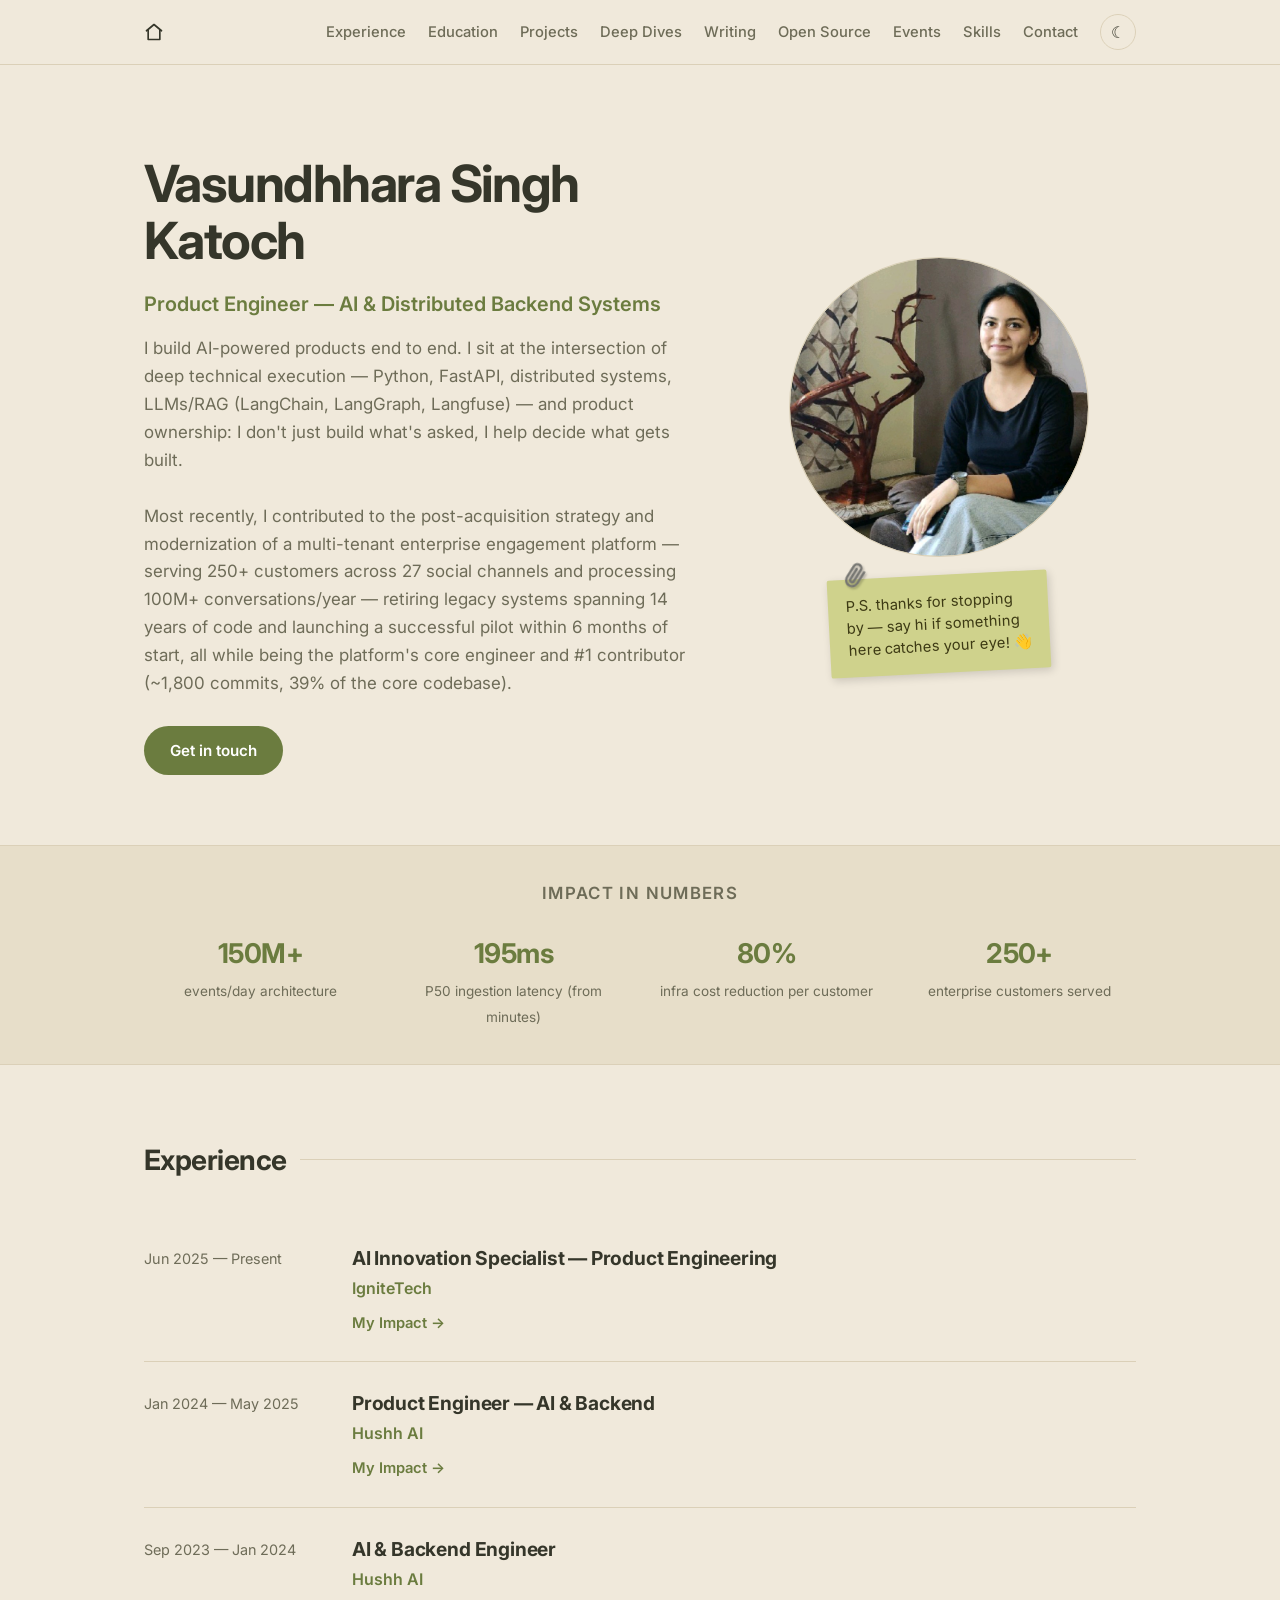
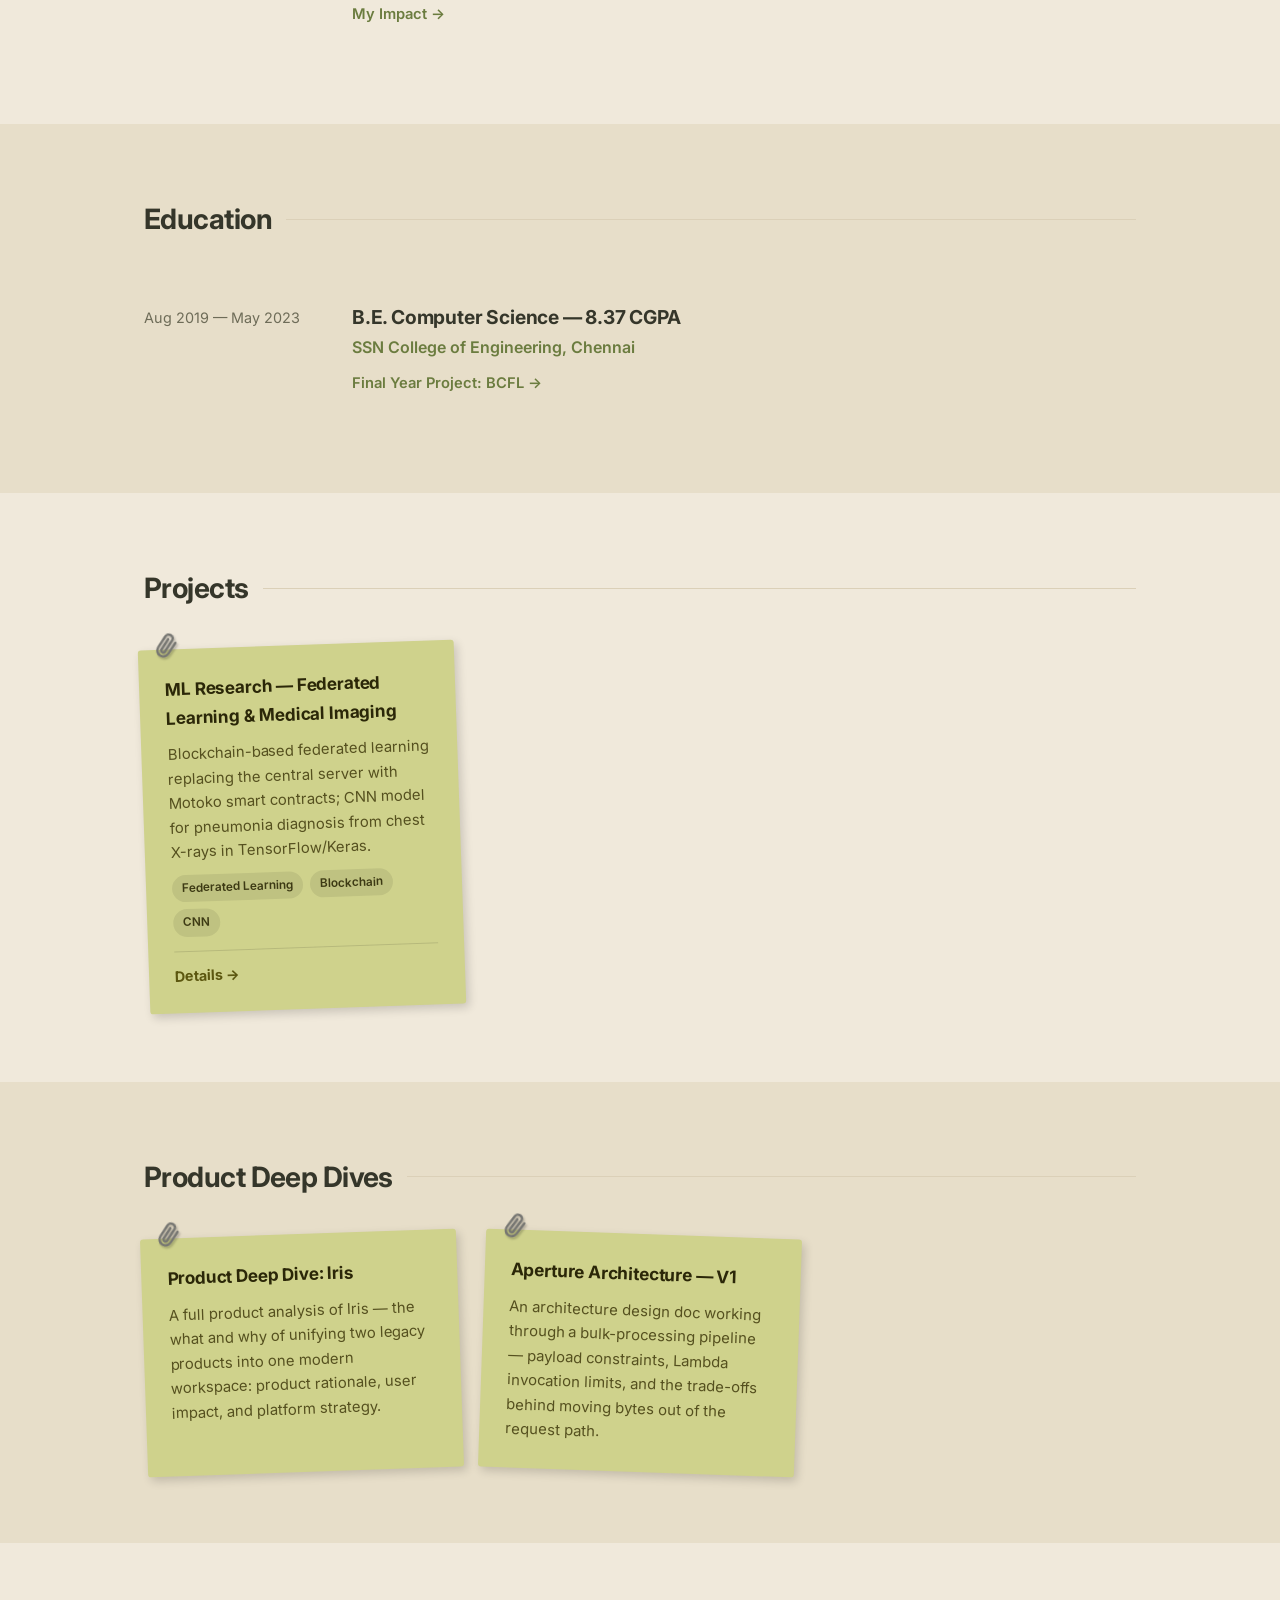
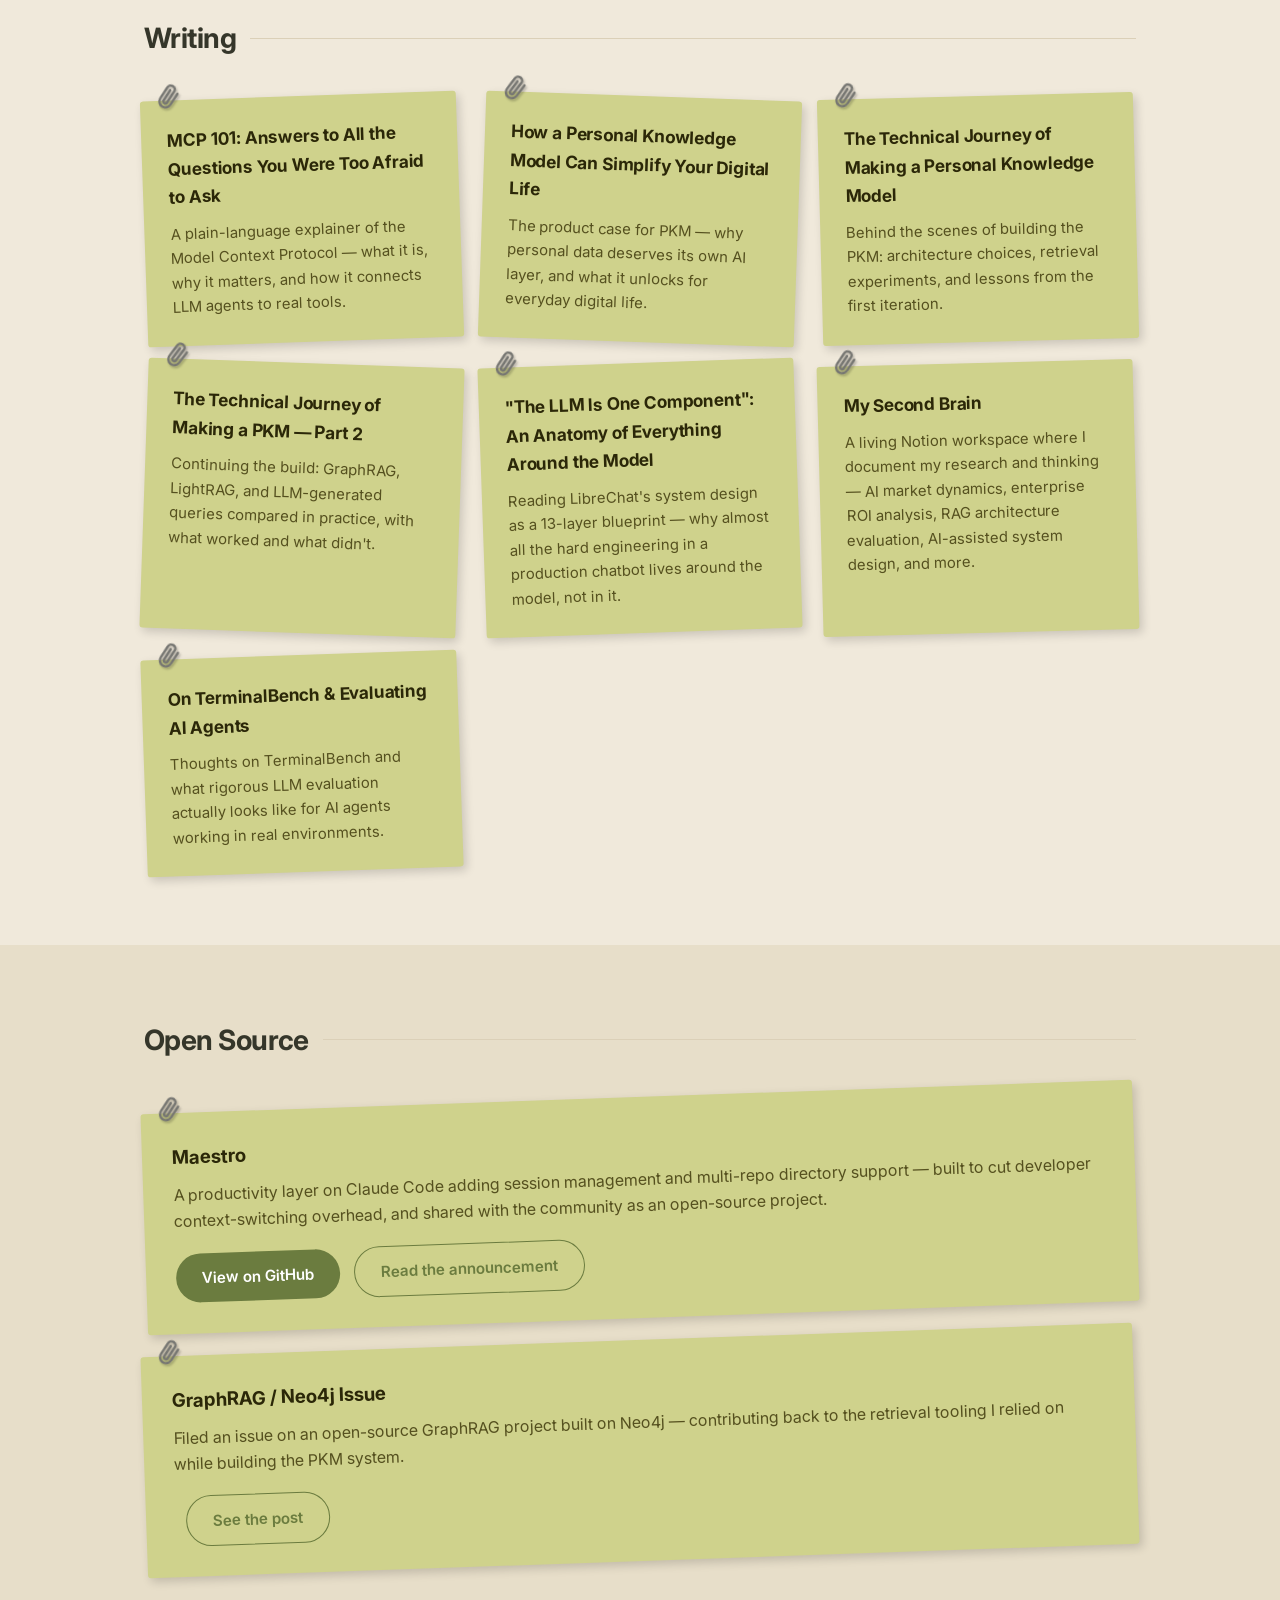
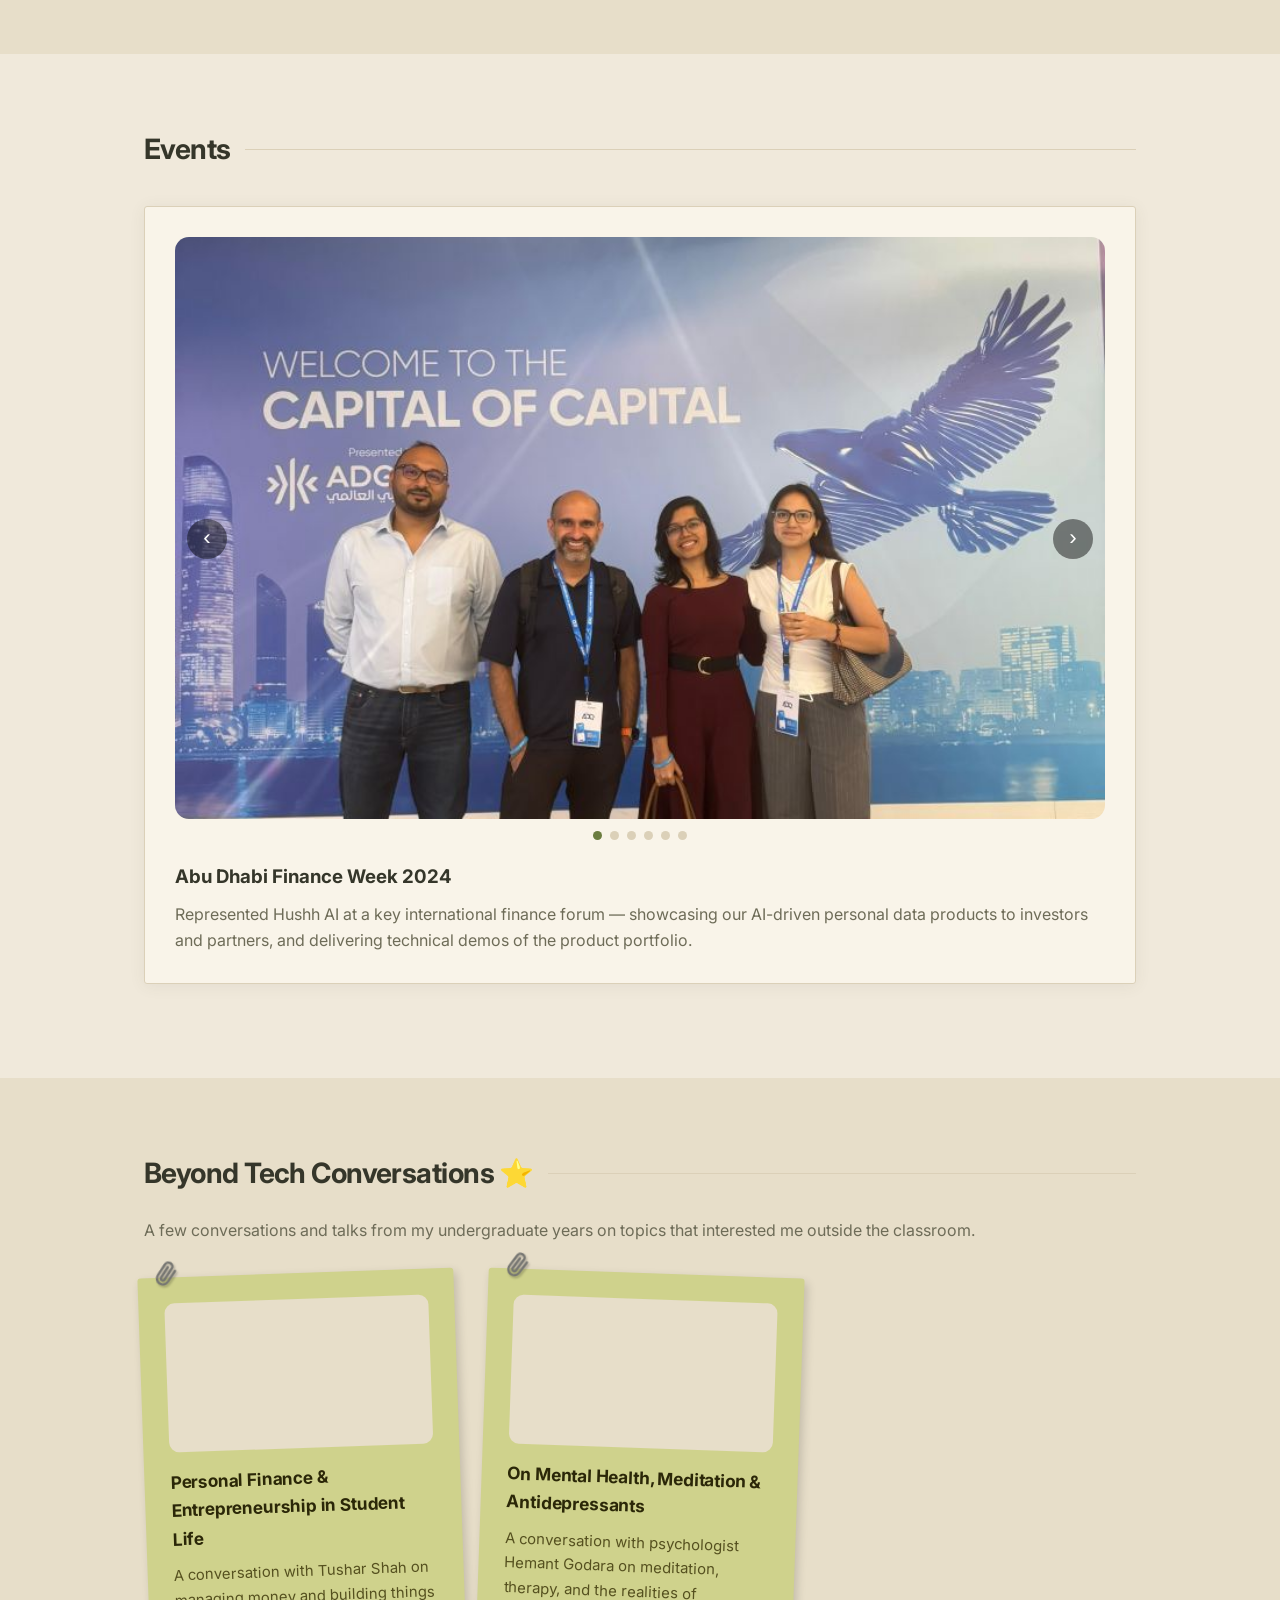
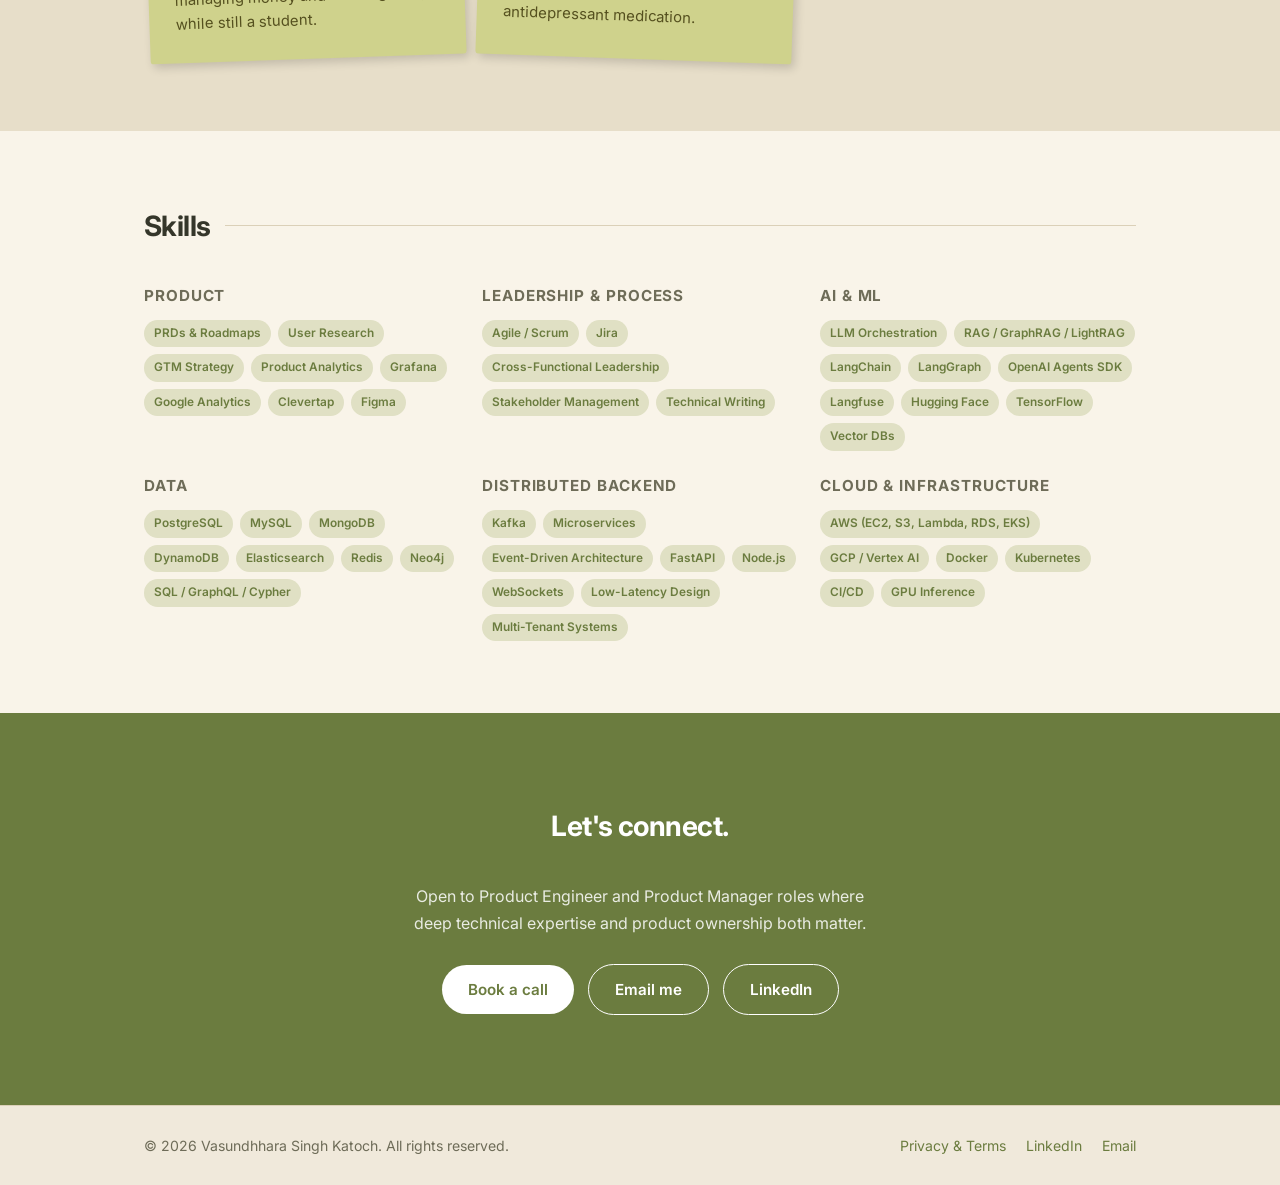
==== commit 61b14117: "Hide Download CV button from hero" ====
--- a/index.html
+++ b/index.html
@@ -42,8 +42,7 @@
       <p class="tagline">Product Engineer — AI &amp; Distributed Backend Systems</p>
       <p class="sub">I build AI-powered products end to end. I sit at the intersection of deep technical execution — Python, FastAPI, distributed systems, LLMs/RAG (LangChain, LangGraph, Langfuse) — and product ownership: I don't just build what's asked, I help decide what gets built.</p>
       <p class="sub">Most recently, I contributed to the post-acquisition strategy and modernization of a multi-tenant enterprise engagement platform — serving 250+ customers across 27 social channels and processing 100M+ conversations/year — retiring legacy systems spanning 14 years of code and launching a successful pilot within 6 months of start, all while being the platform's core engineer and #1 contributor (~1,800 commits, 39% of the core codebase).</p>
-      <a class="btn" href="VSK_CV.pdf" download>Download CV</a>
-      <a class="btn ghost" href="#contact">Get in touch</a>
+      <a class="btn" href="#contact">Get in touch</a>
     </div>
     <div>
       <div class="hero-art"><img src="assets/profile.jpg" alt="Vasundhhara Singh Katoch" /></div>
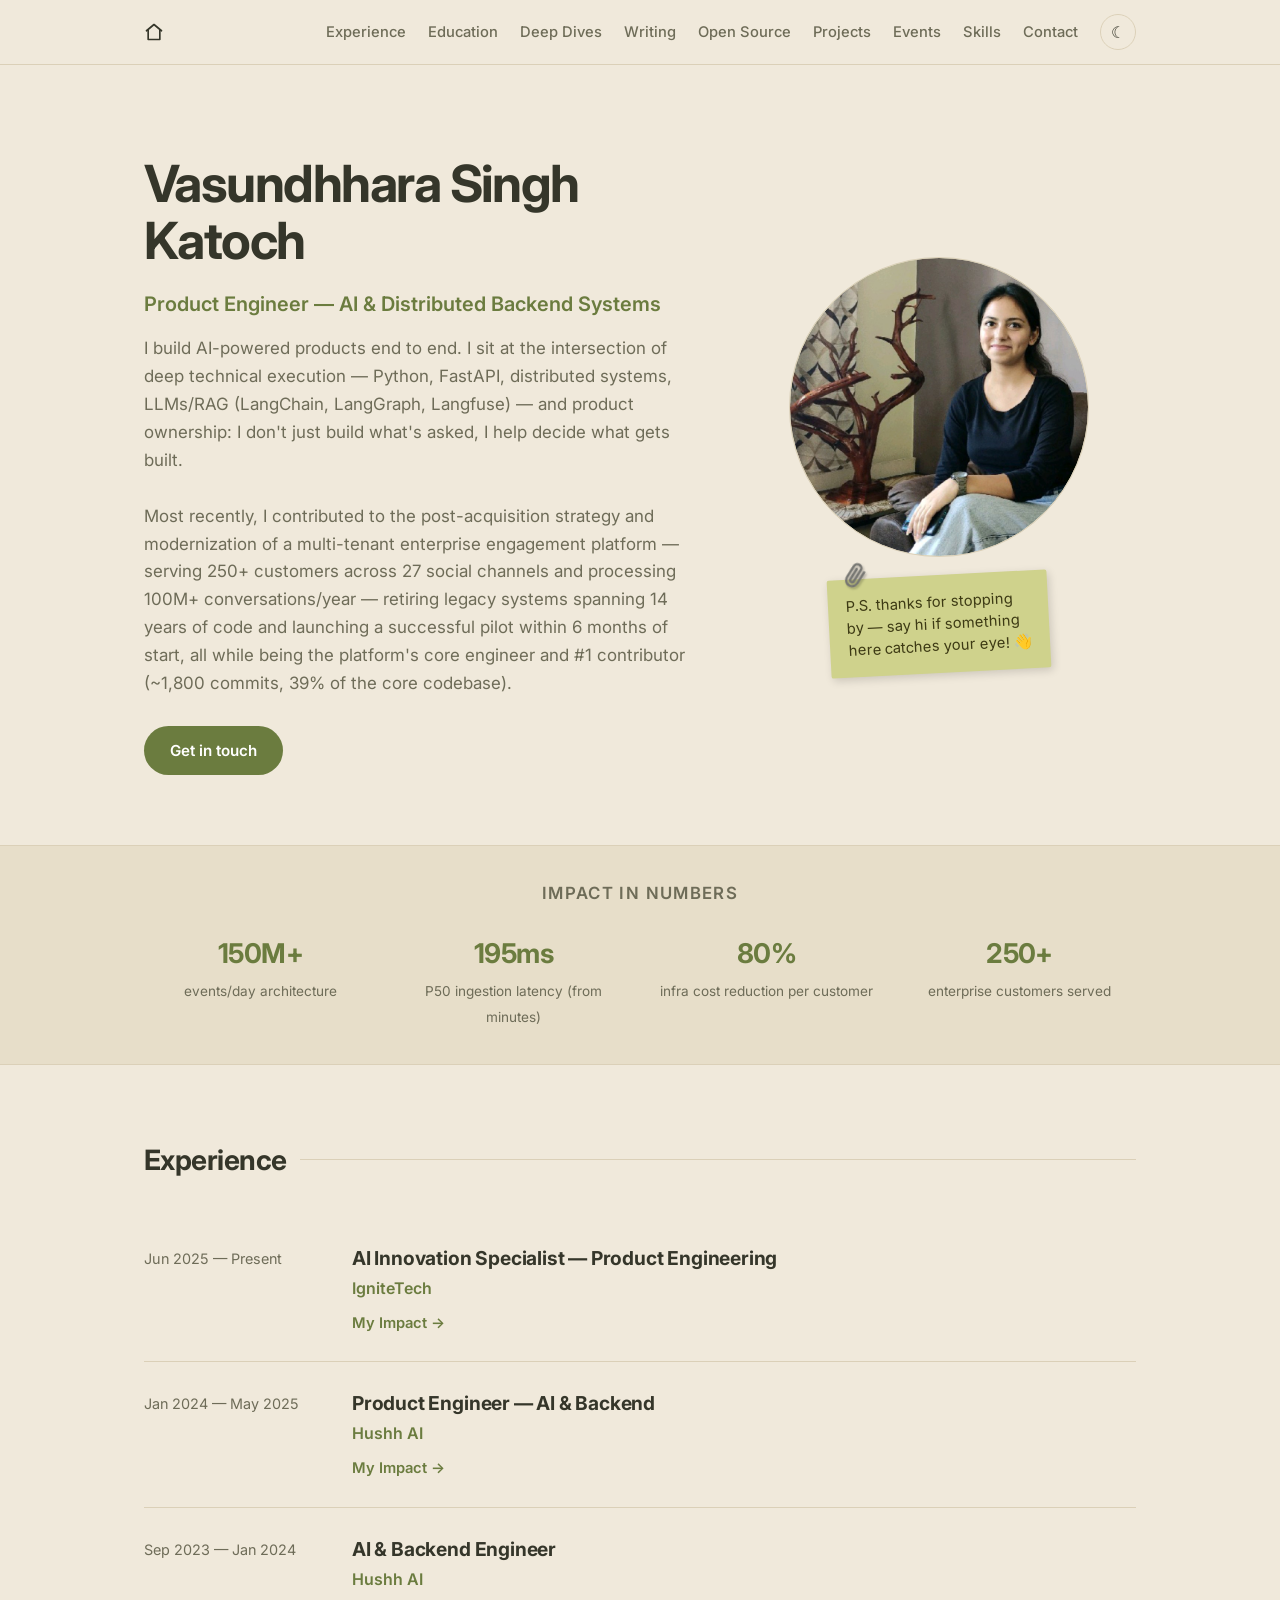
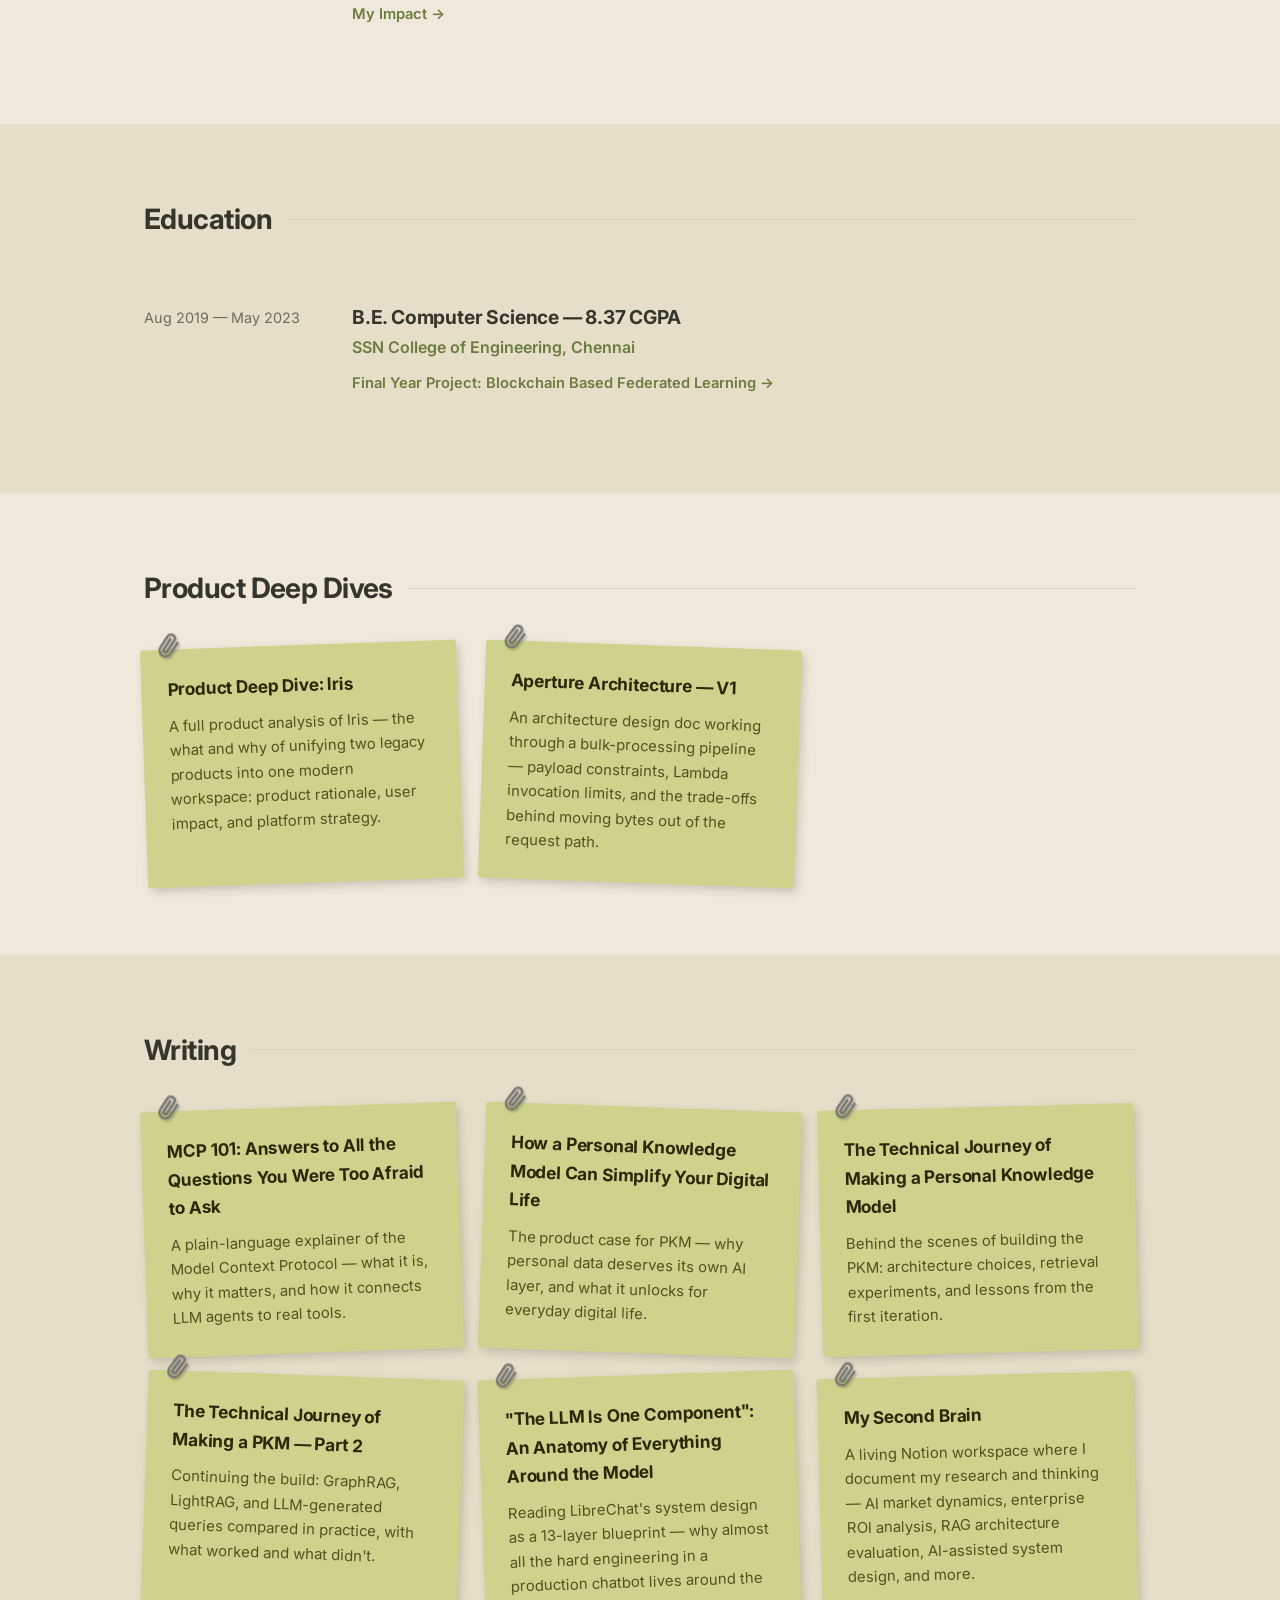
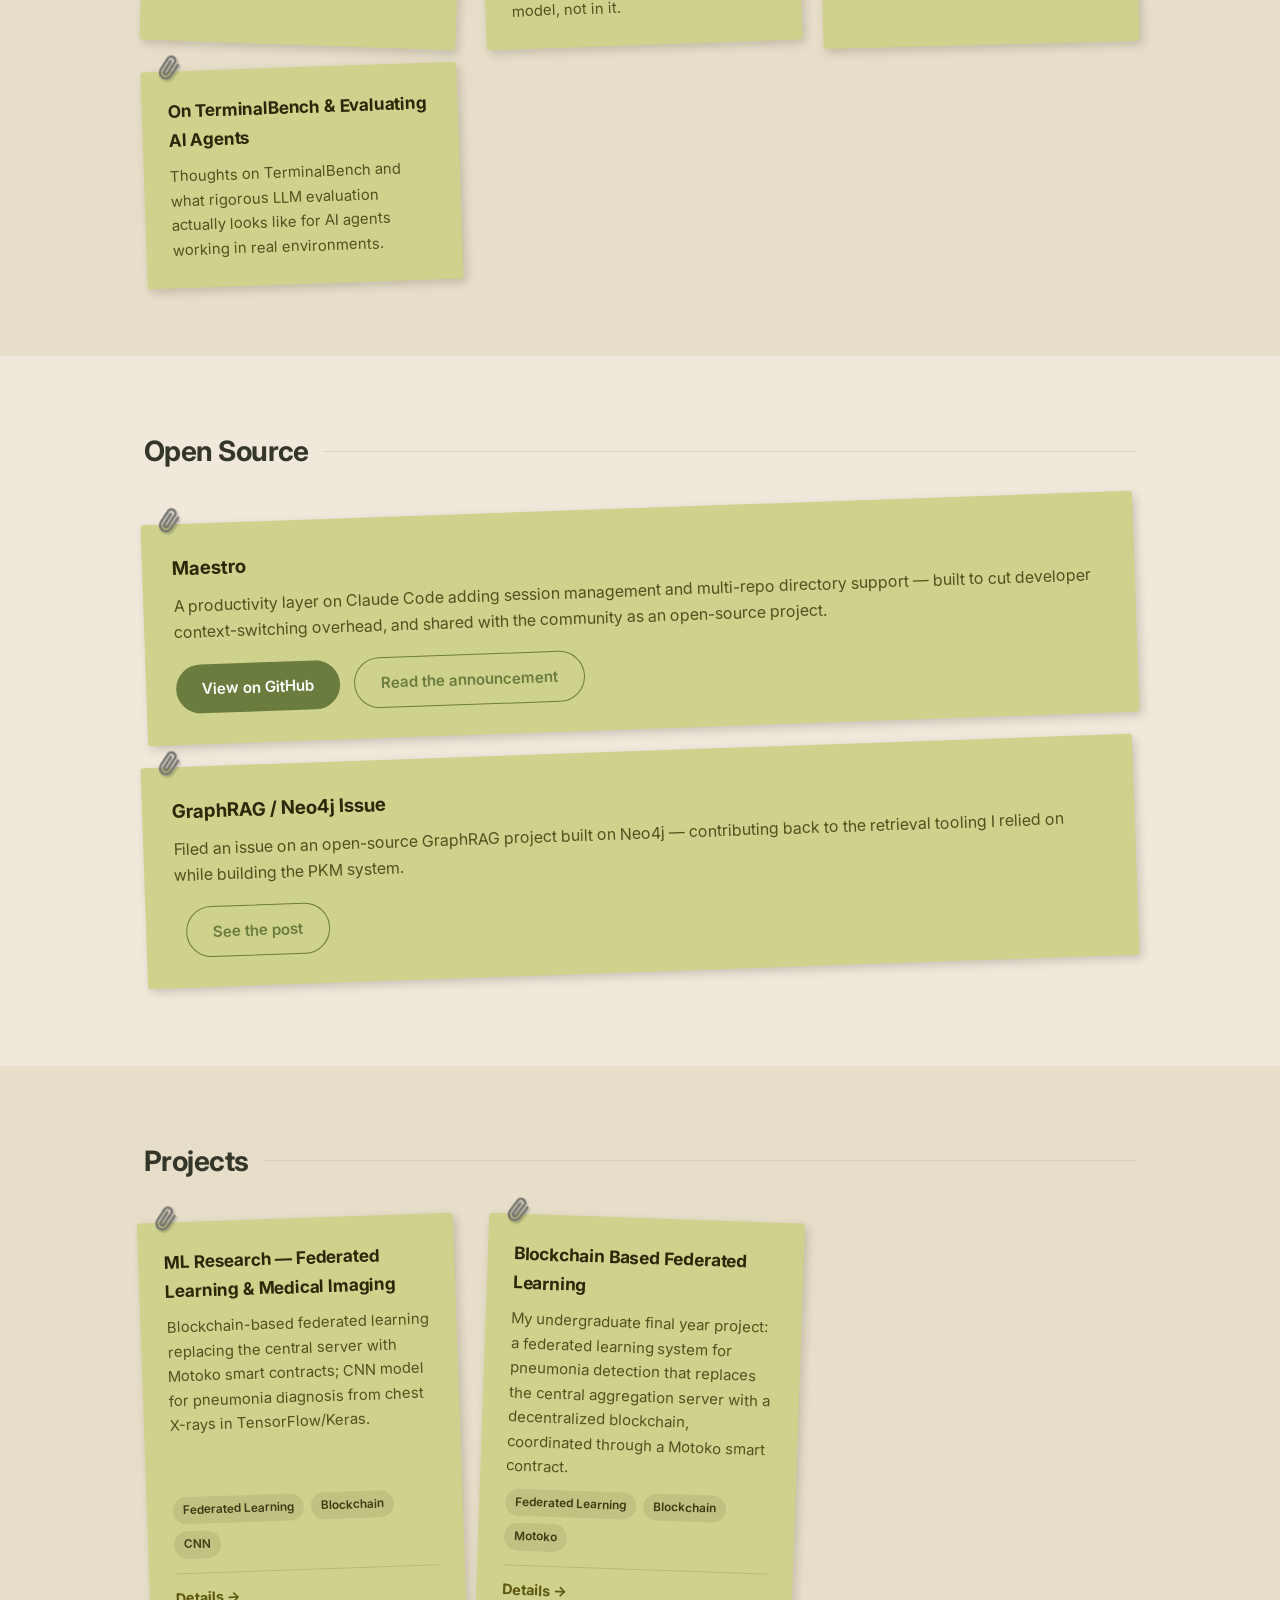
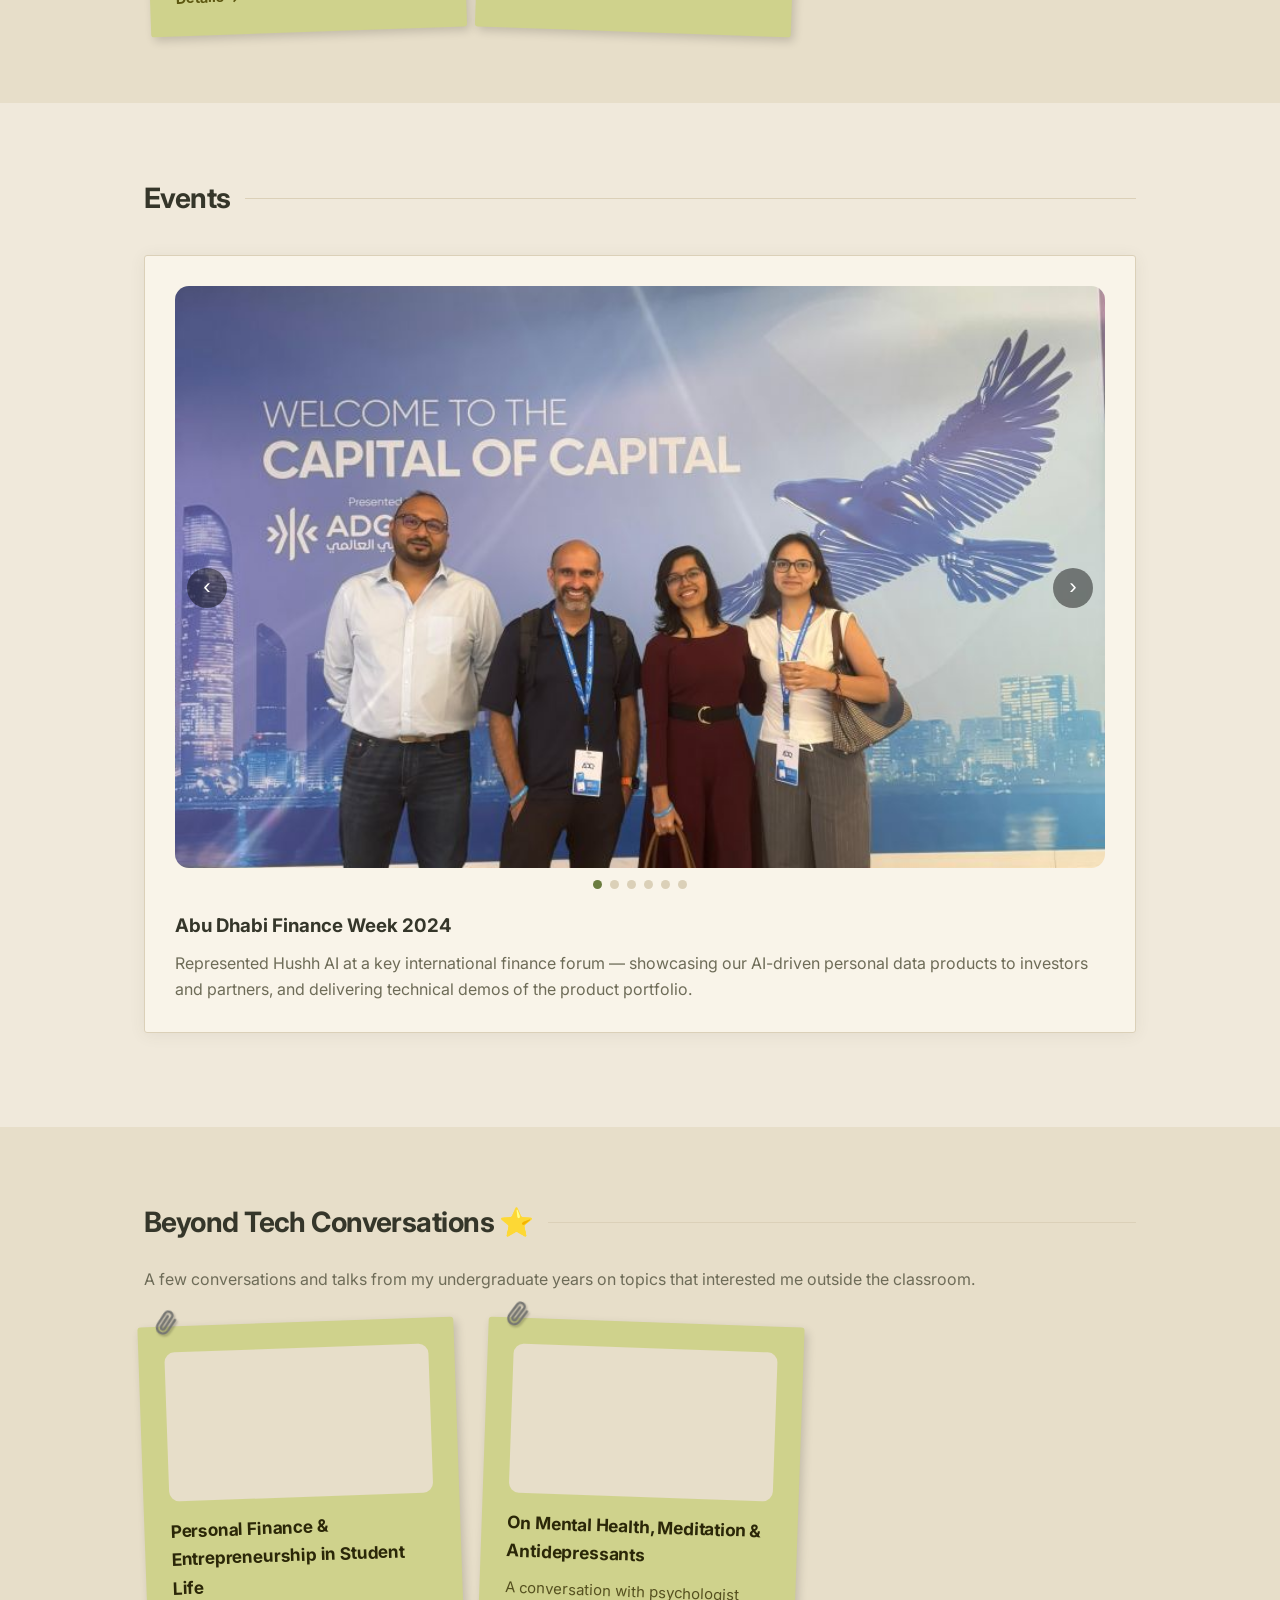
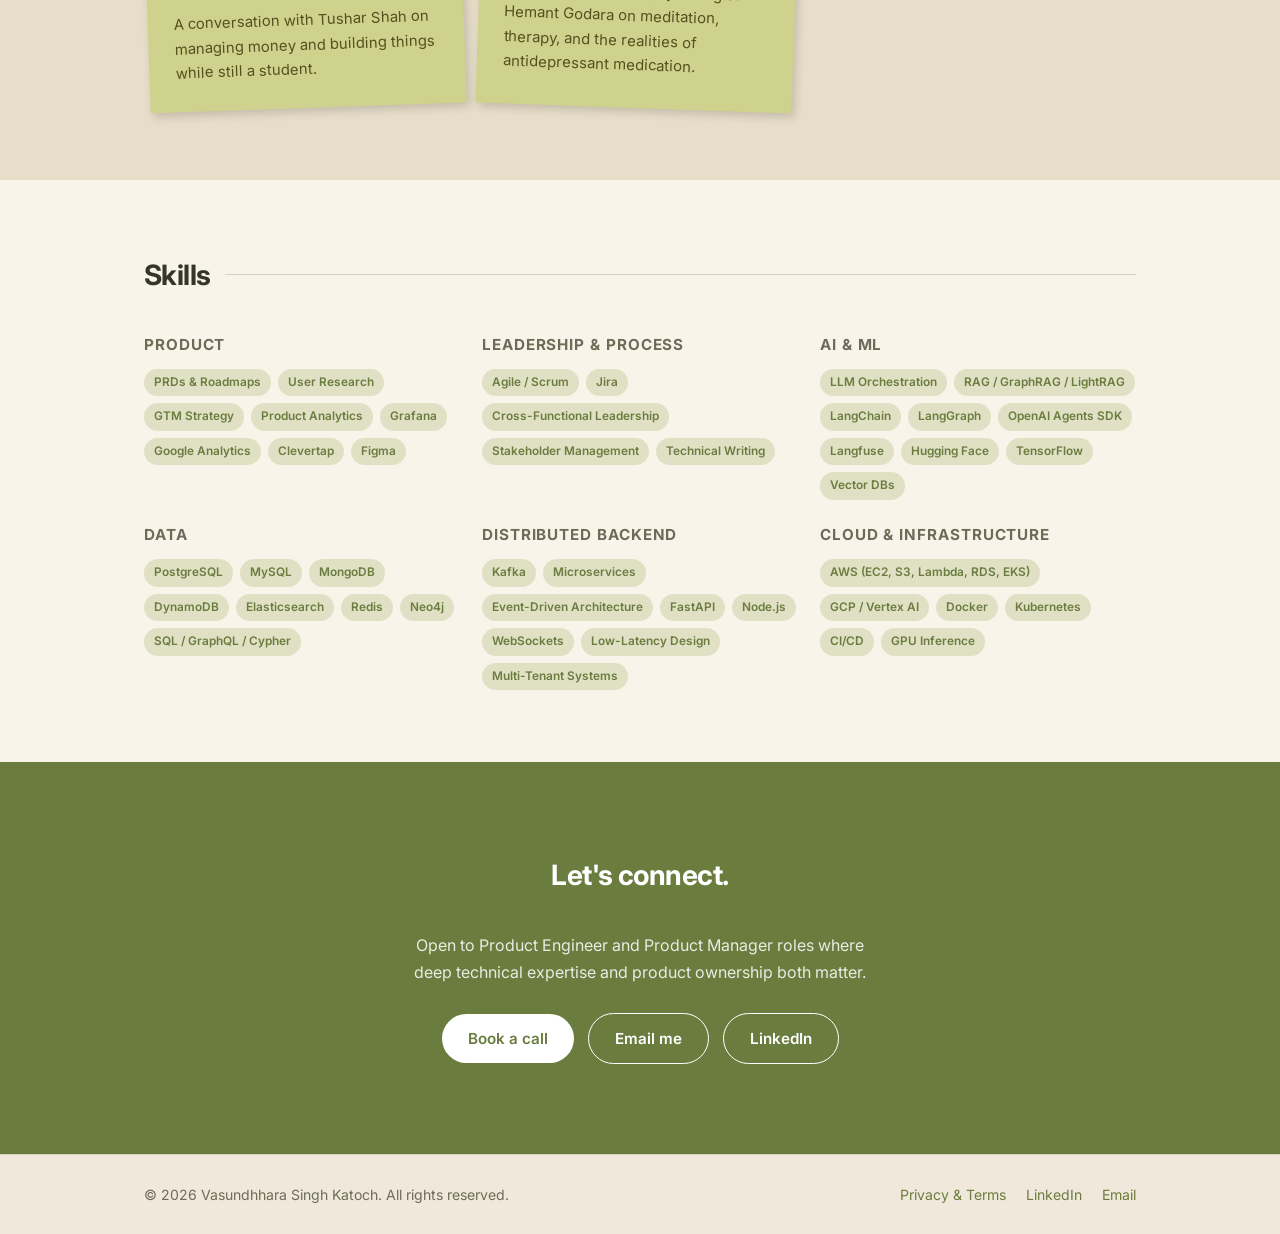
==== commit abf78b16: "Add BCFL in projects" ====
--- a/index.html
+++ b/index.html
@@ -23,10 +23,10 @@
     <div class="nav-links">
       <a href="#experience">Experience</a>
       <a href="#education">Education</a>
-      <a href="#projects">Projects</a>
       <a href="#deep-dives">Deep Dives</a>
       <a href="#writing">Writing</a>
       <a href="#open-source">Open Source</a>
+      <a href="#projects">Projects</a>
       <a href="#conferences">Events</a>
       <a href="#skills">Skills</a>
       <a href="#contact">Contact</a>
@@ -105,29 +105,13 @@
       <div>
         <h3>B.E. Computer Science — 8.37 CGPA</h3>
         <div class="org"><a href="https://www.ssn.edu.in/" target="_blank" rel="noopener">SSN College of Engineering, Chennai</a></div>
-        <a class="impact-link" href="education/bcfl.html">Final Year Project: BCFL</a>
-      </div>
-    </div>
-  </div>
-</section>
-
-<section id="projects">
-  <div class="container">
-    <h2>Projects</h2>
-    <div class="card-grid">
-
-      <div class="card">
-        <h3>ML Research — Federated Learning &amp; Medical Imaging</h3>
-        <p>Blockchain-based federated learning replacing the central server with Motoko smart contracts; CNN model for pneumonia diagnosis from chest X-rays in TensorFlow/Keras.</p>
-        <div class="tags"><span class="tag">Federated Learning</span><span class="tag">Blockchain</span><span class="tag">CNN</span></div>
-        <div class="card-links"><a href="projects/ml-research.html">Details →</a></div>
-      </div>
-
-    </div>
-  </div>
-</section>
-
-<section id="deep-dives" class="section-alt">
+        <a class="impact-link" href="education/bcfl.html">Final Year Project: Blockchain Based Federated Learning</a>
+      </div>
+    </div>
+  </div>
+</section>
+
+<section id="deep-dives">
   <div class="container">
     <h2>Product Deep Dives</h2>
     <div class="card-grid">
@@ -143,7 +127,7 @@
   </div>
 </section>
 
-<section id="writing">
+<section id="writing" class="section-alt">
   <div class="container">
     <h2>Writing</h2>
     <div class="card-grid">
@@ -179,7 +163,7 @@
   </div>
 </section>
 
-<section id="open-source" class="section-alt">
+<section id="open-source">
   <div class="container">
     <h2>Open Source</h2>
     <div class="conf-card">
@@ -193,6 +177,29 @@
       <h3>GraphRAG / Neo4j Issue</h3>
       <p style="margin-bottom: 18px;">Filed an issue on an open-source GraphRAG project built on Neo4j — contributing back to the retrieval tooling I relied on while building the PKM system.</p>
       <a class="btn ghost" href="https://www.linkedin.com/posts/vasundhhara-katoch_graphrag-neo4j-opensource-share-7490098463137755136-p6ry/" target="_blank" rel="noopener">See the post</a>
+    </div>
+  </div>
+</section>
+
+<section id="projects" class="section-alt">
+  <div class="container">
+    <h2>Projects</h2>
+    <div class="card-grid">
+
+      <div class="card">
+        <h3>ML Research — Federated Learning &amp; Medical Imaging</h3>
+        <p>Blockchain-based federated learning replacing the central server with Motoko smart contracts; CNN model for pneumonia diagnosis from chest X-rays in TensorFlow/Keras.</p>
+        <div class="tags"><span class="tag">Federated Learning</span><span class="tag">Blockchain</span><span class="tag">CNN</span></div>
+        <div class="card-links"><a href="projects/ml-research.html">Details →</a></div>
+      </div>
+
+      <div class="card">
+        <h3>Blockchain Based Federated Learning</h3>
+        <p>My undergraduate final year project: a federated learning system for pneumonia detection that replaces the central aggregation server with a decentralized blockchain, coordinated through a Motoko smart contract.</p>
+        <div class="tags"><span class="tag">Federated Learning</span><span class="tag">Blockchain</span><span class="tag">Motoko</span></div>
+        <div class="card-links"><a href="education/bcfl.html">Details →</a></div>
+      </div>
+
     </div>
   </div>
 </section>
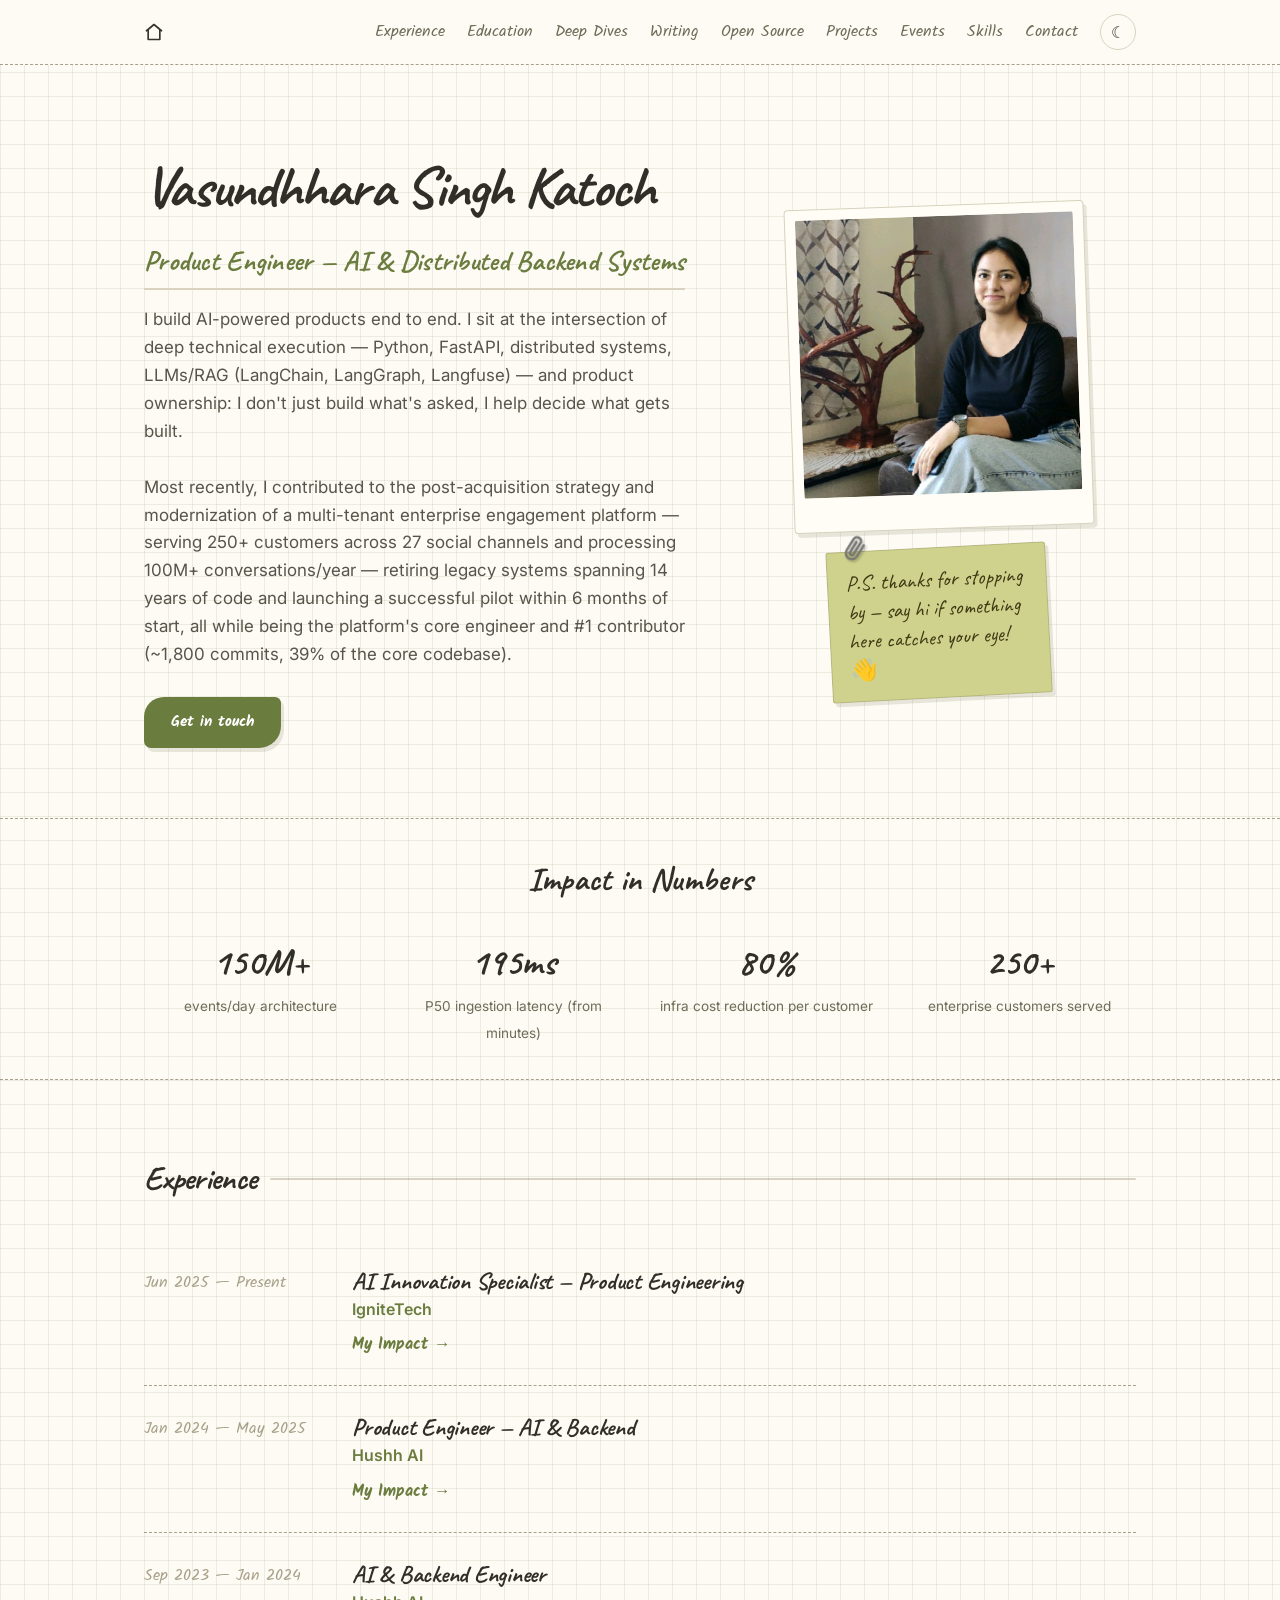
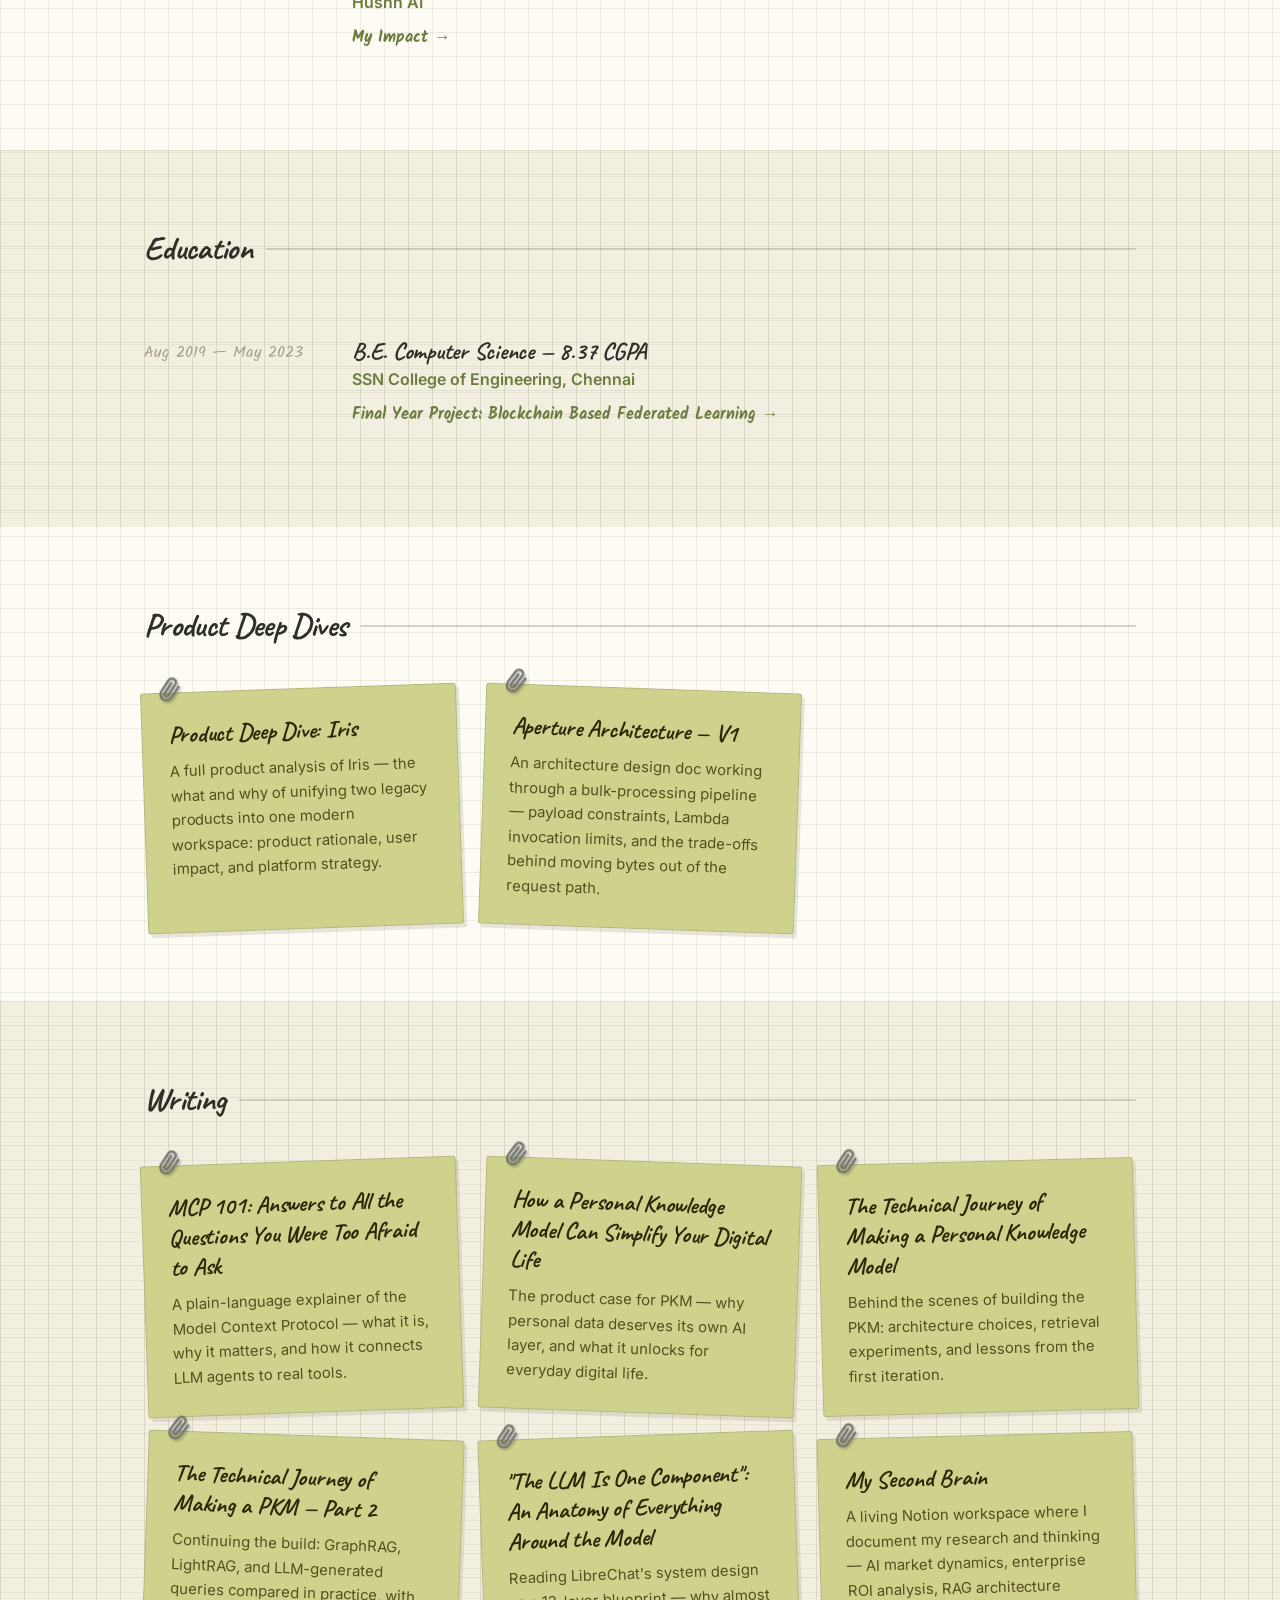
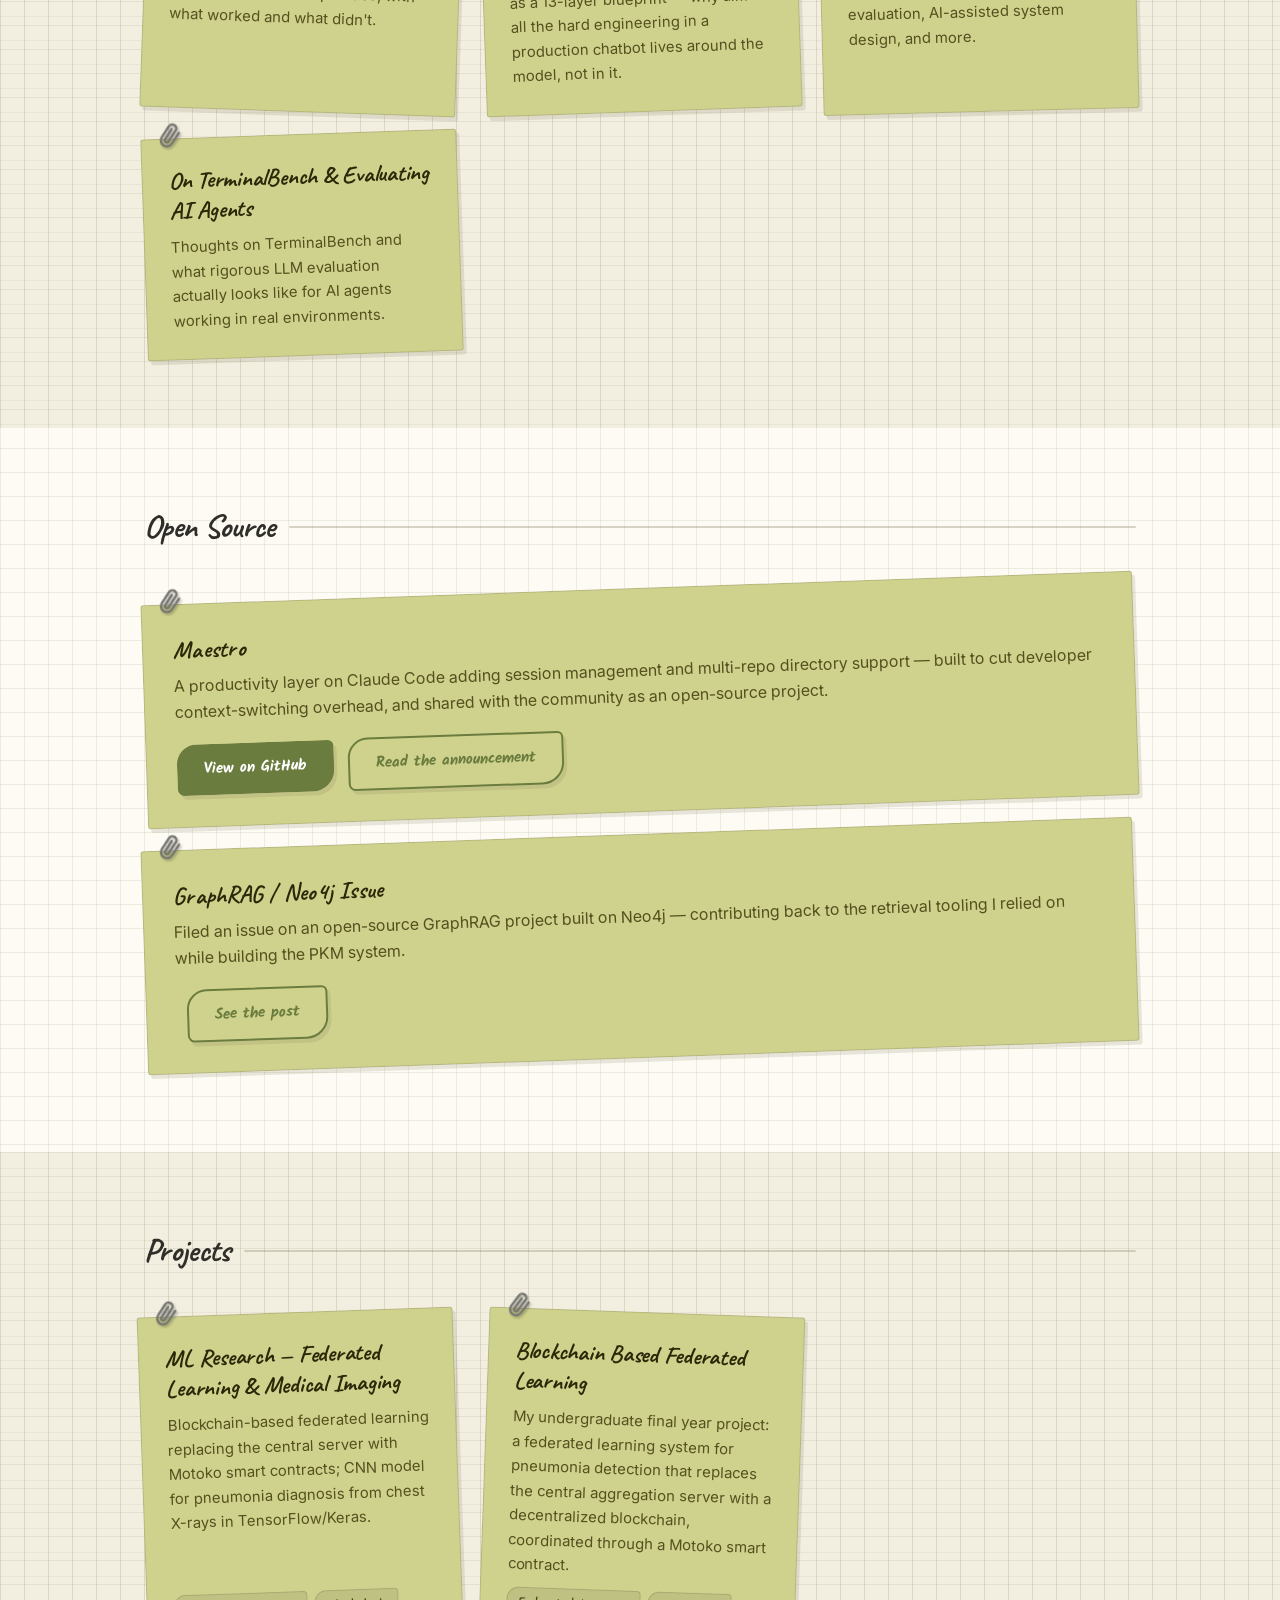
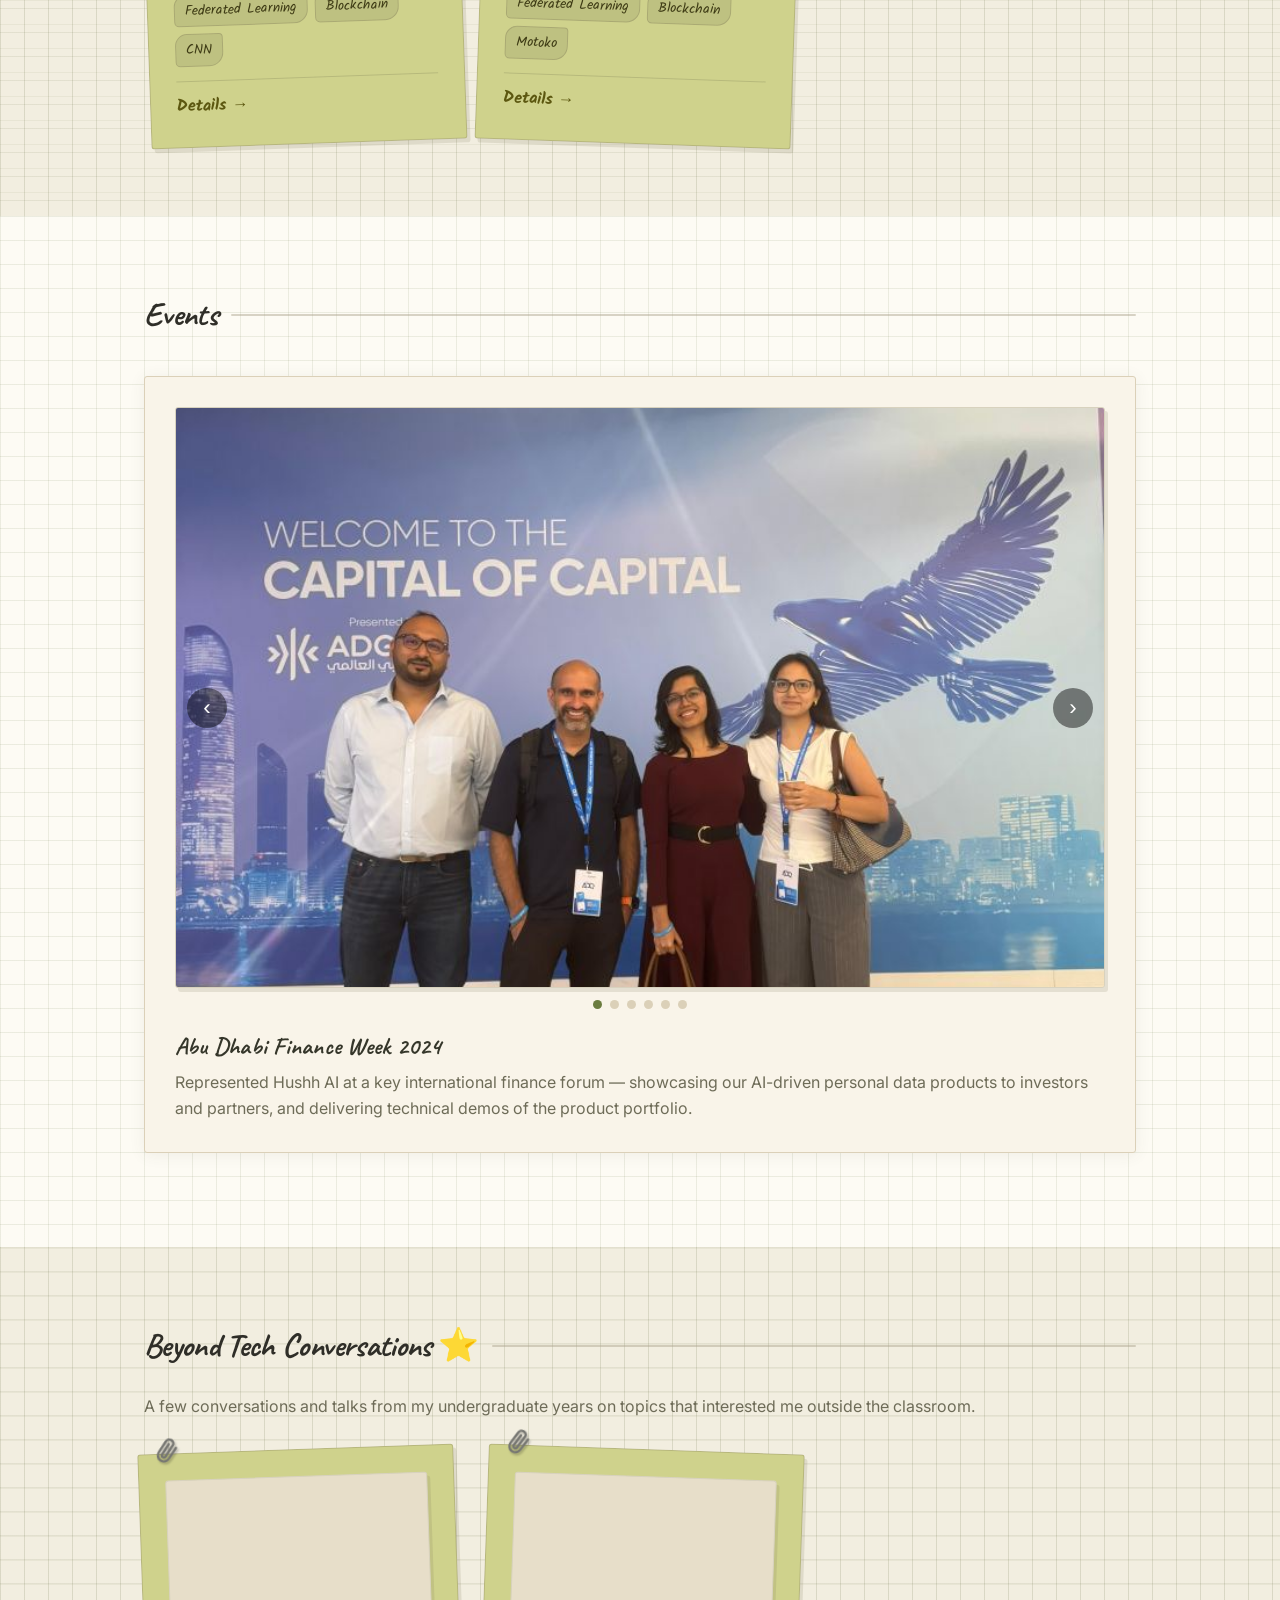
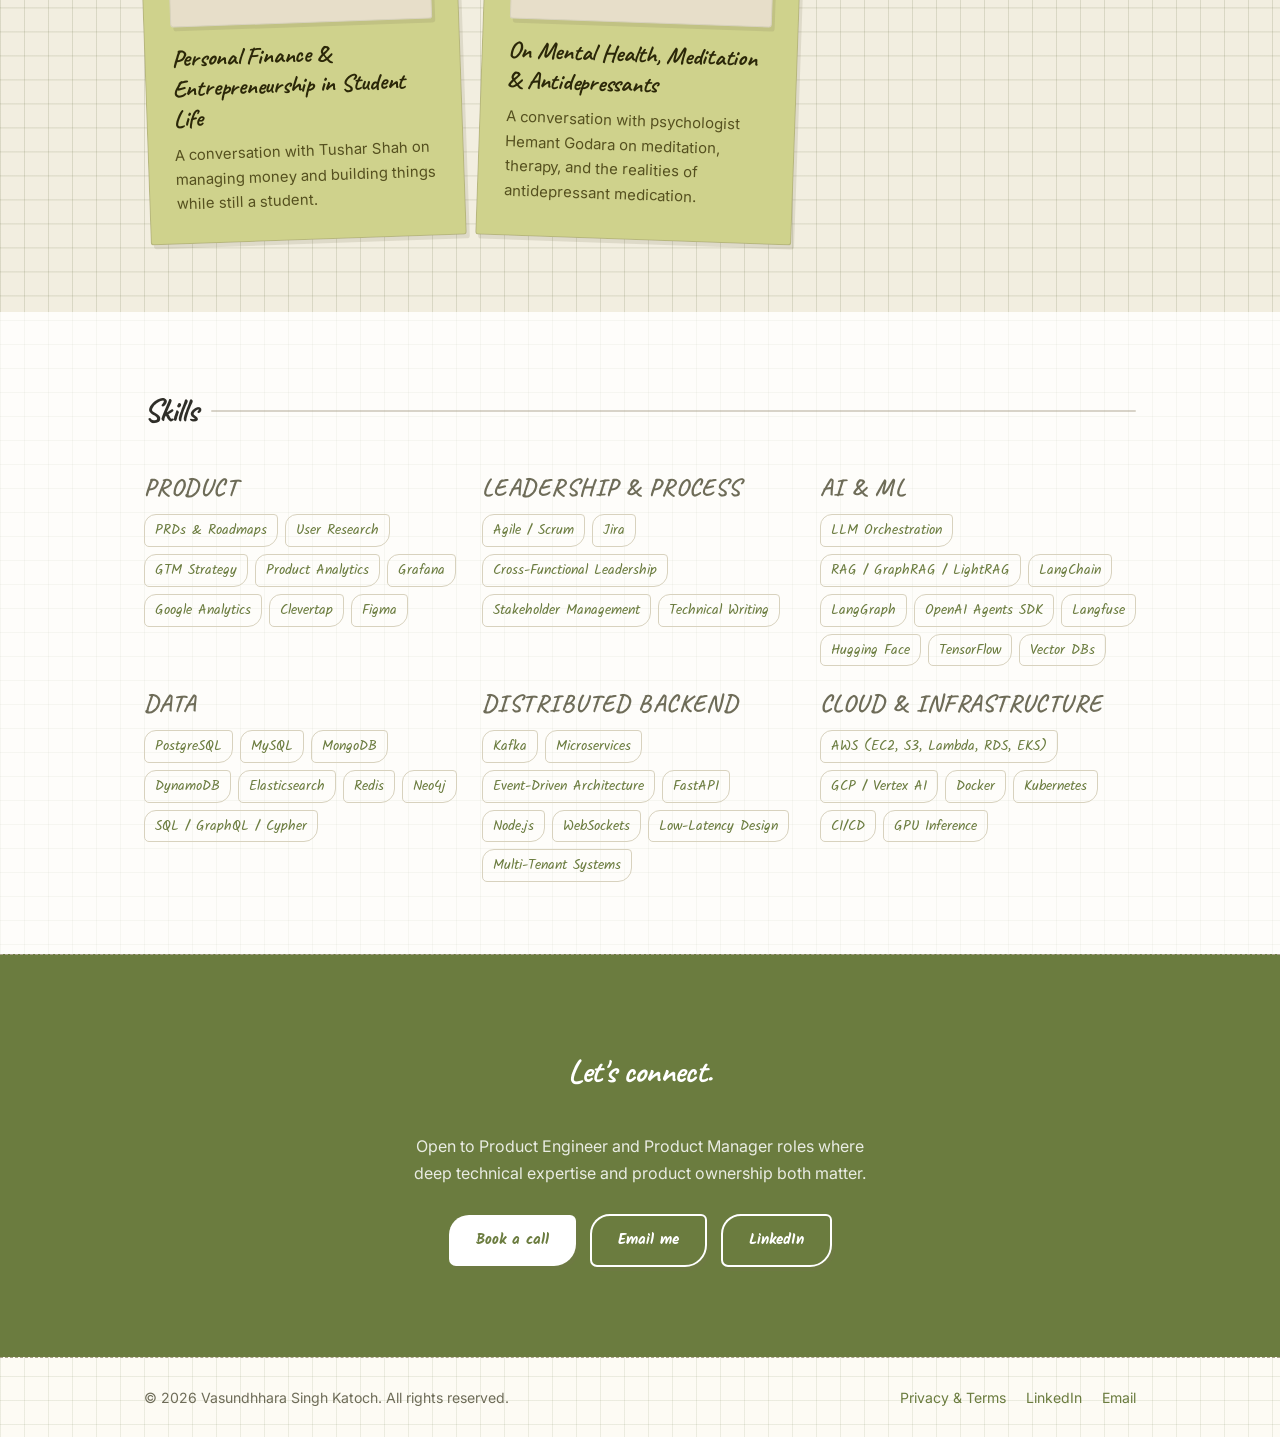
==== commit 695f894f: "Restyle portfolio in engineering notebook aesthetic" ====
--- a/index.html
+++ b/index.html
@@ -11,6 +11,7 @@
 <meta property="og:type" content="website" />
 <link rel="preconnect" href="https://fonts.googleapis.com" />
 <link href="https://fonts.googleapis.com/css2?family=Inter:wght@400;500;600;700;800&display=swap" rel="stylesheet" />
+<link href="https://fonts.googleapis.com/css2?family=Caveat:wght@500;600;700&family=Kalam:wght@400;700&display=swap" rel="stylesheet" />
 <link rel="stylesheet" href="assets/style.css" />
 <script src="assets/theme.js"></script>
 </head>
--- a/assets/style.css
+++ b/assets/style.css
@@ -389,3 +389,187 @@
   color: #fff;
   border-color: #fff;
 }
+
+/* ============================================================
+   ENGINEERING NOTEBOOK LAYER  (delete this whole block to revert)
+   ============================================================ */
+
+:root {
+  --paper: #fdfbf4;
+  --grid-line: rgba(120, 130, 90, 0.13);
+  --ink: #2f2e28;
+  --ink-soft: #57544a;
+  --pencil: #a8a08a;
+  --nb-border: #d8d2be;
+  --nb-shadow: 3px 4px 0 rgba(120, 112, 85, 0.16);
+}
+[data-theme="dark"] {
+  --paper: #1f2018;
+  --grid-line: rgba(180, 195, 140, 0.09);
+  --ink: #ecebdd;
+  --ink-soft: #b3b09b;
+  --pencil: #77745f;
+  --nb-border: #3f3e2f;
+  --nb-shadow: 3px 4px 0 rgba(0, 0, 0, 0.35);
+}
+
+/* --- Graph paper --- */
+body {
+  background-color: var(--paper);
+  background-image:
+    linear-gradient(var(--grid-line) 1px, transparent 1px),
+    linear-gradient(90deg, var(--grid-line) 1px, transparent 1px);
+  background-size: 24px 24px;
+  color: var(--ink);
+}
+.section-alt {
+  background-color: rgba(226, 220, 196, 0.42);
+  background-image: inherit;
+  background-size: 24px 24px;
+}
+[data-theme="dark"] .section-alt { background-color: rgba(255, 255, 255, 0.03); }
+#skills { background-color: rgba(255, 255, 255, 0.55); }
+[data-theme="dark"] #skills { background-color: rgba(255, 255, 255, 0.04); }
+
+/* --- Handwriting for headings --- */
+h1, h2, h3, .metrics-title, .metric b, .hero .tagline {
+  font-family: "Caveat", "Segoe Script", cursive;
+  font-weight: 700;
+  color: var(--ink);
+  letter-spacing: 0.01em;
+}
+h1 { font-size: clamp(2.4rem, 6vw, 3.6rem) !important; line-height: 1.05; }
+h2 { font-size: 2.05rem !important; }
+h3 { font-size: 1.5rem !important; line-height: 1.25; }
+.hero .tagline {
+  font-size: 1.75rem;
+  color: var(--accent);
+  border-bottom: 2px solid var(--nb-border);
+  display: inline-block;
+  padding-bottom: 4px;
+  margin-bottom: 16px;
+}
+.metric b { font-size: 2.3rem; }
+.metrics-title { font-size: 1.7rem; text-transform: none; letter-spacing: 0.01em; }
+
+/* --- Body text stays readable --- */
+body, .hero p.sub, .card p, .conf-card p, .detail-body p, .detail-body li, .metric span {
+  font-family: "Inter", -apple-system, sans-serif;
+}
+.hero p.sub, .card p, .conf-card p { color: var(--ink-soft); }
+
+/* --- Pencil-sketch dividers --- */
+section h2::after {
+  height: 2px;
+  background: var(--pencil);
+  opacity: 0.45;
+  border-radius: 2px;
+}
+
+/* --- Cards as taped-in paper --- */
+.card, .conf-card {
+  background: #fffdf6;
+  border: 1px solid var(--nb-border);
+  border-radius: 3px;
+  box-shadow: var(--nb-shadow);
+}
+[data-theme="dark"] .card, [data-theme="dark"] .conf-card { background: #262719; }
+a.card:hover, .sticky-page a.card:hover {
+  transform: rotate(0deg) translateY(-3px);
+  box-shadow: 4px 6px 0 rgba(120, 112, 85, 0.22);
+  border-color: var(--accent);
+}
+
+/* --- Sticky notes keep their tilt, softer paper --- */
+.sticky-page .card, .sticky-page .conf-card {
+  border: 1px solid rgba(120, 112, 85, 0.28);
+  box-shadow: var(--nb-shadow);
+  border-radius: 3px;
+}
+.sticky-note {
+  border: 1px solid rgba(120, 112, 85, 0.28);
+  box-shadow: var(--nb-shadow);
+  border-radius: 3px;
+  font-family: "Caveat", cursive;
+  font-size: 1.35rem;
+  line-height: 1.35;
+}
+
+/* --- Hand-annotated meta text --- */
+.exp-date, .impact-link, .card-links a, .crumb, .meta {
+  font-family: "Kalam", "Caveat", cursive;
+  font-size: 1.02rem;
+}
+.exp-date { color: var(--pencil); }
+.org { font-family: "Inter", sans-serif; font-weight: 600; }
+
+/* --- Tags as margin scribbles --- */
+.tag {
+  font-family: "Kalam", cursive;
+  font-weight: 400;
+  font-size: 0.86rem;
+  border: 1px solid var(--nb-border);
+  border-radius: 12px 4px 14px 5px;
+  background: transparent;
+  color: var(--accent);
+}
+.sticky-page .card .tag { border-color: rgba(120, 112, 85, 0.3); }
+
+/* --- Buttons like rubber-stamped labels --- */
+.btn {
+  font-family: "Kalam", cursive;
+  font-weight: 700;
+  border-radius: 20px 6px 22px 7px;
+  box-shadow: var(--nb-shadow);
+  border: 1px solid transparent;
+}
+.btn.ghost { border: 2px solid var(--accent); }
+.btn:hover { transform: translateY(-2px); opacity: 1; }
+
+/* --- Photos & media taped down --- */
+.hero-art {
+  border-radius: 4px;
+  border: 1px solid var(--nb-border);
+  background: #fffdf6;
+  padding: 10px 10px 34px;
+  box-shadow: var(--nb-shadow);
+  transform: rotate(-2deg);
+  aspect-ratio: auto;
+}
+.hero-art img { border-radius: 2px; }
+.poster-img, .video-wrap, .carousel-track {
+  border: 1px solid var(--nb-border);
+  border-radius: 3px;
+  box-shadow: var(--nb-shadow);
+}
+
+/* --- Dashed rules for lists --- */
+.exp-item { border-bottom: 1px dashed var(--pencil); }
+.metrics {
+  border-top: 1px dashed var(--pencil);
+  border-bottom: 1px dashed var(--pencil);
+  background-color: transparent;
+}
+footer { border-top: 1px dashed var(--pencil); }
+
+/* --- Highlight box like a margin note --- */
+.highlight-box {
+  border: 1px solid var(--nb-border);
+  border-left: 4px solid var(--accent);
+  border-radius: 0 3px 3px 0;
+  background: rgba(224, 224, 196, 0.35);
+  box-shadow: var(--nb-shadow);
+}
+
+/* --- Nav --- */
+.nav {
+  background: rgba(253, 251, 244, 0.92) !important;
+  border-bottom: 1px dashed var(--pencil);
+}
+[data-theme="dark"] .nav { background: rgba(31, 32, 24, 0.92) !important; }
+.nav-links a { font-family: "Kalam", cursive; font-size: 1rem; }
+.theme-btn { border-radius: 50%; border: 1px solid var(--nb-border); }
+
+/* --- Contact panel --- */
+#contact { border-top: 1px dashed var(--pencil); }
+#contact h2 { color: #fff; }
